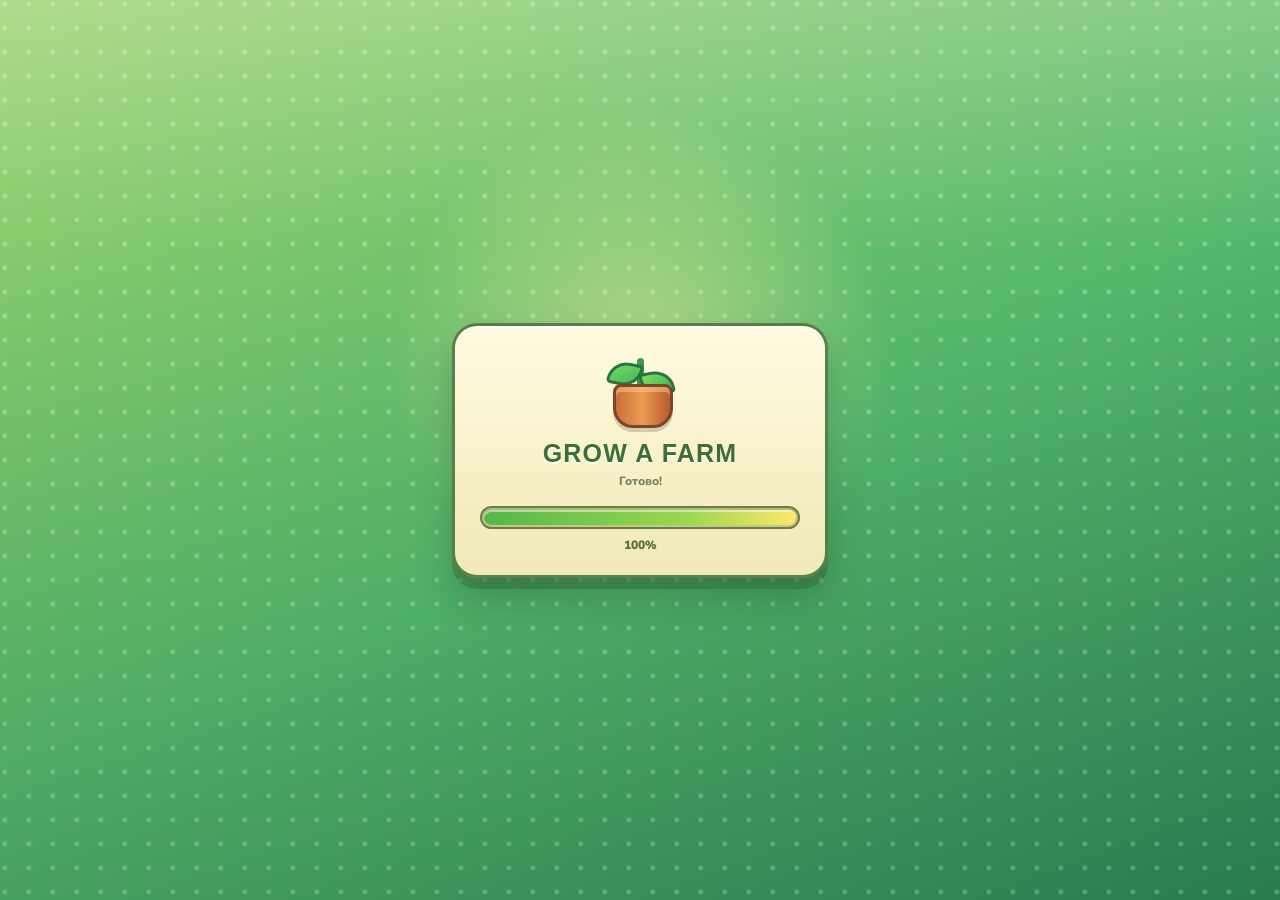
==== index.html @ e4f7ec91 "Update incubator timers in shop" ====
﻿<!DOCTYPE html>
<html lang="ru">
<head>
    <meta charset="UTF-8">
    <meta name="viewport" content="width=device-width, initial-scale=1.0, maximum-scale=1.0, user-scalable=no">
    <title>Grow a Farm: Mobile Edition</title>
    <link rel="stylesheet" href="css/styles.css?v=20260719z">
</head>
<body>
    <div class="game-loader" id="game-loader" role="status" aria-live="polite" aria-label="Загрузка игры">
        <div class="game-loader-card">
            <div class="game-loader-logo" aria-hidden="true">
                <span class="game-loader-sprout"><i></i><i></i></span>
                <span class="game-loader-pot"></span>
            </div>
            <strong>GROW A FARM</strong>
            <small id="game-loader-status">Подготавливаем ферму...</small>
            <div class="game-loader-track" aria-hidden="true"><i id="game-loader-fill"></i></div>
            <em id="game-loader-percent">0%</em>
        </div>
    </div>
    <div class="event-ambience" id="event-ambience" aria-hidden="true">
        <i class="event-background-layer is-active"></i>
        <i class="event-background-layer"></i>
        <div class="holy-bg-rays"></div>
        <div class="hell-bg-fire"></div>
        <div class="weather-overlay"></div>
        <div class="night-sky-layer"></div>
        <div class="bg-emitters" id="bg-emitters"></div>
    </div>
    <div class="toast-container" id="toasts"></div>
    <button class="fps-meter" id="fps-meter" type="button" onclick="togglePerfPanel()" aria-label="Текущая частота кадров. Нажмите, чтобы открыть отчёт производительности">FPS <b id="fps-value">--</b></button>
    <div class="perf-panel" id="perf-panel" hidden>
        <b>Диагностика плавности</b>
        <small id="perf-summary">Запись включена</small>
        <div>
            <button type="button" onclick="clearPerformanceReport()">Сбросить</button>
            <button type="button" class="perf-export-btn" onclick="downloadPerformanceReport()">Скачать отчёт</button>
        </div>
    </div>

    <div class="big-mutation-overlay" id="mut-overlay">
        <div class="mut-rays"></div>
        <div id="mut-icon" style="font-size: 80px; filter: drop-shadow(0 0 20px #fff); margin-bottom: 20px;">✨</div>
        <div class="mut-title" id="mut-text">ЗОЛОТОЕ!<br><span style="font-size:20px; color:#f1c40f;">x2 Доход</span></div>
    </div>

    <div class="top-bar">
        <div class="stat-group">
            <div class="stat stat-coins">💰 <span id="ui-coins">50</span></div>
            <div class="level-stat">
                <div class="stat stat-level">⭐ <span id="ui-lvl">1</span></div>
                <div class="xp-mini-bar" aria-hidden="true"><div id="ui-xp-fill"></div></div>
            </div>
        </div>
        <div class="state-indicator" id="state-indicator">1:15</div>
        <button id="menu-btn" class="btn-icon" type="button" onclick="toggleMenu()">📋 Меню <span id="menu-badge" class="menu-badge"></span></button>
    </div>
    <div class="shop-launchbar">
        <button id="shop-btn" class="btn-shop-large" type="button" onclick="toggleShop()">
            <span aria-hidden="true">🛒</span>
            <b>Магазин</b>
        </button>
    </div>
    
    <div class="game-area">
        <div class="view-content active" id="view-garden">
            <div class="garden" id="garden"></div>
        </div>
    </div>

    <div class="bottom-ui">
        <div class="actions-row">
            <div class="action-btn active" data-tool="water" onclick="selectAction('water')">💧</div>
            <div class="action-btn" data-tool="shovel" onclick="selectAction('shovel')">⛏️</div>
            <div class="action-btn" data-tool="inspect" onclick="selectAction('inspect')">🔎</div>
            <button class="action-btn companion-quick-ability" id="companion-quick-ability" type="button" onclick="useCompanionAbility()" disabled aria-label="Суперспособность слайма">
                <span aria-hidden="true"></span>
            </button>
        </div>
        <div class="seeds-carousel">
            <button class="nav-arrow disabled" id="btn-left" onclick="scrollSeeds(-1)">&#10094;</button>
            <div class="seeds-window" id="seeds-window">
                <div class="seeds-track" id="seeds-track"></div>
            </div>
            <button class="nav-arrow" id="btn-right" onclick="scrollSeeds(1)">&#10095;</button>
        </div>
    </div>

    <div class="plant-inspect-card" id="plant-inspect-card" hidden></div>

    <div class="side-menu" id="side-menu">
        <div class="menu-header">
            <div>
                <span>Садовая книжка</span>
                <small>Урожай, задания и помощники</small>
            </div>
            <button class="menu-close" onclick="toggleMenu()">✕</button>
        </div>
        <div class="menu-content">
            <section class="menu-panel active-status-panel" id="active-status-panel" style="display:none;">
                <div class="active-status-head"><span>✨</span><strong>Активные бонусы</strong></div>
                <div class="active-status-list" id="active-status-list"></div>
            </section>
            <section class="menu-panel companion-panel" id="companion-panel">
                <div class="companion-topline">
                    <button class="companion-name" id="companion-name" type="button" onclick="renameCompanion()">Лайм <span aria-hidden="true">✎</span></button>
                    <button class="companion-level" id="companion-level-trigger" type="button" onclick="toggleCompanionLevelCard()">
                        <small>УРОВЕНЬ</small>
                        <b id="companion-level">1</b>
                        <i class="companion-level-mini-xp" aria-hidden="true"><em id="companion-level-mini-fill"></em></i>
                    </button>
                </div>
                <div class="companion-habitat" id="companion-habitat" onpointerdown="companionPointerDown(event)" onpointermove="companionPointerMove(event)" onpointerup="companionPointerUp(event)" onpointercancel="companionPointerCancel(event)" onpointerleave="companionPointerLeave(event)">
                    <div class="companion-room-light"></div>
                    <div class="companion-window"><div class="companion-window-scene"></div></div>
                    <div class="companion-shelf"><i></i><i></i></div>
                    <div class="companion-dirt-cloud" aria-hidden="true"></div>
                    <div class="companion-flies" aria-hidden="true"><i></i><i></i><i></i><i></i><i></i></div>
                    <button class="companion-stage" id="companion-stage" type="button" aria-label="Погладить слайма"></button>
                    <div class="companion-sleep-z" aria-hidden="true"><i>Z</i><i>Z</i><i>Z</i></div>
                    <div class="companion-shower-cursor" id="companion-shower-cursor" aria-hidden="true">🚿</div>
                </div>
                <div class="companion-section-title">Состояние</div>
                <div class="companion-stats" id="companion-stats"></div>
                <div class="companion-section-title ability-title">Суперспособность</div>
                <div class="companion-ability" id="companion-ability">
                    <div class="companion-ability-main">
                        <div class="companion-ability-head">
                            <b id="companion-ability-name">Слизневый толчок</b>
                            <span id="companion-ability-percent">0%</span>
                        </div>
                        <div class="companion-ability-meter" id="companion-ability-meter" aria-label="Заряд способности">
                            <i></i><i></i><i></i><i></i><i></i><i></i><i></i><i></i><i></i><i></i>
                        </div>
                        <small id="companion-ability-cooldown">КД: нет</small>
                    </div>
                    <button class="companion-ability-button" id="companion-ability-button" type="button" onclick="useCompanionAbility()" aria-label="Использовать суперспособность">
                        <span aria-hidden="true"></span>
                    </button>
                </div>
                <div class="companion-buff-row">
                    <button class="companion-room-trigger" type="button" onclick="toggleCompanionRooms()"><span class="companion-room-outline" aria-hidden="true"></span><small>КОМНАТА</small><b id="companion-room-name">Уют</b></button>
                    <button class="companion-skin-trigger" type="button" onclick="toggleCompanionSkins()"><span class="companion-skin-outline" aria-hidden="true"></span><small>СЛАЙМ</small><b id="companion-skin-name">Базовый</b></button>
                </div>
                <div class="companion-drawer" id="companion-drawer"></div>
            </section>

            <button class="menu-fold-btn showcase-fold-btn" type="button" onclick="toggleMenuSection('showcase')">
                <span>🏆</span><strong>Витрина</strong><em id="showcase-fold-mark">＋</em>
            </button>
            <section class="menu-panel showcase-area menu-fold" id="showcase-section">
                <div class="showcase-area-lock" id="showcase-area-lock">
                    <div class="showcase-lock-badge">
                        <span class="showcase-lock-icon" aria-hidden="true"></span>
                        <b>Витрина откроется на 5 уровне</b>
                        <small id="showcase-area-lock-text">Нужен уровень 5</small>
                    </div>
                </div>
                <div class="panel-title"><span>🏆</span><strong>Витрина</strong></div>
                <p class="showcase-desc">Добавь растения для получения прибыли пока находишься в АФК.</p>
                <div class="showcase-slots" id="showcase-slots"></div>
                <div class="showcase-summary">
                    <div><span id="showcase-rate">+0/ч</span><small>доход</small></div>
                    <div><span id="bank-coins">0</span><small>накоплено</small></div>
                </div>
                <button class="pot-btn bank-btn" onclick="claimBank()">Забрать прибыль</button>
                <div class="showcase-picker" id="showcase-picker"></div>
            </section>

            <button class="menu-fold-btn" type="button" onclick="toggleMenuSection('diary')">
                <span>📖</span><strong>Дневник</strong><em id="diary-fold-mark">＋</em>
            </button>
            <section class="menu-panel diary-panel menu-fold" id="diary-section">
                <div class="diary-stats" id="diary-stats"></div>
                <div class="diary-progress" id="diary-progress"></div>
                <div class="diary-mutations" id="diary-mutations"></div>
            </section>

            <button class="menu-fold-btn" type="button" onclick="toggleMenuSection('rewards')">
                <span>🎁</span><strong>Награды</strong><i class="menu-attn-marker" id="rewards-ready-marker" aria-hidden="true"></i><em id="rewards-fold-mark">＋</em>
            </button>
            <section class="menu-panel rewards-panel menu-fold" id="rewards-section">
                <div id="rewards-content"></div>
            </section>

            <button class="menu-fold-btn" type="button" onclick="toggleMenuSection('admin')">
                <span>🛠️</span><strong>Админ</strong><em id="admin-fold-mark">＋</em>
            </button>
            <section class="menu-panel admin-menu-panel menu-fold" id="admin-section">
                <div class="admin-grid">
                    <button onclick="startEvent('day')" title="День">☀️</button>
                    <button onclick="startEvent('rain')" title="Дождь">🌧️</button>
                    <button onclick="startEvent('storm')" title="Буря">⚡</button>
                    <button onclick="startEvent('toxic')" title="Токсины">☣️</button>
                    <button onclick="startEvent('starfall')" title="Звездопад">🌠</button>
                    <button onclick="startEvent('holy')" title="Солнце">🔆</button>
                    <button onclick="startEvent('hell')" title="Жар">🔥</button>
                    <button onclick="startEvent('candy')" title="Конфеты">🍬</button>
                    <button onclick="startEvent('bee')" title="Пчелы">🐝</button>
                    <button onclick="startEvent('alien')" title="Вторжение">🛸</button>
                    <button onclick="startEvent('night')" title="Ночь">🌙</button>
                    <button onclick="addTestCoins()" title="Монеты">💰</button>
                    <button onclick="setTestLevel30()" title="Уровень 30">30</button>
                    <button onclick="setTestSlimeLevel8()" title="Слайм 8 уровень">8</button>
                    <button onclick="setTestSlimeAbility()" title="Слайм 15 + суперспособность">⚡15</button>
                    <button onclick="resetPlantedMutations()" title="Сбросить мутации у посаженных растений">🧽</button>
                    <button id="admin-mut-cycle-btn" onclick="applyNextTestMutationToPlanted()" title="Тест мутаций: следующая мутация на все растения">🧪</button>
                    <button onclick="resetProgress()" title="Сброс">↺</button>
                </div>
            </section>

            <section class="menu-panel">
                <div class="panel-title"><span>📋</span><strong>Задания</strong></div>
                <div id="quests-container" class="quests-list"></div>
            </section>
            <button class="menu-exit-btn" type="button" onclick="toggleMenu()">Выход</button>
        </div>
    </div>
    <div class="shop-modal" id="shop-modal">
        <div class="shop-shell">
            <div class="shop-main">
                <div class="shop-header">
                    <div>
                        <span id="shop-title">Лавка семян</span>
                    </div>
                    <div class="shop-header-meter" id="shop-header-meter">
                        <small>Обновление</small>
                        <b>3:00</b>
                    </div>
                    <button class="shop-close" type="button" onclick="toggleShop(false)">✕</button>
                </div>
                <div class="shop-content" id="shop-content"></div>
            </div>
            <div class="shop-tabs">
                <button id="shop-tab-seeds" class="shop-tab active" type="button" onclick="selectShopTab('seeds')"><span class="shop-tab-icon" aria-hidden="true">🌱</span><span>Семена</span></button>
                <button id="shop-tab-slimes" class="shop-tab" type="button" onclick="selectShopTab('slimes')"><span class="shop-tab-icon shop-tab-slime-icon" aria-hidden="true"><i></i></span><span>Слайм</span></button>
                <button id="shop-tab-decor" class="shop-tab" type="button" onclick="selectShopTab('decor')"><span class="shop-tab-icon" aria-hidden="true">🏠</span><span>Комната</span></button>
                <button id="shop-tab-merchant" class="shop-tab" type="button" onclick="selectShopTab('merchant')"><span class="shop-tab-icon" aria-hidden="true">🔮</span><span>Торговец</span></button>
            </div>
        </div>
    </div>
    <div class="pet-reveal" id="pet-reveal">
        <div class="pet-reveal-card" id="pet-reveal-card"></div>
    </div>
    <div class="companion-name-modal" id="companion-name-modal" onclick="closeCompanionRename(event)">
        <div class="companion-name-card">
            <button class="companion-name-close" type="button" onclick="closeCompanionRename()">✕</button>
            <div class="companion-name-badge">✎</div>
            <b>Имя слайма</b>
            <small>Придумай короткое и милое имя для своего помощника</small>
            <input id="companion-name-input" class="companion-name-input" type="text" maxlength="14" placeholder="Например, Лайм" onkeydown="handleCompanionRenameKey(event)">
            <div class="companion-name-actions">
                <button class="companion-name-btn ghost" type="button" onclick="closeCompanionRename()">Отмена</button>
                <button class="companion-name-btn save" type="button" onclick="submitCompanionRename()">Сохранить</button>
            </div>
        </div>
    </div>
    <div class="reward-pop" id="reward-pop">
        <div class="reward-pop-card" id="reward-pop-card"></div>
    </div>
    <div class="plot-buy-modal" id="plot-buy-modal" onclick="closePlotBuyModal(event)">
        <div class="plot-buy-card">
            <b id="plot-buy-title">Купить</b>
            <div class="plot-buy-price" id="plot-buy-price">0$</div>
            <div class="plot-buy-actions">
                <button class="plot-buy-btn ghost" type="button" onclick="closePlotBuyModal()">Нет</button>
                <button class="plot-buy-btn confirm" type="button" onclick="confirmPlotPurchase()">Да</button>
            </div>
        </div>
    </div>
    <div class="companion-level-modal" id="companion-level-modal" onclick="closeCompanionLevelModal()" aria-hidden="true">
        <article class="companion-level-modal-card" id="companion-level-modal-card" role="dialog" aria-modal="true" aria-label="Уровень и способность слайма"></article>
    </div>
    <script src="js/yandex-sdk.js?v=20260718b" defer></script>
    <script src="js/data.js?v=20260719c" defer></script>
    <script src="js/audio.js?v=20260719b" defer></script>
    <script src="js/game.js?v=20260719aa" defer></script>
</body>
</html>
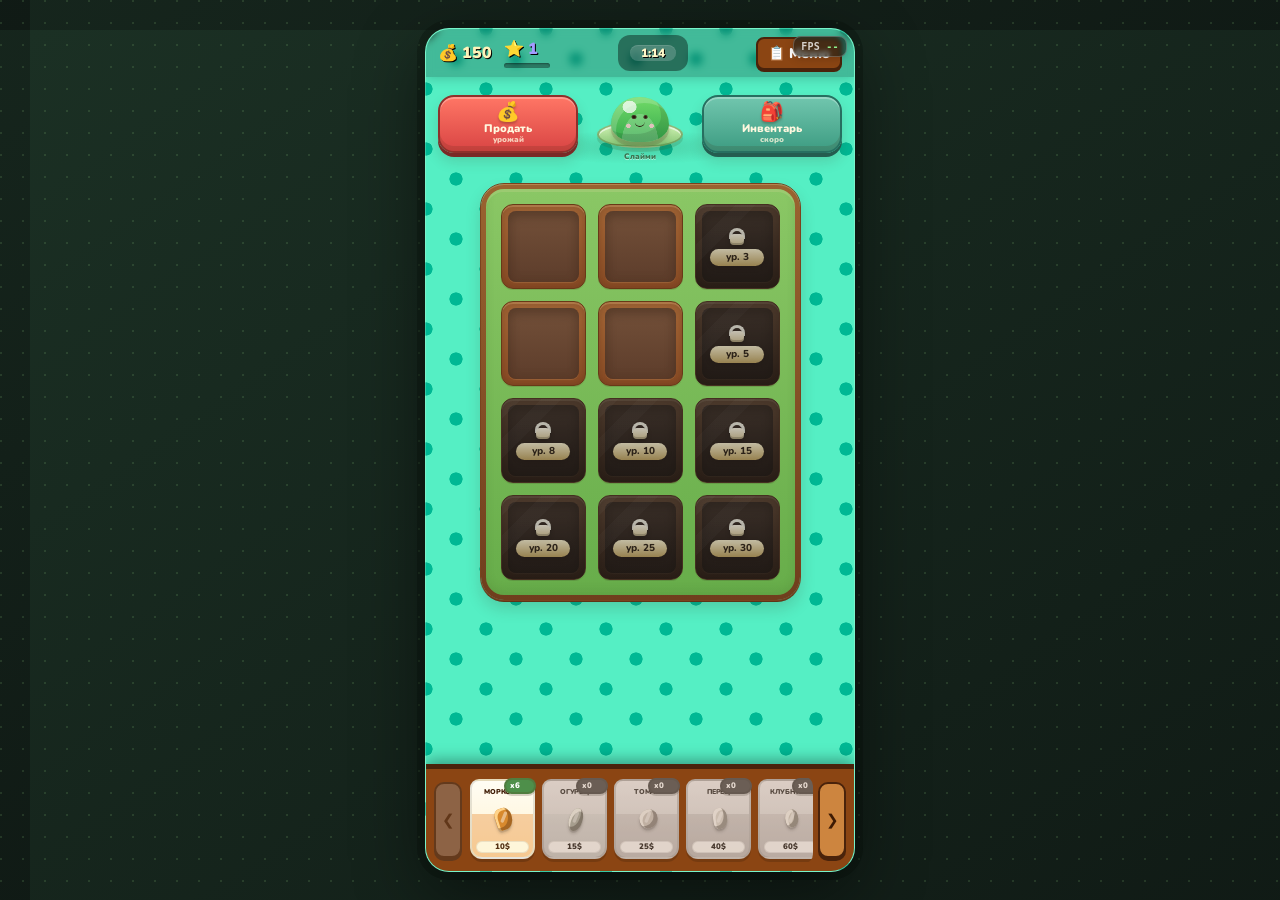
==== commit 0299a114: "Mobile-first farm interaction redesign" ====
--- a/index.html
+++ b/index.html
@@ -4,7 +4,7 @@
     <meta charset="UTF-8">
     <meta name="viewport" content="width=device-width, initial-scale=1.0, maximum-scale=1.0, user-scalable=no">
     <title>Grow a Farm: Mobile Edition</title>
-    <link rel="stylesheet" href="css/styles.css?v=20260719z">
+    <link rel="stylesheet" href="css/styles.css?v=20260722a">
 </head>
 <body>
     <div class="game-loader" id="game-loader" role="status" aria-live="polite" aria-label="Загрузка игры">
@@ -56,12 +56,31 @@
         <div class="state-indicator" id="state-indicator">1:15</div>
         <button id="menu-btn" class="btn-icon" type="button" onclick="toggleMenu()">📋 Меню <span id="menu-badge" class="menu-badge"></span></button>
     </div>
-    <div class="shop-launchbar">
-        <button id="shop-btn" class="btn-shop-large" type="button" onclick="toggleShop()">
+    <!-- legacy-ui-disabled: old main shop launcher retained for rollback during the mobile redesign. -->
+    <div class="shop-launchbar legacy-ui-disabled" data-legacy-ui="shop-launch-v1" aria-hidden="true">
+        <button id="shop-btn" class="btn-shop-large" type="button" onclick="toggleShop()" disabled tabindex="-1">
             <span aria-hidden="true">🛒</span>
             <b>Магазин</b>
         </button>
     </div>
+
+    <section class="garden-command-bar" id="garden-command-bar" aria-label="Действия с урожаем">
+        <button class="garden-crop-action crop-sell-target" id="garden-sell-target" type="button" onclick="sellSelectedCrop()">
+            <span class="crop-action-icon" aria-hidden="true">💰</span>
+            <b>Продать</b>
+            <small>урожай</small>
+        </button>
+        <button class="garden-slime-target garden-crop-action" id="garden-slime-target" type="button" onclick="feedSelectedCrop()" aria-label="Покормить слайма выбранным растением">
+            <span class="garden-slime-stage" id="garden-slime-model" aria-hidden="true"></span>
+            <small id="garden-slime-name">Слайми</small>
+            <i>Кормить</i>
+        </button>
+        <button class="garden-crop-action crop-inventory-target" id="garden-inventory-target" type="button" onclick="openGardenInventoryStub()" aria-label="Инвентарь">
+            <span class="crop-action-icon" aria-hidden="true">🎒</span>
+            <b>Инвентарь</b>
+            <small>скоро</small>
+        </button>
+    </section>
     
     <div class="game-area">
         <div class="view-content active" id="view-garden">
@@ -70,7 +89,8 @@
     </div>
 
     <div class="bottom-ui">
-        <div class="actions-row">
+        <!-- legacy-ui-disabled: tool row retained for rollback during the mobile redesign. -->
+        <div class="actions-row legacy-ui-disabled" data-legacy-ui="garden-tools-v1" aria-hidden="true">
             <div class="action-btn active" data-tool="water" onclick="selectAction('water')">💧</div>
             <div class="action-btn" data-tool="shovel" onclick="selectAction('shovel')">⛏️</div>
             <div class="action-btn" data-tool="inspect" onclick="selectAction('inspect')">🔎</div>
@@ -275,6 +295,6 @@
     <script src="js/yandex-sdk.js?v=20260718b" defer></script>
     <script src="js/data.js?v=20260719c" defer></script>
     <script src="js/audio.js?v=20260719b" defer></script>
-    <script src="js/game.js?v=20260719aa" defer></script>
+    <script src="js/game.js?v=20260722a" defer></script>
 </body>
 </html>
--- a/css/styles.css
+++ b/css/styles.css
@@ -21237,3 +21237,261 @@
     animation-play-state:paused !important;
     transition:none !important;
 }
+
+/* Mobile shell redesign. Items carrying this tag remain only for a safe rollback. */
+.legacy-ui-disabled {
+    display:none !important;
+    visibility:hidden !important;
+    pointer-events:none !important;
+}
+
+body {
+    width:100%;
+    max-width:430px;
+    margin-inline:auto;
+}
+
+.garden-command-bar {
+    position:relative;
+    z-index:105;
+    flex:0 0 88px;
+    display:grid;
+    grid-template-columns:minmax(74px,1fr) 108px minmax(74px,1fr);
+    align-items:center;
+    gap:8px;
+    padding:5px 12px 2px;
+    box-sizing:border-box;
+}
+
+.garden-command-bar::before {
+    content:"";
+    position:absolute;
+    left:50%;
+    bottom:4px;
+    width:min(250px,72vw);
+    height:34px;
+    border-radius:50%;
+    background:radial-gradient(ellipse,rgba(40,91,55,.2),transparent 70%);
+    transform:translateX(-50%);
+    pointer-events:none;
+}
+
+.garden-crop-action {
+    position:relative;
+    min-width:0;
+    height:58px;
+    padding:5px 5px 7px;
+    border:2px solid var(--crop-action-border,#84512b);
+    border-radius:16px;
+    color:var(--crop-action-text,#fff8df);
+    background:var(--crop-action-bg,linear-gradient(180deg,#e96655,#ba3437));
+    box-shadow:inset 0 2px 0 rgba(255,255,255,.28),inset 0 -5px 0 rgba(62,29,13,.14),0 4px 0 var(--crop-action-shadow,#6d2b25),0 8px 14px rgba(65,38,19,.16);
+    font-family:inherit;
+    line-height:1;
+    cursor:pointer;
+    touch-action:manipulation;
+    transition:transform .16s cubic-bezier(.2,.78,.22,1),filter .16s ease,box-shadow .16s ease;
+}
+
+.garden-crop-action > b,
+.garden-crop-action > small {
+    display:block;
+    overflow:hidden;
+    text-overflow:ellipsis;
+    white-space:nowrap;
+}
+
+.garden-crop-action > b { margin-top:2px; font-size:11px; font-weight:1000; }
+.garden-crop-action > small { margin-top:2px; font-size:8px; font-weight:900; opacity:.76; }
+.crop-action-icon { display:block; font-size:19px; line-height:18px; filter:drop-shadow(0 2px 1px rgba(47,24,10,.28)); }
+.garden-crop-action:active { transform:translateY(3px); box-shadow:inset 0 2px 0 rgba(255,255,255,.2),inset 0 -2px 0 rgba(62,29,13,.12),0 1px 0 var(--crop-action-shadow,#6d2b25); }
+
+.crop-sell-target {
+    --crop-action-bg:linear-gradient(180deg,#ff7665,#d94544);
+    --crop-action-border:#8e302b;
+    --crop-action-shadow:#7a2926;
+}
+
+.crop-inventory-target {
+    --crop-action-bg:linear-gradient(180deg,#71c6ae,#3d9c82);
+    --crop-action-border:#276f60;
+    --crop-action-shadow:#245d50;
+}
+
+.garden-crop-action.has-selection {
+    filter:brightness(1.08) saturate(1.12);
+    box-shadow:inset 0 2px 0 rgba(255,255,255,.36),inset 0 -5px 0 rgba(62,29,13,.12),0 4px 0 var(--crop-action-shadow,#6d2b25),0 0 13px rgba(255,232,126,.55);
+}
+
+.garden-crop-action.is-drop-active {
+    transform:translateY(-2px) scale(1.075);
+    filter:brightness(1.16) saturate(1.16);
+    box-shadow:inset 0 2px 0 rgba(255,255,255,.45),0 5px 0 var(--crop-action-shadow,#6d2b25),0 0 0 3px rgba(255,245,186,.72),0 0 20px rgba(255,225,104,.74);
+}
+
+.garden-slime-target {
+    height:84px;
+    align-self:end;
+    padding:0 4px 3px;
+    border:0;
+    border-radius:24px 24px 15px 15px;
+    color:#47613d;
+    background:transparent;
+    box-shadow:none;
+    overflow:visible;
+}
+
+.garden-slime-target::before {
+    content:"";
+    position:absolute;
+    left:50%;
+    bottom:18px;
+    width:82px;
+    height:23px;
+    border:2px solid rgba(77,117,61,.45);
+    border-radius:50%;
+    background:linear-gradient(180deg,rgba(230,245,183,.9),rgba(142,192,105,.86));
+    box-shadow:inset 0 2px 0 rgba(255,255,255,.58),0 4px 0 rgba(55,91,43,.18);
+    transform:translateX(-50%);
+}
+
+.garden-slime-target:active { transform:translateY(1px); box-shadow:none; }
+.garden-slime-target.is-drop-active { transform:translateY(-2px) scale(1.04); box-shadow:none; }
+.garden-slime-target.is-drop-active::before { box-shadow:inset 0 2px 0 rgba(255,255,255,.68),0 0 0 3px rgba(255,245,186,.72),0 0 18px rgba(128,239,125,.72); }
+.garden-slime-stage { position:absolute; z-index:2; left:50%; bottom:24px; width:94px; height:55px; display:flex; align-items:flex-end; justify-content:center; transform:translateX(-50%); pointer-events:none; }
+.garden-slime-stage .slime-pet { margin:0; filter:drop-shadow(0 5px 2px rgba(49,76,38,.22)); }
+.garden-slime-stage .slime-pet.is-huge { --slime-scale:1.18; margin:0; }
+.garden-slime-target > small { position:absolute; z-index:3; left:8px; right:8px; bottom:5px; margin:0; color:#34502f; font-size:8px; line-height:1; text-shadow:0 1px rgba(255,255,255,.7); }
+.garden-slime-target > i { position:absolute; z-index:4; left:50%; top:-2px; padding:3px 7px; border-radius:999px; color:#fff; background:#4f9e56; box-shadow:0 2px 0 #2f6d3a; font-size:7px; font-style:normal; font-weight:1000; opacity:0; transform:translate(-50%,4px); transition:opacity .16s ease,transform .16s ease; pointer-events:none; }
+.garden-slime-target.has-selection > i,
+.garden-slime-target.is-drop-active > i { opacity:1; transform:translate(-50%,0); }
+
+.game-area {
+    justify-content:center;
+    padding:16px 10px 8px;
+}
+
+.view-content {
+    justify-content:flex-start;
+}
+
+.bottom-ui {
+    gap:0;
+    padding:7px 8px max(7px,env(safe-area-inset-bottom));
+    border-top-width:5px;
+    box-shadow:0 -4px 14px rgba(0,0,0,.34);
+}
+
+.seeds-carousel { gap:5px; }
+.seeds-window { max-width:calc(100% - 66px); padding:3px 0 5px; border-radius:10px; }
+.seeds-track { gap:7px; padding:0 3px; }
+.nav-arrow { width:28px; height:76px; border-width:2px; border-radius:10px; font-size:15px; box-shadow:0 3px 0 var(--wood-dark); padding:0; }
+.seed-packet {
+    min-width:61px;
+    width:61px;
+    height:76px;
+    border-radius:9px 9px 12px 12px;
+    border-width:2px;
+    overflow:visible;
+    box-shadow:0 3px 0 rgba(0,0,0,.18);
+}
+.seed-packet.active { transform:translateY(2px); border-width:2px; box-shadow:0 1px 0 rgba(0,0,0,.14),0 0 0 2px rgba(116,185,255,.42); }
+.seed-packet .pkt-top { display:none; }
+.seed-packet .pkt-bg { height:57%; border-radius:0 0 10px 10px; }
+.seed-packet .seed-name { position:absolute; z-index:2; left:3px; right:3px; top:5px; width:auto; min-height:11px; margin:0; padding:0; font-size:7px; line-height:1; letter-spacing:-.1px; }
+.seed-packet .seed-icon { position:absolute; z-index:1; left:50%; top:20px; width:34px; height:34px; margin:0; transform:translateX(-50%) scale(.84); transform-origin:center; }
+.seed-packet .seed-stock { position:absolute; z-index:4; top:-3px; right:-3px; min-width:20px; margin:0; padding:2px 4px; border:2px solid rgba(91,54,24,.2); border-radius:999px; color:#fff; background:#4e8f4a; box-shadow:0 2px 0 rgba(55,35,18,.2); font-size:8px; line-height:1; }
+.seed-packet .seed-price { position:absolute; z-index:3; left:4px; right:4px; bottom:4px; padding:2px 2px; border-radius:6px; color:#563316; background:rgba(255,251,226,.9); box-shadow:inset 0 0 0 1px rgba(105,64,27,.12); font-size:8px; line-height:1; font-weight:1000; text-align:center; }
+.seed-packet.unavailable .seed-stock { background:#6a645d; }
+
+.tile { touch-action:none; }
+.tile.crop-drag-source { transform:none !important; }
+.tile.crop-drag-source > :is(.mutation-aura,.toxic-cloud,.acid-bubble,.plant-wrapper,.ghost-plant-marker) { opacity:0 !important; visibility:hidden !important; }
+.tile.crop-drag-source > .mutations-container { opacity:0 !important; visibility:hidden !important; }
+
+.crop-drag-ghost {
+    position:fixed !important;
+    left:0 !important;
+    top:0 !important;
+    z-index:12000 !important;
+    margin:0 !important;
+    padding:0 !important;
+    border:0 !important;
+    border-radius:0 !important;
+    overflow:visible !important;
+    pointer-events:none !important;
+    background:transparent !important;
+    box-shadow:none !important;
+    cursor:grabbing;
+    transform-origin:center !important;
+    transition:transform .15s cubic-bezier(.2,.78,.22,1);
+    will-change:transform;
+    contain:layout style;
+}
+.crop-drag-ghost::before,
+.crop-drag-ghost::after { display:none !important; }
+.crop-drag-ghost .plant-wrapper { filter:drop-shadow(0 8px 7px rgba(40,23,10,.34)); }
+body.crop-dragging { cursor:grabbing; }
+
+@media (max-height:700px) {
+    .garden-command-bar { flex-basis:80px; }
+    .garden-slime-target { height:78px; }
+    .garden-slime-stage { bottom:21px; transform:translateX(-50%) scale(.92); transform-origin:50% 100%; }
+    .game-area { padding-top:8px; }
+    .garden { --tile-size:clamp(58px,calc((100dvh - 286px) / 4),78px); gap:7px; padding:9px; border-width:6px; }
+    .bottom-ui { padding-top:5px; }
+    .seed-packet { height:70px; }
+    .nav-arrow { height:70px; }
+}
+
+@media (min-width:700px) {
+    :root {
+        --mobile-shell-width:430px;
+        --mobile-shell-height:min(844px,100dvh);
+        --mobile-shell-left:calc((100vw - var(--mobile-shell-width)) / 2);
+        --mobile-shell-top:calc((100dvh - var(--mobile-shell-height)) / 2);
+    }
+    html {
+        display:grid;
+        place-items:center;
+        min-height:100dvh;
+        overflow:hidden;
+        background-color:#17251d;
+        background-image:radial-gradient(circle at 1px 1px,rgba(143,204,126,.16) 1px,transparent 1.5px),linear-gradient(145deg,#1b3024,#101a15);
+        background-size:22px 22px,auto;
+    }
+    body {
+        width:var(--mobile-shell-width);
+        height:var(--mobile-shell-height);
+        min-height:0;
+        margin:0;
+        border:1px solid rgba(230,255,217,.24);
+        border-radius:24px;
+        box-shadow:0 22px 70px rgba(0,0,0,.48),0 0 0 8px rgba(9,16,12,.32);
+        overflow:hidden;
+    }
+    body.huge-harvest-flash::after,
+    body.titanic-growth-darken::after,
+    body.titanic-harvest-flash::before {
+        left:var(--mobile-shell-left);
+        right:auto;
+        top:var(--mobile-shell-top);
+        bottom:auto;
+        width:var(--mobile-shell-width);
+        height:var(--mobile-shell-height);
+    }
+    :is(.game-loader,.event-background-layer,.big-mutation-overlay,.shop-modal,.companion-level-modal,.reward-pop,.pet-reveal,.plot-buy-modal,.companion-name-modal) {
+        left:var(--mobile-shell-left);
+        right:auto;
+        top:var(--mobile-shell-top);
+        bottom:auto;
+        width:var(--mobile-shell-width);
+        height:var(--mobile-shell-height);
+        box-sizing:border-box;
+    }
+    .side-menu { right:calc(var(--mobile-shell-left) - 370px); height:var(--mobile-shell-height); top:var(--mobile-shell-top); }
+    .side-menu.open { right:var(--mobile-shell-left); }
+    .fps-meter { right:calc(var(--mobile-shell-left) + 8px); top:calc(var(--mobile-shell-top) + 8px); }
+    .perf-panel { right:calc(var(--mobile-shell-left) + 8px); top:calc(var(--mobile-shell-top) + 42px); }
+    .toast-container { width:390px; top:calc(var(--mobile-shell-top) + 92px); }
+}
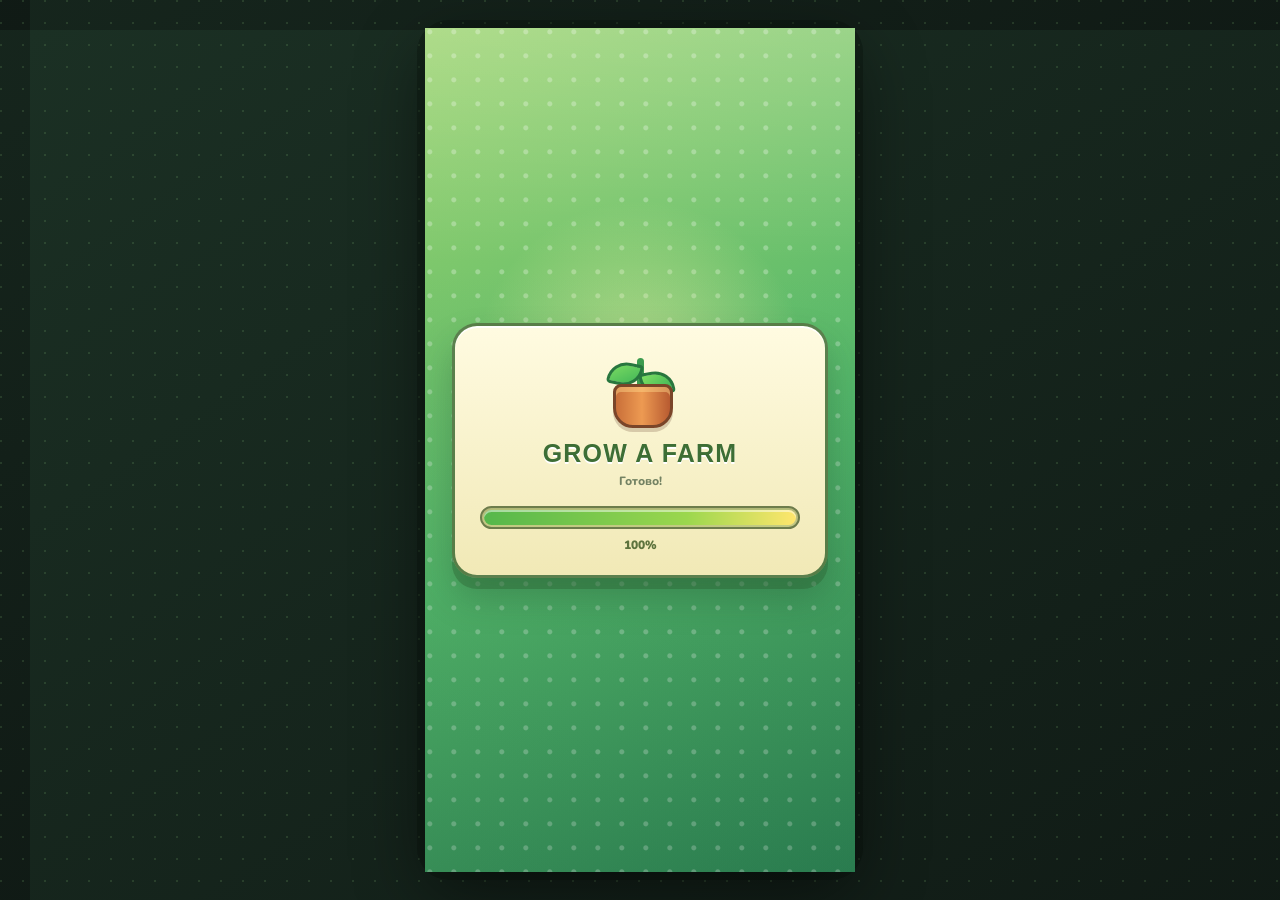
==== commit 017f67d9: "Redesign slime hub and refine incubator UX" ====
--- a/index.html
+++ b/index.html
@@ -4,7 +4,7 @@
     <meta charset="UTF-8">
     <meta name="viewport" content="width=device-width, initial-scale=1.0, maximum-scale=1.0, user-scalable=no">
     <title>Grow a Farm: Mobile Edition</title>
-    <link rel="stylesheet" href="css/styles.css?v=20260722a">
+    <link rel="stylesheet" href="css/styles.css?v=20260723i">
 </head>
 <body>
     <div class="game-loader" id="game-loader" role="status" aria-live="polite" aria-label="Загрузка игры">
@@ -66,19 +66,27 @@
 
     <section class="garden-command-bar" id="garden-command-bar" aria-label="Действия с урожаем">
         <button class="garden-crop-action crop-sell-target" id="garden-sell-target" type="button" onclick="sellSelectedCrop()">
-            <span class="crop-action-icon" aria-hidden="true">💰</span>
+            <span class="crop-action-icon" aria-hidden="true"><i>💰</i></span>
             <b>Продать</b>
-            <small>урожай</small>
+            <small class="crop-action-hint">урожай</small>
         </button>
-        <button class="garden-slime-target garden-crop-action" id="garden-slime-target" type="button" onclick="feedSelectedCrop()" aria-label="Покормить слайма выбранным растением">
+        <button class="garden-slime-target garden-crop-action" id="garden-slime-target" type="button" onclick="handleGardenSlimeTap(event)" aria-label="Открыть карточку слайма">
+            <strong class="garden-slime-name" id="garden-slime-name">Слайми</strong>
             <span class="garden-slime-stage" id="garden-slime-model" aria-hidden="true"></span>
-            <small id="garden-slime-name">Слайми</small>
+            <span class="garden-slime-ability-trigger" aria-hidden="true">
+                <svg class="garden-slime-charge" viewBox="0 0 116 64">
+                    <path class="garden-slime-charge-track" pathLength="100" d="M8 34 Q58 67 108 34"></path>
+                    <path class="garden-slime-charge-fill" id="garden-slime-charge-fill" pathLength="100" d="M8 34 Q58 67 108 34"></path>
+                </svg>
+                <span class="garden-slime-quick-icon" id="garden-slime-quick-icon">🌈</span>
+                <span class="garden-slime-charge-status"><small id="garden-slime-charge-label">ЗАРЯД</small><b id="garden-slime-charge-value">0%</b></span>
+            </span>
             <i>Кормить</i>
         </button>
-        <button class="garden-crop-action crop-inventory-target" id="garden-inventory-target" type="button" onclick="openGardenInventoryStub()" aria-label="Инвентарь">
-            <span class="crop-action-icon" aria-hidden="true">🎒</span>
+        <button class="garden-crop-action crop-inventory-target" id="garden-inventory-target" type="button" onclick="useGardenInventory()" aria-label="Инвентарь">
+            <span class="crop-action-icon" aria-hidden="true"><i>🎒</i></span>
             <b>Инвентарь</b>
-            <small>скоро</small>
+            <small class="crop-action-hint">растения</small>
         </button>
     </section>
     
@@ -109,6 +117,56 @@
 
     <div class="plant-inspect-card" id="plant-inspect-card" hidden></div>
 
+    <div class="garden-dialog garden-sale-dialog" id="garden-sale-dialog" onclick="closeGardenSaleDialog(event)" aria-hidden="true">
+        <article class="garden-dialog-card" role="dialog" aria-modal="true" aria-labelledby="garden-sale-title">
+            <button class="garden-dialog-close" type="button" onclick="closeGardenSaleDialog()" aria-label="Закрыть">✕</button>
+            <span class="garden-dialog-icon" aria-hidden="true">💰</span>
+            <b id="garden-sale-title">Продать весь урожай?</b>
+            <small id="garden-sale-summary"></small>
+            <div class="garden-dialog-actions">
+                <button class="garden-dialog-secondary" type="button" onclick="closeGardenSaleDialog()">Отмена</button>
+                <button class="garden-dialog-primary sell-all" type="button" onclick="confirmSellAllGarden()">Продать всё</button>
+            </div>
+        </article>
+    </div>
+
+    <div class="garden-dialog garden-inventory-dialog" id="garden-inventory-dialog" onclick="closeGardenInventory(event)" aria-hidden="true">
+        <article class="garden-dialog-card inventory-card" role="dialog" aria-modal="true" aria-labelledby="garden-inventory-title">
+            <header class="garden-inventory-header">
+                <div class="garden-inventory-title"><b id="garden-inventory-title">Инвентарь</b><small>Готовые растения</small></div>
+                <div class="garden-inventory-capacity-meter">
+                    <div><small>МЕСТА</small><b id="garden-inventory-overview-count">0/8</b></div>
+                    <i><em id="garden-inventory-overview-fill"></em></i>
+                </div>
+                <button class="garden-dialog-close" type="button" onclick="closeGardenInventory()" aria-label="Закрыть">✕</button>
+            </header>
+            <div class="garden-inventory-content">
+                <p class="garden-inventory-hint"><span aria-hidden="true">👆</span>Нажми на растение, чтобы выбрать действие</p>
+                <div class="garden-inventory-list" id="garden-inventory-list"></div>
+            </div>
+            <div class="garden-crop-menu" id="garden-crop-menu" onclick="closeGardenCropMenu(event)" aria-hidden="true">
+                <section class="garden-crop-menu-card">
+                    <header><span id="garden-crop-menu-icon" aria-hidden="true">🌱</span><div><small>ГОТОВОЕ РАСТЕНИЕ</small><b id="garden-crop-menu-title">Растение</b><p id="garden-crop-menu-details"></p></div></header>
+                    <button class="garden-crop-menu-sell" id="garden-crop-menu-sell" type="button" onclick="sellGardenCropMenuPlant()">💰 Продать</button>
+                    <button class="garden-crop-menu-keep" type="button" onclick="keepGardenCropMenuPlant()">Оставить</button>
+                </section>
+            </div>
+        </article>
+    </div>
+
+    <div class="garden-dialog garden-slime-dialog" id="garden-slime-dialog" onclick="closeGardenSlimePanel(event)" aria-hidden="true">
+        <article class="garden-dialog-card garden-slime-card" id="garden-slime-card" role="dialog" aria-modal="true" aria-label="Слаймы">
+            <header class="garden-slime-dialog-head">
+                <nav class="garden-slime-tabs" aria-label="Разделы слаймов">
+                    <button id="garden-slime-tab-profile" type="button" onclick="selectGardenSlimePanelTab('profile')"><span class="garden-slime-tab-icon tab-icon-slime" aria-hidden="true"></span><b>Слайм</b></button>
+                    <button id="garden-slime-tab-incubator" type="button" onclick="selectGardenSlimePanelTab('incubator')"><span class="garden-slime-tab-icon tab-icon-egg" aria-hidden="true"></span><b>Инкубатор</b></button>
+                </nav>
+                <button class="garden-dialog-close" type="button" onclick="closeGardenSlimePanel()" aria-label="Закрыть">✕</button>
+            </header>
+            <div class="garden-slime-panel-content" id="garden-slime-panel-content"></div>
+        </article>
+    </div>
+
     <div class="side-menu" id="side-menu">
         <div class="menu-header">
             <div>
@@ -122,7 +180,8 @@
                 <div class="active-status-head"><span>✨</span><strong>Активные бонусы</strong></div>
                 <div class="active-status-list" id="active-status-list"></div>
             </section>
-            <section class="menu-panel companion-panel" id="companion-panel">
+            <!-- legacy-ui-disabled: care room retained only for rollback after the feeding redesign. -->
+            <section class="menu-panel companion-panel legacy-ui-disabled" id="companion-panel" data-legacy-ui="companion-care-v1" aria-hidden="true">
                 <div class="companion-topline">
                     <button class="companion-name" id="companion-name" type="button" onclick="renameCompanion()">Лайм <span aria-hidden="true">✎</span></button>
                     <button class="companion-level" id="companion-level-trigger" type="button" onclick="toggleCompanionLevelCard()">
@@ -269,7 +328,7 @@
             <div class="companion-name-badge">✎</div>
             <b>Имя слайма</b>
             <small>Придумай короткое и милое имя для своего помощника</small>
-            <input id="companion-name-input" class="companion-name-input" type="text" maxlength="14" placeholder="Например, Лайм" onkeydown="handleCompanionRenameKey(event)">
+            <input id="companion-name-input" class="companion-name-input" type="text" maxlength="12" placeholder="Например, Лайм" onkeydown="handleCompanionRenameKey(event)">
             <div class="companion-name-actions">
                 <button class="companion-name-btn ghost" type="button" onclick="closeCompanionRename()">Отмена</button>
                 <button class="companion-name-btn save" type="button" onclick="submitCompanionRename()">Сохранить</button>
@@ -295,6 +354,6 @@
     <script src="js/yandex-sdk.js?v=20260718b" defer></script>
     <script src="js/data.js?v=20260719c" defer></script>
     <script src="js/audio.js?v=20260719b" defer></script>
-    <script src="js/game.js?v=20260722a" defer></script>
+    <script src="js/game.js?v=20260723i" defer></script>
 </body>
 </html>
--- a/css/styles.css
+++ b/css/styles.css
@@ -746,15 +746,13 @@
         }
         .tile:active { transform: translateY(2px); box-shadow: inset 0 5px 10px rgba(0,0,0,0.7), 0 2px 0px rgba(0,0,0,0.3); }
         /* A ready crop needs a second deliberate touch before it can be sold. */
-        .tile.harvest-selected { box-shadow:inset 0 0 0 2px rgba(255,229,113,.78), inset 0 0 12px rgba(255,218,94,.16), 0 4px 0 rgba(0,0,0,.3); }
-        .harvest-select-shade { position:absolute; inset:0; z-index:90; border-radius:10px; background:radial-gradient(circle at 50% 47%, rgba(48,29,12,.48) 0 18%, rgba(25,15,8,.62) 60%, rgba(13,8,5,.78) 100%); box-shadow:inset 0 0 16px rgba(0,0,0,.58); opacity:0; pointer-events:none; transition:opacity .16s ease; }
-        .tile.harvest-selected .harvest-select-shade { opacity:1; }
-        .harvest-select-frame { position:absolute; inset:-3px; z-index:101; border:2px solid rgba(255,229,113,.94); border-radius:13px; box-shadow:0 0 0 1px rgba(95,55,5,.72), 0 0 11px rgba(255,204,55,.52); opacity:0; pointer-events:none; transform:scale(.96); transition:opacity .16s ease, transform .2s cubic-bezier(.2,.82,.24,1); }
+        .tile.harvest-selected { box-shadow:inset 0 0 0 3px rgba(255,235,132,.92), inset 0 0 12px rgba(255,218,94,.15), 0 4px 0 rgba(0,0,0,.3), 0 0 0 3px rgba(109,72,25,.72), 0 0 14px rgba(255,211,74,.62); }
+        .harvest-select-shade { display:none; }
+        .harvest-select-frame { position:absolute; inset:-4px; z-index:101; border:2px solid #ffe978; border-radius:14px; box-shadow:inset 0 0 0 1px rgba(255,255,255,.52), 0 0 0 1px rgba(95,55,5,.72), 0 0 12px rgba(255,204,55,.54); opacity:0; pointer-events:none; transform:scale(.97); transition:opacity .14s ease, transform .2s cubic-bezier(.2,.82,.24,1); }
         .tile.harvest-selected .harvest-select-frame { opacity:1; transform:scale(1); }
-        .tile.harvest-selected .plant-wrapper { filter:brightness(.62) saturate(.72) drop-shadow(0 4px 5px rgba(0,0,0,.42)) !important; transition:filter .16s ease, transform .3s cubic-bezier(.34,1.56,.64,1) !important; }
+        .tile.harvest-selected .plant-wrapper { transition:transform .3s cubic-bezier(.34,1.56,.64,1) !important; }
         .tile.harvest-selected .mutations-container { z-index:102 !important; filter:none !important; opacity:1 !important; }
-        .harvest-select-money { position:absolute; left:50%; top:50%; z-index:103; display:grid; place-items:center; color:#fff; font-family:"Apple Color Emoji","Segoe UI Emoji","Noto Color Emoji",sans-serif; font-size:32px; font-style:normal; line-height:1; opacity:0; pointer-events:none; text-shadow:0 2px 0 rgba(56,27,0,.64), 0 0 12px rgba(255,225,88,.9); filter:drop-shadow(0 3px 3px rgba(0,0,0,.42)); transform:translate(-50%,-50%) scale(.58); transition:opacity .16s ease, transform .2s cubic-bezier(.2,.82,.24,1); }
-        .tile.harvest-selected .harvest-select-money { opacity:1; transform:translate(-50%,-50%) scale(1); animation:harvestSelectMoneyPulse 1.15s ease-in-out infinite; }
+        .harvest-select-money { display:none; }
         @keyframes harvestSelectMoneyPulse { 0%,100% { filter:drop-shadow(0 3px 3px rgba(0,0,0,.42)) brightness(1); } 50% { filter:drop-shadow(0 3px 4px rgba(0,0,0,.46)) brightness(1.13); } }
         .tile.wet { background-color: var(--soil-wet); }
         .tile.locked {
@@ -9239,7 +9237,7 @@
                 inset 4px 5px 0 rgba(255,255,255,0.22),
                 0 6px 0 rgba(74,35,11,0.14);
             transform-origin: bottom center;
-            animation: slimeBreathe 2.2s ease-in-out infinite;
+            animation: slimeBreathe 2.5s ease-in-out infinite;
         }
 
         .slime-card { width: 92px; height: 72px; }
@@ -9275,8 +9273,9 @@
         }
 
         @keyframes slimeBreathe {
-            0%, 100% { border-radius: 48% 52% 42% 46% / 58% 58% 42% 42%; transform: scale(var(--slime-scale)); }
-            50% { border-radius: 54% 46% 48% 42% / 64% 52% 44% 38%; transform: translateY(-2px) scale(calc(var(--slime-scale) * 0.98), calc(var(--slime-scale) * 1.03)); }
+            0%, 100% { border-radius:50% 50% 43% 43% / 58% 58% 42% 42%; transform:translateY(0) scale(var(--slime-scale)); }
+            30% { border-radius:51% 49% 45% 45% / 56% 56% 44% 44%; transform:translateY(1px) scale(calc(var(--slime-scale) * 1.018), calc(var(--slime-scale) * .975)); }
+            64% { border-radius:49% 51% 42% 42% / 61% 61% 39% 39%; transform:translateY(-1.5px) scale(calc(var(--slime-scale) * .992), calc(var(--slime-scale) * 1.025)); }
         }
 
         @keyframes slimeGoldSpark {
@@ -21254,12 +21253,13 @@
 .garden-command-bar {
     position:relative;
     z-index:105;
-    flex:0 0 88px;
+    flex:0 0 112px;
     display:grid;
-    grid-template-columns:minmax(74px,1fr) 108px minmax(74px,1fr);
-    align-items:center;
-    gap:8px;
-    padding:5px 12px 2px;
+    grid-template-columns:70px 130px 70px;
+    justify-content:center;
+    align-items:end;
+    gap:6px;
+    padding:12px 12px 3px;
     box-sizing:border-box;
 }
 
@@ -21267,7 +21267,7 @@
     content:"";
     position:absolute;
     left:50%;
-    bottom:4px;
+    bottom:0;
     width:min(250px,72vw);
     height:34px;
     border-radius:50%;
@@ -21279,10 +21279,11 @@
 .garden-crop-action {
     position:relative;
     min-width:0;
-    height:58px;
-    padding:5px 5px 7px;
+    height:50px;
+    margin-bottom:7px;
+    padding:4px 4px 6px;
     border:2px solid var(--crop-action-border,#84512b);
-    border-radius:16px;
+    border-radius:14px;
     color:var(--crop-action-text,#fff8df);
     background:var(--crop-action-bg,linear-gradient(180deg,#e96655,#ba3437));
     box-shadow:inset 0 2px 0 rgba(255,255,255,.28),inset 0 -5px 0 rgba(62,29,13,.14),0 4px 0 var(--crop-action-shadow,#6d2b25),0 8px 14px rgba(65,38,19,.16);
@@ -21301,9 +21302,9 @@
     white-space:nowrap;
 }
 
-.garden-crop-action > b { margin-top:2px; font-size:11px; font-weight:1000; }
-.garden-crop-action > small { margin-top:2px; font-size:8px; font-weight:900; opacity:.76; }
-.crop-action-icon { display:block; font-size:19px; line-height:18px; filter:drop-shadow(0 2px 1px rgba(47,24,10,.28)); }
+.garden-crop-action > b { margin-top:1px; font-size:9px; font-weight:1000; }
+.garden-crop-action > small { margin-top:2px; font-size:7px; font-weight:900; opacity:.76; }
+.crop-action-icon { display:block; font-size:17px; line-height:16px; filter:drop-shadow(0 2px 1px rgba(47,24,10,.28)); }
 .garden-crop-action:active { transform:translateY(3px); box-shadow:inset 0 2px 0 rgba(255,255,255,.2),inset 0 -2px 0 rgba(62,29,13,.12),0 1px 0 var(--crop-action-shadow,#6d2b25); }
 
 .crop-sell-target {
@@ -21318,6 +21319,24 @@
     --crop-action-shadow:#245d50;
 }
 
+.garden-inventory-capacity {
+    position:absolute;
+    left:50%;
+    bottom:-15px;
+    min-width:35px;
+    padding:3px 6px;
+    border:2px solid #f7edd1;
+    border-radius:999px;
+    color:#fff;
+    background:#2e6f61;
+    box-shadow:0 2px 0 #1d4c41,0 3px 7px rgba(32,46,31,.22);
+    font-size:8px !important;
+    line-height:1 !important;
+    opacity:1 !important;
+    transform:translateX(-50%);
+}
+.crop-inventory-target.is-full .garden-inventory-capacity { background:#c94b4b; box-shadow:0 2px 0 #783434,0 3px 7px rgba(77,30,30,.22); }
+
 .garden-crop-action.has-selection {
     filter:brightness(1.08) saturate(1.12);
     box-shadow:inset 0 2px 0 rgba(255,255,255,.36),inset 0 -5px 0 rgba(62,29,13,.12),0 4px 0 var(--crop-action-shadow,#6d2b25),0 0 13px rgba(255,232,126,.55);
@@ -21330,9 +21349,10 @@
 }
 
 .garden-slime-target {
-    height:84px;
+    height:108px;
     align-self:end;
-    padding:0 4px 3px;
+    margin-bottom:0;
+    padding:0;
     border:0;
     border-radius:24px 24px 15px 15px;
     color:#47613d;
@@ -21345,9 +21365,9 @@
     content:"";
     position:absolute;
     left:50%;
-    bottom:18px;
-    width:82px;
-    height:23px;
+    bottom:19px;
+    width:92px;
+    height:24px;
     border:2px solid rgba(77,117,61,.45);
     border-radius:50%;
     background:linear-gradient(180deg,rgba(230,245,183,.9),rgba(142,192,105,.86));
@@ -21358,17 +21378,28 @@
 .garden-slime-target:active { transform:translateY(1px); box-shadow:none; }
 .garden-slime-target.is-drop-active { transform:translateY(-2px) scale(1.04); box-shadow:none; }
 .garden-slime-target.is-drop-active::before { box-shadow:inset 0 2px 0 rgba(255,255,255,.68),0 0 0 3px rgba(255,245,186,.72),0 0 18px rgba(128,239,125,.72); }
-.garden-slime-stage { position:absolute; z-index:2; left:50%; bottom:24px; width:94px; height:55px; display:flex; align-items:flex-end; justify-content:center; transform:translateX(-50%); pointer-events:none; }
-.garden-slime-stage .slime-pet { margin:0; filter:drop-shadow(0 5px 2px rgba(49,76,38,.22)); }
-.garden-slime-stage .slime-pet.is-huge { --slime-scale:1.18; margin:0; }
-.garden-slime-target > small { position:absolute; z-index:3; left:8px; right:8px; bottom:5px; margin:0; color:#34502f; font-size:8px; line-height:1; text-shadow:0 1px rgba(255,255,255,.7); }
-.garden-slime-target > i { position:absolute; z-index:4; left:50%; top:-2px; padding:3px 7px; border-radius:999px; color:#fff; background:#4f9e56; box-shadow:0 2px 0 #2f6d3a; font-size:7px; font-style:normal; font-weight:1000; opacity:0; transform:translate(-50%,4px); transition:opacity .16s ease,transform .16s ease; pointer-events:none; }
+.garden-slime-stage { position:absolute; z-index:3; left:50%; bottom:29px; width:116px; height:64px; display:flex; align-items:flex-end; justify-content:center; transform:translateX(-50%); pointer-events:none; }
+.garden-slime-stage .slime-pet { --slime-scale:1.27; margin:0; filter:drop-shadow(0 5px 2px rgba(49,76,38,.22)); }
+.garden-slime-stage .slime-pet.is-huge { --slime-scale:1.54; margin:0; }
+.garden-slime-name { position:absolute; z-index:5; left:8px; right:8px; top:0; display:block; overflow:hidden; color:#35542f; font-size:10px; line-height:1; font-weight:1000; text-align:center; text-overflow:ellipsis; white-space:nowrap; text-shadow:0 1px rgba(255,255,255,.78); }
+.garden-slime-charge { position:absolute; z-index:2; left:50%; bottom:0; width:108px; height:64px; overflow:visible; transform:translateX(-50%); pointer-events:none; }
+.garden-slime-charge-track,
+.garden-slime-charge-fill { fill:none; stroke-width:5; stroke-linecap:round; }
+.garden-slime-charge-track { stroke:rgba(57,85,49,.26); }
+.garden-slime-charge-fill { stroke:var(--garden-ability-color,#72db68); stroke-dasharray:100; stroke-dashoffset:100; filter:drop-shadow(0 1px 2px color-mix(in srgb,var(--garden-ability-dark,#35a84c) 58%,transparent)); transition:stroke-dashoffset .42s cubic-bezier(.2,.76,.24,1),stroke .25s ease; }
+.garden-slime-target.is-ability-ready .garden-slime-charge-fill { filter:drop-shadow(0 0 4px var(--garden-ability-color,#72db68)); animation:gardenSlimeChargeReady 1.65s ease-in-out infinite; }
+.garden-slime-target > i { position:absolute; z-index:6; left:50%; top:14px; padding:3px 7px; border-radius:999px; color:#fff; background:#4f9e56; box-shadow:0 2px 0 #2f6d3a; font-size:7px; font-style:normal; font-weight:1000; opacity:0; transform:translate(-50%,4px); transition:opacity .16s ease,transform .16s ease; pointer-events:none; }
 .garden-slime-target.has-selection > i,
 .garden-slime-target.is-drop-active > i { opacity:1; transform:translate(-50%,0); }
 
+@keyframes gardenSlimeChargeReady {
+    0%,100% { opacity:.82; }
+    50% { opacity:1; }
+}
+
 .game-area {
     justify-content:center;
-    padding:16px 10px 8px;
+    padding:22px 10px 8px;
 }
 
 .view-content {
@@ -21401,10 +21432,16 @@
 .seed-packet .seed-name { position:absolute; z-index:2; left:3px; right:3px; top:5px; width:auto; min-height:11px; margin:0; padding:0; font-size:7px; line-height:1; letter-spacing:-.1px; }
 .seed-packet .seed-icon { position:absolute; z-index:1; left:50%; top:20px; width:34px; height:34px; margin:0; transform:translateX(-50%) scale(.84); transform-origin:center; }
 .seed-packet .seed-stock { position:absolute; z-index:4; top:-3px; right:-3px; min-width:20px; margin:0; padding:2px 4px; border:2px solid rgba(91,54,24,.2); border-radius:999px; color:#fff; background:#4e8f4a; box-shadow:0 2px 0 rgba(55,35,18,.2); font-size:8px; line-height:1; }
-.seed-packet .seed-price { position:absolute; z-index:3; left:4px; right:4px; bottom:4px; padding:2px 2px; border-radius:6px; color:#563316; background:rgba(255,251,226,.9); box-shadow:inset 0 0 0 1px rgba(105,64,27,.12); font-size:8px; line-height:1; font-weight:1000; text-align:center; }
-.seed-packet.unavailable .seed-stock { background:#6a645d; }
+.seed-packet .seed-price { position:absolute; z-index:5; left:4px; right:4px; bottom:4px; min-height:17px; padding:2px; border:0; border-radius:6px; color:#563316; background:rgba(255,251,226,.94); box-shadow:inset 0 0 0 1px rgba(105,64,27,.12),0 1px 0 rgba(77,42,17,.16); font-family:inherit; font-size:8px; line-height:1; font-weight:1000; text-align:center; cursor:pointer; touch-action:manipulation; }
+.seed-packet .seed-price:active:not(:disabled) { transform:translateY(1px); filter:brightness(.94); }
+.seed-packet.empty { filter:none; opacity:1; }
+.seed-packet.needs-purchase { background:linear-gradient(180deg,#fffdf3,#f5ead1); border-style:dashed; }
+.seed-packet.needs-purchase .pkt-bg { opacity:.18; }
+.seed-packet.needs-purchase .seed-stock { background:#a86d3d; }
+.seed-packet.cant-afford .seed-price { color:#7f7369; background:rgba(226,221,211,.92); box-shadow:inset 0 0 0 1px rgba(84,70,58,.1); cursor:default; }
 
 .tile { touch-action:none; }
+.tile.ready:not(.has-weed) { cursor:grab; }
 .tile.crop-drag-source { transform:none !important; }
 .tile.crop-drag-source > :is(.mutation-aura,.toxic-cloud,.acid-bubble,.plant-wrapper,.ghost-plant-marker) { opacity:0 !important; visibility:hidden !important; }
 .tile.crop-drag-source > .mutations-container { opacity:0 !important; visibility:hidden !important; }
@@ -21431,17 +21468,401 @@
 .crop-drag-ghost::before,
 .crop-drag-ghost::after { display:none !important; }
 .crop-drag-ghost .plant-wrapper { filter:drop-shadow(0 8px 7px rgba(40,23,10,.34)); }
-body.crop-dragging { cursor:grabbing; }
+body.crop-dragging,
+body.crop-dragging * { cursor:grabbing !important; user-select:none !important; }
+
+.garden-dialog {
+    position:fixed;
+    inset:0;
+    z-index:13000;
+    display:flex;
+    align-items:flex-end;
+    justify-content:center;
+    padding:18px 12px max(18px,env(safe-area-inset-bottom));
+    box-sizing:border-box;
+    background:rgba(28,24,18,.56);
+    opacity:0;
+    visibility:hidden;
+    pointer-events:none;
+    transition:opacity .18s ease,visibility 0s linear .18s;
+}
+.garden-dialog.open { opacity:1; visibility:visible; pointer-events:auto; transition-delay:0s; }
+.garden-dialog-card {
+    position:relative;
+    width:min(100%,390px);
+    padding:21px 18px 16px;
+    border:3px solid #80552d;
+    border-radius:22px;
+    color:#52371f;
+    background:linear-gradient(180deg,#fff9df,#f5e8bd);
+    box-shadow:inset 0 2px 0 rgba(255,255,255,.82),0 7px 0 #5a3b24,0 18px 38px rgba(31,21,13,.38);
+    text-align:center;
+    transform:translateY(24px) scale(.97);
+    transition:transform .24s cubic-bezier(.2,.82,.24,1);
+}
+.garden-dialog.open .garden-dialog-card { transform:translateY(0) scale(1); }
+.garden-dialog-card > .garden-dialog-icon { display:grid; place-items:center; width:48px; height:48px; margin:-4px auto 8px; border-radius:16px; background:#f9d968; box-shadow:inset 0 2px 0 rgba(255,255,255,.64),0 4px 0 #b7832b; font-size:27px; }
+.garden-dialog-card > b { display:block; font-size:17px; font-weight:1000; }
+.garden-dialog-card > small { display:block; margin-top:6px; color:#826745; font-size:11px; font-weight:800; }
+.garden-dialog-close { position:absolute; z-index:3; right:10px; top:10px; width:30px; height:30px; padding:0; border:0; border-radius:10px; color:#6c5136; background:rgba(116,84,47,.1); font-family:inherit; font-size:13px; font-weight:1000; cursor:pointer; }
+.garden-dialog-actions { display:grid; grid-template-columns:1fr 1.2fr; gap:9px; margin-top:17px; }
+.garden-dialog-actions button,
+.garden-inventory-sell-all,
+.garden-showcase-claim { min-height:40px; border:2px solid #81552f; border-radius:12px; font-family:inherit; font-size:11px; font-weight:1000; cursor:pointer; }
+.garden-dialog-secondary { color:#6e5940; background:#eadfbe; }
+.garden-dialog-primary { color:#fff9df; background:linear-gradient(180deg,#ef6e56,#c7423c); box-shadow:inset 0 2px 0 rgba(255,255,255,.28),0 3px 0 #84322f; }
+
+.garden-inventory-dialog { align-items:center; }
+.garden-dialog-card.inventory-card { display:flex; width:min(100%,404px); max-height:min(780px,calc(100dvh - 24px)); flex-direction:column; padding:13px 10px 11px; overflow:hidden; text-align:left; }
+.garden-inventory-header { display:flex; align-items:center; justify-content:space-between; padding:0 3px 10px; border-bottom:1px solid rgba(103,73,38,.16); }
+.garden-inventory-header > div { display:flex; flex-direction:column; gap:2px; }
+.garden-inventory-header b { font-size:17px; font-weight:1000; }
+.garden-inventory-header small { color:#8a704f; font-size:10px; font-weight:900; }
+.garden-inventory-header .garden-dialog-close { position:static; flex:0 0 30px; }
+.garden-inventory-list { display:grid; grid-template-columns:repeat(2,minmax(0,1fr)); gap:9px; min-height:0; max-height:min(570px,calc(100dvh - 220px)); padding:6px 3px 12px; overflow-y:auto; overscroll-behavior:contain; scrollbar-width:thin; }
+.garden-inventory-item { position:relative; min-width:0; min-height:153px; border:2px solid #865629; border-radius:15px; background:linear-gradient(180deg,#754624 0 64%,#4c2a16 65% 100%); box-shadow:inset 0 2px 0 rgba(255,255,255,.14),inset 0 -5px 0 rgba(30,15,7,.18),0 3px 0 rgba(90,55,26,.24); overflow:hidden; }
+.garden-inventory-item.empty { display:flex; min-height:143px; flex-direction:column; align-items:center; justify-content:center; gap:5px; color:#d9bb83; background:linear-gradient(180deg,#6e492e,#52331f); border-style:dashed; opacity:.74; }
+.garden-inventory-empty-mark { display:grid; place-items:center; width:38px; height:38px; border:2px dashed rgba(255,238,190,.58); border-radius:50%; font-size:24px; font-weight:700; line-height:1; }
+.garden-inventory-item.empty small { font-size:9px; font-weight:900; }
+.garden-inventory-bed { position:relative; height:91px; margin:4px 5px 0; border:2px solid rgba(58,31,13,.54); border-radius:11px; background:radial-gradient(ellipse at 50% 70%,#714328,#4d2c1b 70%); box-shadow:inset 0 8px 14px rgba(22,11,5,.2),inset 0 0 0 1px rgba(255,255,255,.05); overflow:hidden; }
+.garden-inventory-bed .showcase-crop-art { height:72px !important; padding-top:3px; }
+.garden-inventory-bed .showcase-tile-preview.tile { --showcase-stage-scale:.72 !important; bottom:1px !important; }
+.garden-inventory-bed .showcase-mutation-strip { min-height:17px; margin:-1px 2px 0; }
+.garden-inventory-info { min-width:0; padding:3px 7px 2px; color:#fff2c8; text-align:center; }
+.garden-inventory-info > b,
+.garden-inventory-info > small { display:block; overflow:hidden; text-overflow:ellipsis; white-space:nowrap; }
+.garden-inventory-info > b { font-size:10px; font-weight:1000; text-shadow:0 1px 0 rgba(0,0,0,.32); }
+.garden-inventory-info > small { margin-top:1px; color:#e8cf9f; font-size:8px; font-weight:900; }
+.garden-inventory-sell-all { flex:0 0 40px; width:100%; margin-top:5px; color:#fff9df; background:linear-gradient(180deg,#df6452,#b83d39); box-shadow:0 3px 0 #7b302c; }
+.garden-inventory-sell-all:disabled { filter:grayscale(.6); opacity:.52; cursor:default; }
+
+.garden-showcase-summary { display:grid; grid-template-columns:1fr 1fr; gap:7px; padding:2px 2px 0; }
+.garden-showcase-summary > div { display:flex; min-height:44px; flex-direction:column; align-items:center; justify-content:center; border:2px solid rgba(122,79,33,.22); border-radius:11px; color:#6e4a26; background:rgba(255,252,226,.66); }
+.garden-showcase-summary small { font-size:8px; font-weight:900; }
+.garden-showcase-summary b { margin-top:2px; color:#684117; font-size:12px; font-weight:1000; }
+.garden-showcase-slots { display:grid; grid-template-columns:repeat(3,minmax(0,1fr)); gap:6px; min-height:0; padding:4px 1px 8px; }
+.garden-showcase-slot { position:relative; min-width:0; min-height:174px; padding:0; border:2px solid #7b4d22; border-radius:13px; color:#fff2c4; background:linear-gradient(180deg,#764724 0 67%,#472411 68% 100%); box-shadow:inset 0 2px 0 rgba(255,255,255,.15),0 3px 0 rgba(77,42,18,.27); overflow:hidden; }
+.garden-showcase-slot.empty,
+.garden-showcase-slot.locked { display:flex; flex-direction:column; align-items:center; justify-content:center; gap:6px; text-align:center; }
+.garden-showcase-slot.empty { font-family:inherit; cursor:pointer; }
+.garden-showcase-slot.empty > span { display:grid; place-items:center; width:40px; height:40px; border:3px solid #d5a035; border-radius:50%; color:#7b541c; background:#fff2bd; box-shadow:0 3px 0 rgba(63,35,14,.26); font-size:25px; line-height:1; }
+.garden-showcase-slot.empty small,
+.garden-showcase-slot.locked small { max-width:76px; color:#f0d7a3; font-size:8px; font-weight:900; }
+.garden-showcase-slot.locked { filter:saturate(.6) brightness(.82); }
+.garden-showcase-slot.locked b { font-size:9px; }
+.garden-showcase-slot .garden-inventory-bed { height:95px; margin:4px 4px 0; }
+.garden-showcase-info { padding:3px 4px 2px; text-align:center; }
+.garden-showcase-info b,
+.garden-showcase-info small { display:block; overflow:hidden; text-overflow:ellipsis; white-space:nowrap; }
+.garden-showcase-info b { font-size:9px; }
+.garden-showcase-info small { margin-top:2px; color:#edd49e; font-size:7px; font-weight:900; }
+.garden-showcase-claim { width:100%; min-height:40px; color:#fff9df; background:linear-gradient(180deg,#65bd69,#3d914d); box-shadow:0 3px 0 #2f6e3b; }
+.garden-showcase-claim:disabled { filter:grayscale(.55); opacity:.54; cursor:default; }
+
+/* Cozy mobile command language: icon, action, context, in the same order everywhere. */
+.garden-command-bar {
+    flex-basis:120px;
+    grid-template-columns:74px 130px 74px;
+    gap:6px;
+    padding-top:13px;
+}
+.garden-crop-action:not(.garden-slime-target) {
+    height:58px;
+    margin-bottom:8px;
+    padding:4px 4px 6px;
+    border-radius:18px;
+    overflow:visible;
+    isolation:isolate;
+}
+.garden-crop-action:not(.garden-slime-target)::after {
+    content:"";
+    position:absolute;
+    z-index:-1;
+    inset:2px 3px auto;
+    height:44%;
+    border-radius:13px 13px 48% 48%;
+    background:linear-gradient(180deg,rgba(255,255,255,.28),transparent);
+    pointer-events:none;
+}
+.garden-crop-action > b { margin-top:2px; font-size:10px; letter-spacing:-.15px; }
+.garden-crop-action > .crop-action-hint { margin-top:2px; font-size:7px; opacity:.88; }
+.crop-action-icon {
+    display:grid;
+    width:27px;
+    height:27px;
+    margin:-10px auto 0;
+    place-items:center;
+    border:2px solid rgba(255,250,222,.92);
+    border-radius:10px;
+    background:rgba(255,249,219,.92);
+    box-shadow:inset 0 1px 0 #fff,0 2px 0 rgba(71,38,18,.25),0 4px 8px rgba(50,28,13,.18);
+    line-height:1;
+}
+.crop-action-icon i { font-size:17px; font-style:normal; filter:drop-shadow(0 1px 0 rgba(67,34,13,.2)); }
+.crop-sell-target {
+    --crop-action-bg:linear-gradient(160deg,#ff8a70,#dd5048 58%,#bd3939);
+    --crop-action-border:#8b352d;
+    --crop-action-shadow:#6f2c28;
+}
+.crop-inventory-target {
+    --crop-action-bg:linear-gradient(160deg,#7dd1ad,#48a780 58%,#368567);
+    --crop-action-border:#2b7259;
+    --crop-action-shadow:#255d4b;
+}
+.crop-sell-target .crop-action-icon { color:#7c3428; background:#fff0c8; }
+.crop-inventory-target .crop-action-icon { color:#28634d; background:#e9f7cf; }
+.garden-inventory-capacity { bottom:-13px; z-index:8; }
+
+.garden-slime-target { height:120px; }
+.garden-slime-target::before { bottom:33px; width:98px; height:25px; }
+.garden-slime-stage { bottom:43px; }
+.garden-slime-name { top:1px; font-size:11px; }
+.garden-slime-ability-trigger {
+    position:absolute;
+    z-index:8;
+    left:50%;
+    bottom:-5px;
+    width:124px;
+    height:54px;
+    border-radius:0 0 18px 18px;
+    transform:translateX(-50%);
+    cursor:pointer;
+    pointer-events:auto;
+}
+.garden-slime-ability-trigger::before {
+    content:"";
+    position:absolute;
+    z-index:1;
+    left:50%;
+    bottom:1px;
+    width:94px;
+    height:25px;
+    border:2px solid color-mix(in srgb,var(--garden-ability-dark,#398548) 64%,#554427);
+    border-radius:999px;
+    background:linear-gradient(180deg,#fffce5,#e8edc8);
+    box-shadow:inset 0 2px 0 #fff,0 3px 0 rgba(53,76,42,.3),0 5px 10px rgba(50,65,38,.18);
+    transform:translateX(-50%);
+}
+.garden-slime-ability-trigger:active { transform:translateX(-50%) scale(.96); }
+.garden-slime-charge { left:50%; bottom:1px; width:116px; height:64px; transform:translateX(-50%); }
+.garden-slime-charge-track,
+.garden-slime-charge-fill { stroke-width:7; }
+.garden-slime-charge-track { stroke:rgba(48,65,38,.42); filter:drop-shadow(0 1px 0 rgba(255,255,255,.7)); }
+.garden-slime-quick-icon {
+    position:absolute;
+    z-index:4;
+    left:15px;
+    bottom:1px;
+    display:grid;
+    width:27px;
+    height:27px;
+    place-items:center;
+    border:2px solid var(--garden-ability-dark,#398548);
+    border-radius:10px;
+    color:#fff;
+    background:var(--garden-ability-color,#72db68);
+    box-shadow:inset 0 1px 0 rgba(255,255,255,.48),0 2px 0 color-mix(in srgb,var(--garden-ability-dark,#398548) 72%,#3d3423);
+    font-size:15px;
+    line-height:1;
+}
+.garden-slime-charge-status {
+    position:absolute;
+    z-index:3;
+    left:58%;
+    bottom:3px;
+    display:grid;
+    min-width:62px;
+    min-height:21px;
+    grid-template-columns:auto auto;
+    align-items:center;
+    justify-content:center;
+    gap:4px;
+    padding:1px 5px;
+    border:0;
+    color:#36542f;
+    background:transparent;
+    box-shadow:none;
+    transform:translateX(-50%);
+    white-space:nowrap;
+}
+.garden-slime-charge-status b { font-size:9px; font-weight:1000; }
+.garden-slime-charge-status small { font-size:5px; font-weight:1000; opacity:.74; }
+.garden-slime-target.is-ability-ready .garden-slime-ability-trigger::before { border-color:var(--garden-ability-dark,#398548); background:linear-gradient(180deg,var(--garden-ability-color,#72db68),var(--garden-ability-dark,#398548)); box-shadow:inset 0 2px 0 rgba(255,255,255,.35),0 3px 0 color-mix(in srgb,var(--garden-ability-dark,#398548) 74%,#42331f),0 0 14px color-mix(in srgb,var(--garden-ability-color,#72db68) 62%,transparent); }
+.garden-slime-target.is-ability-ready .garden-slime-charge-status { color:#fff; text-shadow:0 1px 0 rgba(31,48,25,.35); }
+.garden-slime-target.is-ability-ready .garden-slime-charge-status small { opacity:.95; }
+.garden-slime-target.is-ability-ready .garden-slime-quick-icon { border-color:#fff4c7; box-shadow:inset 0 1px 0 rgba(255,255,255,.58),0 2px 0 var(--garden-ability-dark,#398548),0 0 10px var(--garden-ability-color,#72db68); }
+.garden-slime-target > i { top:15px; }
+
+/* Inventory v2: showcase stays inactive while the storage UI remains focused and mobile-first. */
+.garden-dialog-card.inventory-card {
+    width:min(100%,404px);
+    border-color:#86603a;
+    color:#594129;
+    background:
+        radial-gradient(circle at 10px 10px,rgba(125,91,48,.065) 1px,transparent 1.5px),
+        linear-gradient(180deg,#fff9e5,#f1e2ba);
+    background-size:20px 20px,auto;
+}
+.garden-inventory-header {
+    display:grid;
+    grid-template-columns:minmax(0,1fr) 94px 30px;
+    align-items:center;
+    gap:9px;
+    flex:0 0 auto;
+    padding:1px 3px 10px;
+}
+.garden-inventory-title { display:flex; min-width:0; flex-direction:column; gap:2px; }
+.garden-inventory-title b { color:#49331e; font-size:19px; font-weight:1000; letter-spacing:-.35px; }
+.garden-inventory-title small { color:#927652; font-size:8px; font-weight:900; }
+.garden-inventory-capacity-meter {
+    display:block !important;
+    padding:5px 7px 6px;
+    border:1px solid rgba(72,116,67,.25);
+    border-radius:10px;
+    background:rgba(232,243,202,.78);
+    box-shadow:inset 0 1px 0 rgba(255,255,255,.8);
+}
+.garden-inventory-capacity-meter > div { display:flex; align-items:baseline; justify-content:space-between; gap:5px; }
+.garden-inventory-capacity-meter small { color:#65805b; font-size:6px; font-weight:1000; letter-spacing:.08em; }
+.garden-inventory-capacity-meter b { color:#3f754d; font-size:11px; font-weight:1000; font-variant-numeric:tabular-nums; }
+.garden-inventory-capacity-meter > i { display:block; height:5px; margin-top:3px; border-radius:999px; background:rgba(66,99,58,.16); box-shadow:inset 0 1px 1px rgba(48,71,42,.18); overflow:hidden; }
+.garden-inventory-capacity-meter > i > em { display:block; width:0; height:100%; border-radius:inherit; background:linear-gradient(90deg,#58a969,#8aca70); transition:width .28s ease; }
+.garden-inventory-header .garden-dialog-close { position:static; width:30px; height:30px; }
+.garden-inventory-content { min-height:0; padding:7px 2px 3px; overflow-y:auto; overscroll-behavior:contain; scrollbar-width:thin; }
+.garden-inventory-hint { display:flex; align-items:center; gap:6px; margin:0 2px 7px; padding:6px 9px; border:1px solid rgba(124,91,52,.15); border-radius:10px; color:#806443; background:rgba(255,252,231,.65); font-size:7px; font-weight:900; }
+.garden-inventory-hint span { font-size:13px; line-height:1; }
+.garden-inventory-list { grid-template-columns:repeat(2,minmax(0,1fr)); gap:8px; max-height:none; padding:0 1px 7px; overflow:visible; }
+.garden-inventory-item {
+    min-height:132px;
+    padding:0;
+    border:2px solid #a57440;
+    border-radius:14px;
+    color:#563a20;
+    background:linear-gradient(180deg,#faedc5 0 73%,#e9ce96 74% 100%);
+    box-shadow:inset 0 2px 0 rgba(255,255,255,.72),0 3px 0 rgba(104,67,31,.23),0 5px 10px rgba(92,61,31,.08);
+    font-family:inherit;
+    text-align:left;
+    cursor:pointer;
+    transition:transform .12s ease,box-shadow .12s ease,border-color .12s ease;
+}
+.garden-inventory-item.filled:active { transform:translateY(2px) scale(.99); border-color:#7d5732; box-shadow:inset 0 2px 0 rgba(255,255,255,.55),0 1px 0 rgba(106,68,31,.23); }
+.garden-inventory-item.empty { min-height:132px; gap:5px; color:#a28761; background:rgba(226,209,166,.62); border-color:#b79a70; box-shadow:inset 0 1px 0 rgba(255,255,255,.5); opacity:.58; cursor:default; }
+.garden-inventory-empty-mark { width:30px; height:30px; border-color:rgba(128,93,54,.34); background:rgba(255,250,225,.4); font-size:18px; }
+.garden-inventory-item.empty small { max-width:82px; font-size:7px; line-height:1.15; text-align:center; }
+.garden-inventory-bed { height:88px; margin:4px 4px 0; border-color:#80502d; border-radius:10px; background:radial-gradient(ellipse at 50% 72%,#795239,#4f2f1e 72%); box-shadow:inset 0 8px 14px rgba(27,14,6,.2),inset 0 0 0 1px rgba(255,255,255,.07),0 1px 0 rgba(255,255,255,.45); }
+.garden-inventory-bed .showcase-crop-art { height:68px !important; padding-top:2px; }
+.garden-inventory-bed .showcase-tile-preview.tile { --showcase-stage-scale:.62 !important; bottom:0 !important; }
+.garden-inventory-bed .showcase-mutation-strip { min-height:17px; margin:-1px 2px 0; gap:2px; }
+.garden-inventory-info { padding:4px 6px 6px; color:#53381e; }
+.garden-inventory-info > div { display:flex; min-width:0; align-items:center; justify-content:space-between; gap:5px; }
+.garden-inventory-info > div b { overflow:hidden; color:#432c17; font-size:11px; font-weight:1000; letter-spacing:-.2px; text-overflow:ellipsis; white-space:nowrap; }
+.garden-inventory-info > div em { flex:0 0 auto; padding:2px 5px; border:1px solid rgba(72,107,62,.11); border-radius:999px; color:#4d7040; background:#dce9b6; font-size:6px; font-style:normal; font-weight:1000; }
+.garden-inventory-item.size-big .garden-inventory-info em { color:#80561e; background:#f2d78d; }
+.garden-inventory-item.size-huge .garden-inventory-info em { color:#8a392d; background:#f1b89a; }
+.garden-inventory-item.size-titanic .garden-inventory-info em { color:#fff; background:linear-gradient(90deg,#e75f5f,#dfad43,#62aa6d,#5e94d6,#a16bc3); text-shadow:0 1px rgba(54,37,22,.3); }
+.garden-inventory-info > span { display:flex; min-width:0; align-items:center; justify-content:space-between; gap:5px; margin-top:4px; }
+.garden-inventory-weight,
+.garden-inventory-price { display:inline-flex; min-height:17px; align-items:center; border-radius:6px; font-variant-numeric:tabular-nums; line-height:1; }
+.garden-inventory-weight { overflow:hidden; padding:0 5px; color:#5d6672 !important; background:#e8e5d7; box-shadow:inset 0 0 0 1px rgba(85,91,94,.1); font-size:7px !important; font-weight:1000 !important; text-overflow:ellipsis; white-space:nowrap; }
+.garden-inventory-price { flex:0 0 auto; padding:0 6px; color:#fff9df !important; background:linear-gradient(180deg,#62b96e,#438e52); box-shadow:inset 0 1px 0 rgba(255,255,255,.28),0 2px 0 #326b3e; font-size:8px !important; font-weight:1000; }
+.garden-crop-menu { position:absolute; z-index:12; inset:0; display:flex; align-items:flex-end; padding:12px; border-radius:19px; box-sizing:border-box; background:rgba(44,32,20,.56); opacity:0; visibility:hidden; pointer-events:none; transition:opacity .16s ease,visibility 0s linear .16s; }
+.garden-crop-menu.open { opacity:1; visibility:visible; pointer-events:auto; transition-delay:0s; }
+.garden-crop-menu-card { display:grid; width:100%; grid-template-columns:minmax(0,1.25fr) minmax(0,.75fr); gap:8px; padding:12px; border:3px solid #85582f; border-radius:17px; background:linear-gradient(180deg,#fff8d9,#efddb0); box-shadow:inset 0 2px 0 rgba(255,255,255,.8),0 5px 0 #5d3d23,0 14px 26px rgba(45,28,15,.34); transform:translateY(18px); transition:transform .2s cubic-bezier(.2,.8,.24,1); }
+.garden-crop-menu.open .garden-crop-menu-card { transform:translateY(0); }
+.garden-crop-menu-card header { grid-column:1 / -1; display:flex; align-items:center; gap:9px; margin-bottom:3px; }
+.garden-crop-menu-card header > span { display:grid; width:42px; height:42px; flex:0 0 42px; place-items:center; border:2px solid #a77a3e; border-radius:13px; background:#f6e7b6; box-shadow:inset 0 1px 0 #fff; font-size:23px; }
+.garden-crop-menu-card header > div { min-width:0; }
+.garden-crop-menu-card header small,
+.garden-crop-menu-card header b,
+.garden-crop-menu-card header p { display:block; overflow:hidden; margin:0; text-overflow:ellipsis; white-space:nowrap; }
+.garden-crop-menu-card header small { color:#957248; font-size:7px; font-weight:1000; letter-spacing:.04em; }
+.garden-crop-menu-card header b { margin-top:2px; color:#493019; font-size:15px; font-weight:1000; }
+.garden-crop-menu-card header p { margin-top:3px; color:#80613e; font-size:8px; font-weight:900; font-variant-numeric:tabular-nums; }
+.garden-crop-menu-card > button { min-width:0; min-height:41px; margin:0; border:2px solid #86603a; border-radius:11px; font-family:inherit; font-size:9px; font-weight:1000; cursor:pointer; }
+.garden-crop-menu-sell { color:#fffbea; border-color:#347443 !important; background:linear-gradient(180deg,#65bd71,#438f53); box-shadow:inset 0 1px 0 rgba(255,255,255,.3),0 3px 0 #2f6b3d; }
+.garden-crop-menu-keep { color:#68543b; background:#e5d7b3; box-shadow:0 3px 0 #a58d65; }
+
+/* legacy-ui-disabled: previous compact slime profile retained for rollback. */
+.garden-slime-dialog { align-items:center; }
+.garden-slime-card {
+    width:min(100%,380px);
+    padding:14px 13px 13px;
+    border-color:#6b8b46;
+    color:#455536;
+    background:
+        radial-gradient(circle at 9px 9px,rgba(75,119,62,.08) 1px,transparent 1.5px),
+        linear-gradient(180deg,#fbf7d8,#e8edb9);
+    background-size:18px 18px,auto;
+    text-align:left;
+}
+.garden-slime-card-header { display:flex; align-items:center; justify-content:space-between; padding:1px 36px 9px 3px; }
+.garden-slime-card-header > div { display:flex; min-width:0; flex-direction:column; }
+.garden-slime-card-header small { color:#75875a; font-size:8px; font-weight:1000; letter-spacing:.04em; }
+.garden-slime-card-header > div > b { overflow:hidden; margin-top:2px; color:#3f5834; font-size:20px; font-weight:1000; text-overflow:ellipsis; white-space:nowrap; }
+.garden-slime-card-header > span { flex:0 0 auto; padding:5px 8px; border:2px solid #78935c; border-radius:10px; color:#527044; background:#f7f6cf; box-shadow:0 2px 0 rgba(70,100,52,.2); font-size:9px; font-weight:900; }
+.garden-slime-card-hero { position:relative; display:flex; height:132px; flex-direction:column; align-items:center; justify-content:flex-end; padding-bottom:10px; border:2px solid #79965c; border-radius:18px; background:radial-gradient(ellipse at 50% 100%,rgba(93,140,69,.3),transparent 52%),linear-gradient(180deg,#e7f2c6,#bcd99a); box-shadow:inset 0 2px 0 rgba(255,255,255,.58),inset 0 -8px 14px rgba(70,111,53,.12); overflow:hidden; }
+.garden-slime-card-hero::before { content:""; position:absolute; left:50%; bottom:18px; width:122px; height:28px; border-radius:50%; background:rgba(73,113,57,.18); transform:translateX(-50%); }
+.garden-slime-panel-model { position:relative; z-index:2; display:flex; width:150px; height:93px; align-items:flex-end; justify-content:center; }
+.garden-slime-panel-model .slime-pet { --slime-scale:1.65; margin:0; filter:drop-shadow(0 7px 3px rgba(50,78,38,.23)); }
+.garden-slime-panel-model .slime-pet.is-huge { --slime-scale:2; margin:0; }
+.garden-slime-card-hero > small { position:relative; z-index:3; min-width:66px; padding:3px 8px; border-radius:999px; color:#4d673e; background:rgba(250,251,218,.9); font-size:8px; font-weight:1000; text-align:center; }
+.garden-slime-vitals { display:grid; gap:6px; margin-top:9px; }
+.garden-slime-vital { display:grid; grid-template-columns:28px minmax(0,1fr) 34px; align-items:center; gap:7px; min-height:35px; padding:4px 7px; border:1px solid rgba(87,108,62,.17); border-radius:11px; background:rgba(255,255,236,.68); }
+.garden-slime-vital > span { display:grid; width:25px; height:25px; place-items:center; border-radius:8px; background:color-mix(in srgb,var(--vital-color) 22%,#fff); font-size:14px; }
+.garden-slime-vital > div { min-width:0; }
+.garden-slime-vital b { display:block; color:#526340; font-size:8px; }
+.garden-slime-vital i { display:block; height:6px; margin-top:3px; border-radius:999px; background:rgba(75,91,59,.16); overflow:hidden; }
+.garden-slime-vital em { display:block; height:100%; border-radius:inherit; background:var(--vital-color); transition:width .35s ease; }
+.garden-slime-vital strong { color:#526340; font-size:9px; text-align:right; }
+.garden-slime-ability { margin-top:9px; padding:10px; border:2px solid color-mix(in srgb,var(--slime-ability-dark,#398548) 55%,#82704c); border-radius:16px; background:linear-gradient(145deg,color-mix(in srgb,var(--slime-ability-color,#72db68) 15%,#fff9df),#fff8dc); box-shadow:inset 0 2px 0 rgba(255,255,255,.72); }
+.garden-slime-ability-head { display:grid; grid-template-columns:36px minmax(0,1fr) auto; align-items:center; gap:8px; }
+.garden-slime-ability-head > span { display:grid; width:34px; height:34px; place-items:center; border:2px solid var(--slime-ability-dark,#398548); border-radius:11px; color:#fff; background:var(--slime-ability-color,#72db68); box-shadow:inset 0 1px 0 rgba(255,255,255,.42),0 2px 0 color-mix(in srgb,var(--slime-ability-dark,#398548) 70%,#48361f); font-size:18px; }
+.garden-slime-ability-head div { min-width:0; }
+.garden-slime-ability-head small { display:block; color:#798063; font-size:7px; font-weight:1000; }
+.garden-slime-ability-head b { display:block; overflow:hidden; margin-top:2px; color:#485638; font-size:11px; text-overflow:ellipsis; white-space:nowrap; }
+.garden-slime-ability-head strong { color:var(--slime-ability-dark,#398548); font-size:12px; }
+.garden-slime-ability-meter { height:12px; margin-top:9px; padding:2px; border-radius:999px; background:rgba(67,78,54,.16); box-shadow:inset 0 1px 2px rgba(49,58,41,.16); overflow:hidden; }
+.garden-slime-ability-meter i { display:block; width:0; height:100%; border-radius:inherit; background:linear-gradient(90deg,var(--slime-ability-dark,#398548),var(--slime-ability-color,#72db68)); box-shadow:0 0 7px color-mix(in srgb,var(--slime-ability-color,#72db68) 58%,transparent); transition:width .42s cubic-bezier(.2,.76,.24,1); }
+.garden-slime-ability > p { margin:6px 1px 0; color:#6d725a; font-size:8px; font-weight:900; text-align:center; }
+.garden-slime-ability > button { width:100%; min-height:42px; margin-top:8px; border:2px solid var(--slime-ability-dark,#398548); border-radius:12px; color:#fff; background:linear-gradient(180deg,var(--slime-ability-color,#72db68),var(--slime-ability-dark,#398548)); box-shadow:inset 0 2px 0 rgba(255,255,255,.3),0 3px 0 color-mix(in srgb,var(--slime-ability-dark,#398548) 74%,#3f301f); font-family:inherit; font-size:10px; font-weight:1000; cursor:pointer; }
+.garden-slime-ability > button:disabled { color:#7c806b; border-color:#a2a28b; background:linear-gradient(180deg,#dfddbd,#c5c4a8); box-shadow:inset 0 1px 0 rgba(255,255,255,.5),0 2px 0 #99977f; cursor:default; }
+.garden-slime-ability.is-ready { box-shadow:inset 0 2px 0 rgba(255,255,255,.78),0 0 16px color-mix(in srgb,var(--slime-ability-color,#72db68) 42%,transparent); }
+.garden-slime-ability.is-ready > button { animation:gardenAbilityReady 1.35s ease-in-out infinite; }
+.garden-slime-charge-help { display:block; margin-top:7px; color:#85856f; font-size:7px; font-weight:800; text-align:center; }
+@keyframes gardenAbilityReady { 0%,100% { filter:brightness(1); } 50% { filter:brightness(1.1); } }
+
+/* Larger seed shelf: names, stock and prices stay readable on a phone. */
+.game-area { padding:8px 10px 4px; }
+.view-content { justify-content:flex-end; padding-bottom:10px; box-sizing:border-box; }
+.bottom-ui { padding:10px 9px max(9px,env(safe-area-inset-bottom)); }
+.seeds-carousel { gap:6px; }
+.seeds-window { max-width:calc(100% - 74px); padding:4px 0 6px; }
+.seeds-track { gap:8px; padding:0 4px; }
+.nav-arrow { width:31px; height:88px; border-radius:11px; font-size:17px; }
+.seed-packet { min-width:72px; width:72px; height:88px; border-radius:11px 11px 14px 14px; }
+.seed-packet .seed-name { left:4px; right:4px; top:7px; min-height:12px; font-size:8px; line-height:1.05; }
+.seed-packet .seed-icon { top:24px; width:39px; height:39px; transform:translateX(-50%) scale(.96); }
+.seed-packet .seed-stock { top:-4px; right:-4px; min-width:23px; padding:3px 5px; font-size:9px; }
+.seed-packet .seed-price { left:5px; right:5px; bottom:5px; min-height:20px; font-size:9px; }
 
 @media (max-height:700px) {
-    .garden-command-bar { flex-basis:80px; }
-    .garden-slime-target { height:78px; }
-    .garden-slime-stage { bottom:21px; transform:translateX(-50%) scale(.92); transform-origin:50% 100%; }
-    .game-area { padding-top:8px; }
+    .garden-command-bar { flex-basis:102px; padding-top:6px; }
+    .garden-crop-action:not(.garden-slime-target) { height:50px; margin-bottom:6px; }
+    .garden-slime-target { height:104px; }
+    .garden-slime-stage { bottom:36px; transform:translateX(-50%) scale(.88); transform-origin:50% 100%; }
+    .garden-slime-name { top:1px; }
+    .garden-slime-ability-trigger { bottom:-6px; transform:translateX(-50%) scale(.9); transform-origin:50% 100%; }
+    .garden-slime-charge { bottom:1px; transform:translateX(-50%); }
+    .garden-slime-target::before { bottom:29px; }
+    .garden-slime-charge-status { bottom:3px; }
+    .game-area { padding-top:5px; }
+    .view-content { padding-bottom:6px; }
     .garden { --tile-size:clamp(58px,calc((100dvh - 286px) / 4),78px); gap:7px; padding:9px; border-width:6px; }
     .bottom-ui { padding-top:5px; }
-    .seed-packet { height:70px; }
-    .nav-arrow { height:70px; }
+    .seed-packet { min-width:66px; width:66px; height:78px; }
+    .seed-packet .seed-icon { top:21px; transform:translateX(-50%) scale(.86); }
+    .nav-arrow { height:78px; }
+    .garden-slime-card { max-height:calc(100dvh - 18px); overflow-y:auto; }
 }
 
 @media (min-width:700px) {
@@ -21480,7 +21901,7 @@
         width:var(--mobile-shell-width);
         height:var(--mobile-shell-height);
     }
-    :is(.game-loader,.event-background-layer,.big-mutation-overlay,.shop-modal,.companion-level-modal,.reward-pop,.pet-reveal,.plot-buy-modal,.companion-name-modal) {
+    :is(.game-loader,.event-background-layer,.big-mutation-overlay,.shop-modal,.companion-level-modal,.reward-pop,.pet-reveal,.egg-hatch-moment,.plot-buy-modal,.companion-name-modal,.garden-dialog) {
         left:var(--mobile-shell-left);
         right:auto;
         top:var(--mobile-shell-top);
@@ -21495,3 +21916,613 @@
     .perf-panel { right:calc(var(--mobile-shell-left) + 8px); top:calc(var(--mobile-shell-top) + 42px); }
     .toast-container { width:390px; top:calc(var(--mobile-shell-top) + 92px); }
 }
+
+/* Slime hub v2: profile, collection and incubator share one mobile-first screen. */
+.garden-slime-dialog { align-items:center; padding:7px; }
+.garden-slime-card {
+    display:flex;
+    width:min(100%,410px);
+    height:min(824px,calc(100dvh - 14px));
+    max-height:calc(100dvh - 14px);
+    flex-direction:column;
+    padding:10px;
+    border-color:#765733;
+    border-radius:22px;
+    color:#493923;
+    background:
+        radial-gradient(circle at 10px 10px,rgba(117,91,52,.08) 1px,transparent 1.5px),
+        linear-gradient(180deg,#fff9e3,#efe2bd);
+    background-size:20px 20px,auto;
+    box-shadow:inset 0 2px 0 rgba(255,255,255,.78),0 6px 0 #604528,0 18px 36px rgba(29,23,15,.38);
+    overflow:hidden;
+    text-align:left;
+}
+.garden-slime-dialog-head {
+    display:grid;
+    grid-template-columns:minmax(0,1fr) 30px;
+    grid-template-areas:"title close" "tabs tabs";
+    align-items:center;
+    gap:8px 7px;
+    flex:0 0 auto;
+    padding:0 1px 9px;
+    border-bottom:1px solid rgba(112,84,48,.2);
+}
+.garden-slime-dialog-head > div { grid-area:title; display:flex; min-width:0; flex-direction:column; }
+.garden-slime-dialog-head > div small { color:#8a7150; font-size:6px; font-weight:1000; letter-spacing:.1em; }
+.garden-slime-dialog-head > div b { overflow:hidden; margin-top:1px; color:#49351e; font-size:16px; font-weight:1000; letter-spacing:-.25px; text-overflow:ellipsis; white-space:nowrap; }
+.garden-slime-dialog-head .garden-dialog-close { position:static; grid-area:close; width:30px; height:30px; background:#eee2c0; }
+.garden-slime-tabs { grid-area:tabs; display:grid; width:100%; grid-template-columns:1fr 1fr; gap:5px; padding:4px; border:2px solid #9b7b4e; border-radius:13px; background:#ded0aa; box-shadow:inset 0 2px 3px rgba(68,48,25,.16),0 2px 0 rgba(255,255,255,.72); }
+.garden-slime-tabs button { display:flex; min-width:0; height:36px; align-items:center; justify-content:center; gap:6px; padding:0 10px; border:2px solid transparent; border-radius:9px; color:#715d42; background:rgba(255,250,225,.58); box-shadow:inset 0 1px 0 rgba(255,255,255,.62); font-family:inherit; cursor:pointer; }
+.garden-slime-tabs button span { display:grid; width:18px; height:18px; flex:0 0 18px; place-items:center; border-radius:6px; color:#957850; background:rgba(126,96,52,.12); font-size:9px; }
+.garden-slime-tabs button b { font-size:9px; font-weight:1000; }
+.garden-slime-tabs button.active { color:#fffbed; border-color:#345f3c; background:linear-gradient(180deg,#70a663,#3f7448); box-shadow:inset 0 2px 0 rgba(255,255,255,.3),0 3px 0 #315a39; text-shadow:0 1px rgba(45,35,24,.3); }
+.garden-slime-tabs button.active span { color:#fff; background:rgba(255,255,255,.2); }
+.garden-slime-panel-content { min-height:0; flex:1; padding:8px 1px 4px; overflow-y:auto; overscroll-behavior:contain; scrollbar-width:thin; }
+.garden-slime-profile-pane { display:grid; gap:8px; }
+.garden-slime-profile-hero {
+    position:relative;
+    display:grid;
+    min-height:181px;
+    grid-template-columns:minmax(0,1.08fr) minmax(138px,.92fr);
+    gap:8px;
+    padding:10px;
+    border:2px solid color-mix(in srgb,var(--profile-dark,#398548) 66%,var(--rarity-accent,#79a86b));
+    border-radius:18px;
+    background:
+        radial-gradient(ellipse at 79% 87%,color-mix(in srgb,var(--profile-color,#72db68) 32%,transparent),transparent 45%),
+        linear-gradient(145deg,color-mix(in srgb,var(--profile-color,#72db68) 19%,#fffce7),#eadab0);
+    box-shadow:inset 0 2px 0 rgba(255,255,255,.7),0 3px 0 rgba(87,61,31,.16);
+    overflow:hidden;
+}
+.garden-slime-profile-hero::after { content:none; display:none; }
+.garden-slime-profile-copy,
+.garden-slime-portrait-wrap { position:relative; z-index:1; }
+.garden-slime-profile-copy { display:flex; min-width:0; flex-direction:column; align-items:flex-start; }
+.garden-slime-rarity { display:inline-flex; min-height:20px; align-items:center; padding:0 7px; border:1px solid rgba(52,88,50,.2); border-radius:999px; color:#316b40; background:#dff0c5; font-size:7px; font-weight:1000; text-transform:uppercase; }
+.garden-slime-rarity.rarity-rare { color:#245f9c; background:#d7edff; border-color:#6ab3ed; }
+.garden-slime-rarity.rarity-legendary { color:#96392e; background:#ffd5b6; border-color:#e98b5f; }
+.garden-slime-rarity.rarity-secret { color:#69359b; background:#ead6ff; border-color:#b381e4; }
+.garden-slime-edit-name { display:flex; max-width:100%; align-items:center; gap:5px; margin-top:8px; padding:0; border:0; color:#422e19; background:transparent; font-family:inherit; cursor:pointer; text-align:left; }
+.garden-slime-edit-name b { overflow:hidden; font-size:20px; font-weight:1000; letter-spacing:-.45px; text-overflow:ellipsis; white-space:nowrap; }
+.garden-slime-edit-name i { display:grid; width:20px; height:20px; flex:0 0 20px; place-items:center; border-radius:7px; color:var(--profile-dark,#398548); background:rgba(255,255,255,.62); font-size:9px; font-style:normal; }
+.garden-slime-profile-copy > small { margin-top:1px; color:#826b4b; font-size:8px; font-weight:900; }
+.garden-slime-profile-copy > p { display:-webkit-box; margin:8px 0 0; overflow:hidden; color:#66543a; font-size:8px; font-weight:800; line-height:1.3; -webkit-box-orient:vertical; -webkit-line-clamp:3; }
+.garden-slime-level-summary { display:flex; width:100%; align-items:baseline; justify-content:space-between; gap:5px; margin-top:auto; padding-top:9px; color:#715d40; }
+.garden-slime-level-summary span { font-size:6px; font-weight:1000; letter-spacing:.05em; }
+.garden-slime-level-summary span b { color:var(--profile-dark,#398548); font-size:13px; }
+.garden-slime-level-summary strong { font-size:7px; font-weight:1000; font-variant-numeric:tabular-nums; }
+.garden-slime-level-meter { display:block; width:100%; height:7px; margin-top:4px; border-radius:999px; background:rgba(76,65,43,.15); box-shadow:inset 0 1px 1px rgba(53,41,24,.16); overflow:hidden; }
+.garden-slime-level-meter em { display:block; height:100%; border-radius:inherit; background:linear-gradient(90deg,var(--profile-dark,#398548),var(--profile-color,#72db68)); transition:width .35s ease; }
+.garden-slime-portrait-wrap { display:flex; min-width:0; flex-direction:column; align-items:center; justify-content:flex-end; }
+.garden-slime-portrait { position:relative; display:flex; width:100%; min-height:128px; align-items:flex-end; justify-content:center; }
+.garden-slime-portrait::before { content:""; position:absolute; left:50%; bottom:7px; width:112px; height:25px; border-radius:50%; background:color-mix(in srgb,var(--profile-dark,#398548) 22%,transparent); filter:blur(1px); transform:translateX(-50%); }
+.garden-slime-portrait .slime-pet { --slime-scale:1.58; position:relative; z-index:1; margin:0; filter:drop-shadow(0 6px 3px rgba(53,39,24,.2)); }
+.garden-slime-portrait .slime-pet.is-huge { --slime-scale:1.92; }
+.garden-slime-variants { position:relative; z-index:2; display:grid; width:116px; grid-template-columns:repeat(3,1fr); gap:5px; margin-top:-2px; }
+.garden-slime-variant { height:29px; padding:0; border:2px solid #a28e69; border-radius:9px; color:#9b896a; background:#dcd3b8; box-shadow:inset 0 1px 0 rgba(255,255,255,.56),0 2px 0 #a99470; font-family:inherit; font-size:10px; font-weight:1000; cursor:pointer; }
+.garden-slime-variant.unlocked { color:#3d5e35; border-color:#6e995b; background:linear-gradient(180deg,#e7f3c6,#b8d58e); }
+.garden-slime-variant.variant-gold.unlocked { color:#744d07; border-color:#ba800b; background:linear-gradient(180deg,#ffe989,#e9af23); }
+.garden-slime-variant.variant-rainbow.unlocked { color:#fff; border-color:#70609d; background:linear-gradient(90deg,#ea686c,#e9b843,#55bb84,#559cd8,#9a69c3); text-shadow:0 1px rgba(45,37,55,.3); }
+.garden-slime-variant.active { border-color:#fff; outline:2px solid var(--profile-dark,#398548); outline-offset:0; transform:translateY(1px); box-shadow:inset 0 2px 4px rgba(45,33,20,.26),0 0 0 1px rgba(255,255,255,.7); }
+.garden-slime-variant:disabled { cursor:default; opacity:.48; }
+.garden-slime-ability { margin:0; padding:8px; }
+.garden-slime-ability-head > span { background:linear-gradient(180deg,var(--slime-ability-color,#72db68),var(--slime-ability-dark,#398548)); }
+.garden-slime-ability-meter { height:10px; margin-top:7px; }
+.garden-slime-ability-summary { display:grid; grid-template-columns:auto minmax(0,1fr); align-items:start; gap:7px; margin-top:7px; padding:6px 7px; border-radius:9px; color:#604d34; background:rgba(255,255,255,.48); }
+.garden-slime-ability-summary span { padding:3px 5px; border-radius:6px; color:#fff; background:var(--slime-ability-dark,#398548); font-size:6px; font-weight:1000; white-space:nowrap; }
+.garden-slime-ability-summary p { margin:0; font-size:8px; font-weight:850; line-height:1.3; }
+.garden-slime-ability-tiers { display:grid; grid-template-columns:repeat(3,1fr); gap:4px; margin-top:5px; }
+.garden-slime-ability-tiers span { display:flex; min-height:21px; align-items:center; justify-content:center; border:1px solid rgba(104,88,63,.15); border-radius:7px; color:#9a8c75; background:rgba(219,210,183,.42); font-size:6px; font-weight:1000; }
+.garden-slime-ability-tiers span.unlocked { color:#5a4a34; background:color-mix(in srgb,var(--slime-ability-color,#72db68) 11%,#fff8df); }
+.garden-slime-ability-tiers span.current { color:#fff; border-color:var(--slime-ability-dark,#398548); background:var(--slime-ability-dark,#398548); }
+.garden-slime-ability-action { display:grid; grid-template-columns:minmax(0,1fr) 112px; align-items:center; gap:7px; margin-top:6px; }
+.garden-slime-ability-action p { margin:0; color:#6d725a; font-size:7px; font-weight:900; line-height:1.25; }
+.garden-slime-ability-action button { min-height:34px; padding:0 8px; border:2px solid var(--slime-ability-dark,#398548); border-radius:10px; color:#fff; background:linear-gradient(180deg,var(--slime-ability-color,#72db68),var(--slime-ability-dark,#398548)); box-shadow:inset 0 2px 0 rgba(255,255,255,.3),0 2px 0 color-mix(in srgb,var(--slime-ability-dark,#398548) 74%,#3f301f); font-family:inherit; font-size:8px; font-weight:1000; cursor:pointer; }
+.garden-slime-ability-action button:disabled { color:#777864; border-color:#a2a28b; background:linear-gradient(180deg,#dfddbd,#c5c4a8); box-shadow:inset 0 1px 0 rgba(255,255,255,.5),0 2px 0 #99977f; cursor:default; }
+.garden-slime-ability.is-ready .garden-slime-ability-action button { animation:gardenAbilityReady 1.35s ease-in-out infinite; }
+.garden-slime-collection { padding:9px; border:2px solid rgba(110,84,48,.22); border-radius:16px; background:rgba(255,250,226,.7); box-shadow:inset 0 1px 0 rgba(255,255,255,.8); }
+.garden-slime-collection > header { display:flex; align-items:center; justify-content:space-between; gap:8px; margin-bottom:7px; }
+.garden-slime-collection > header div { display:flex; flex-direction:column; }
+.garden-slime-collection > header small { color:#917653; font-size:6px; font-weight:1000; letter-spacing:.08em; }
+.garden-slime-collection > header b { color:#4c3820; font-size:12px; font-weight:1000; }
+.garden-slime-collection > header > span { padding:4px 7px; border-radius:8px; color:#416d45; background:#deebc5; font-size:8px; font-weight:1000; font-variant-numeric:tabular-nums; }
+.garden-slime-skin-grid { display:grid; grid-template-columns:repeat(2,minmax(0,1fr)); gap:6px; }
+.garden-slime-skin-card { display:grid; min-width:0; min-height:66px; grid-template-columns:55px minmax(0,1fr) 18px; align-items:center; gap:5px; padding:5px; border:2px solid color-mix(in srgb,var(--skin-dark,#398548) 38%,#a78c60); border-radius:12px; color:#554027; background:linear-gradient(145deg,color-mix(in srgb,var(--skin-color,#72db68) 12%,#fff9df),#eadbb5); box-shadow:inset 0 1px 0 rgba(255,255,255,.75),0 2px 0 rgba(97,70,38,.15); font-family:inherit; text-align:left; cursor:pointer; }
+.garden-slime-skin-card.selected { border-color:var(--skin-dark,#398548); background:linear-gradient(145deg,color-mix(in srgb,var(--skin-color,#72db68) 24%,#fff9df),color-mix(in srgb,var(--skin-color,#72db68) 12%,#eadbb5)); box-shadow:inset 0 1px 0 rgba(255,255,255,.8),0 0 0 2px color-mix(in srgb,var(--skin-color,#72db68) 20%,transparent); }
+.garden-slime-skin-card:disabled { color:inherit; cursor:default; opacity:1; }
+.garden-slime-skin-model { position:relative; display:grid; width:55px; height:52px; place-items:center; overflow:hidden; }
+.garden-slime-skin-model .slime-pet { position:absolute; left:50%; top:50%; margin:0; transform:translate(-50%,-50%) scale(.68)!important; }
+.garden-slime-skin-copy { display:flex; min-width:0; flex-direction:column; }
+.garden-slime-skin-copy b { overflow:hidden; color:#4b351d; font-size:8px; font-weight:1000; text-overflow:ellipsis; white-space:nowrap; }
+.garden-slime-skin-copy small { overflow:hidden; margin-top:3px; color:#846c4d; font-size:6px; font-weight:900; text-overflow:ellipsis; white-space:nowrap; }
+.garden-slime-skin-card > i { display:grid; width:17px; height:24px; place-items:center; border-radius:7px; color:var(--skin-dark,#398548); background:rgba(255,255,255,.46); font-size:11px; font-style:normal; font-weight:1000; }
+.garden-slime-incubator-pane .slime-shop-pane { gap:10px; width:100%; }
+.garden-slime-incubator-pane .slime-shop-section { border-color:#a18355; }
+.garden-slime-incubator-pane .slime-shop-section-title b { color:#4b3821; }
+.garden-slime-incubator-pane .slime-shop-section-title em { background:linear-gradient(180deg,#78ad68,#47794e); }
+.garden-slime-incubator-pane .slime-incubator-slot { min-height:132px; }
+.garden-slime-incubator-pane .slime-egg-card { min-height:226px; }
+
+/* Food reactions stay visual-only so dragging never forces layout recalculation. */
+.garden-slime-target.food-focus .slime-eye { translate:0 1px; }
+.garden-slime-target.food-focus .slime-mouth { width:25%!important; height:27%!important; border:2px solid currentColor!important; border-radius:50%!important; background:rgba(70,34,30,.34)!important; transform:translate(-50%,0)!important; animation:none!important; }
+.garden-slime-target.food-focus .slime-mouth::before { display:none!important; }
+.garden-slime-target.food-missed .slime-pet { animation:gardenSlimeMissedFood .55s ease-in-out 2; }
+.garden-slime-target.just-fed .slime-pet { animation:gardenSlimeFed .62s cubic-bezier(.2,.8,.24,1) both; }
+.garden-slime-target.ability-active .garden-slime-stage { animation:gardenSlimeAbilityCast .72s cubic-bezier(.18,.8,.2,1) both; }
+.garden-slime-target.ability-active::before { box-shadow:inset 0 2px 0 rgba(255,255,255,.68),0 0 0 3px color-mix(in srgb,var(--garden-ability-color,#72db68) 35%,transparent),0 0 18px color-mix(in srgb,var(--garden-ability-color,#72db68) 58%,transparent); }
+@keyframes gardenSlimeMissedFood { 0%,100% { translate:0 0; scale:1 1; } 50% { translate:0 2px; scale:1.03 .96; } }
+@keyframes gardenSlimeFed { 0%,100% { translate:0 0; scale:1 1; } 45% { translate:0 -7px; scale:.96 1.05; } }
+@keyframes gardenSlimeAbilityCast { 0% { scale:1; } 42% { scale:1.08 .94; translate:0 3px; } 72% { scale:.96 1.07; translate:0 -6px; } 100% { scale:1; translate:0 0; } }
+
+/* Clearer ability gauge on the main screen. */
+.garden-slime-ability-trigger { bottom:-4px; width:132px; height:58px; }
+.garden-slime-ability-trigger::before { width:108px; height:28px; border-width:2px; background:linear-gradient(180deg,#fffde8,#e7edc8); }
+.garden-slime-charge { width:126px; height:67px; }
+.garden-slime-charge-track,
+.garden-slime-charge-fill { stroke-width:8; }
+.garden-slime-quick-icon { left:10px; bottom:0; width:30px; height:30px; border-radius:11px; font-size:16px; }
+.garden-slime-charge-status { left:60%; bottom:3px; min-width:70px; gap:5px; }
+.garden-slime-charge-status b { font-size:10px; font-variant-numeric:tabular-nums; }
+.garden-slime-charge-status small { font-size:5px; letter-spacing:.05em; }
+.garden-slime-target.is-ability-ready .garden-slime-ability-trigger { animation:gardenMainAbilityReady 1.45s ease-in-out infinite; }
+@keyframes gardenMainAbilityReady { 50% { filter:brightness(1.08) drop-shadow(0 0 5px color-mix(in srgb,var(--garden-ability-color,#72db68) 48%,transparent)); } }
+
+@media (max-height:700px) {
+    .garden-slime-card { height:calc(100dvh - 12px); max-height:calc(100dvh - 12px); overflow:hidden; }
+    .garden-slime-dialog-head { padding-bottom:6px; }
+    .garden-slime-panel-content { padding-top:6px; }
+    .garden-slime-profile-hero { min-height:166px; padding:8px; }
+    .garden-slime-portrait { min-height:114px; }
+    .garden-slime-portrait .slime-pet { --slime-scale:1.45; }
+    .garden-slime-portrait .slime-pet.is-huge { --slime-scale:1.75; }
+}
+
+/* Slime hub v3: compact profile, readable abilities and rarity-grouped collection. */
+.garden-slime-dialog-head {
+    gap:7px;
+    padding-bottom:8px;
+}
+.garden-slime-tabs {
+    gap:8px;
+    padding:0;
+    border:0;
+    border-radius:0;
+    background:transparent;
+    box-shadow:none;
+}
+.garden-slime-tabs button {
+    position:relative;
+    height:43px;
+    justify-content:flex-start;
+    gap:8px;
+    padding:0 11px;
+    border:2px solid #a88a5d;
+    border-radius:12px;
+    color:#665137;
+    background:linear-gradient(180deg,#fff9df,#e9dbb6);
+    box-shadow:inset 0 2px 0 rgba(255,255,255,.8),0 3px 0 #96764b;
+    text-align:left;
+}
+.garden-slime-tabs button + button { border-color:#b4884b; box-shadow:inset 0 2px 0 rgba(255,255,255,.8),0 3px 0 #9a713b; }
+.garden-slime-tabs button.active { color:#fff; border-color:#356a42; background:linear-gradient(180deg,#69ad68,#3d774a); box-shadow:inset 0 2px 0 rgba(255,255,255,.28),0 3px 0 #2e5d38,0 0 0 2px rgba(73,141,82,.16); }
+.garden-slime-tabs #garden-slime-tab-incubator.active { border-color:#a96726; background:linear-gradient(180deg,#f2b957,#d47b2d); box-shadow:inset 0 2px 0 rgba(255,255,255,.3),0 3px 0 #9c5722,0 0 0 2px rgba(213,127,43,.17); }
+.garden-slime-tabs #garden-slime-tab-incubator.has-ready-egg::after {
+    content:'';
+    position:absolute;
+    z-index:4;
+    right:5px;
+    top:4px;
+    width:9px;
+    height:9px;
+    border:2px solid #fff6dc;
+    border-radius:50%;
+    background:#f04445;
+    box-shadow:0 1px 0 #9f2528,0 0 8px rgba(240,68,69,.68);
+    animation:gardenSlimeIncubatorAlert 1.7s ease-in-out infinite;
+}
+@keyframes gardenSlimeIncubatorAlert {
+    0%,100% { transform:scale(1); }
+    48% { transform:scale(1.16); box-shadow:0 1px 0 #9f2528,0 0 11px rgba(240,68,69,.82); }
+}
+.garden-slime-tab-icon {
+    position:relative;
+    display:block;
+    width:27px !important;
+    height:27px !important;
+    flex:0 0 27px !important;
+    border:0 !important;
+    border-radius:9px !important;
+    background:rgba(255,255,255,.55) !important;
+    box-shadow:inset 0 1px 0 rgba(255,255,255,.72),0 1px 2px rgba(63,43,21,.16);
+}
+.garden-slime-tab-icon::before,
+.garden-slime-tab-icon::after { content:""; position:absolute; }
+.tab-icon-slime::before { left:5px; bottom:5px; width:17px; height:14px; border-radius:52% 48% 42% 44% / 60% 60% 40% 40%; background:#66c969; box-shadow:inset 0 -4px 0 rgba(39,125,59,.26),0 1px 0 #367a43; }
+.tab-icon-slime::after { left:10px; top:11px; width:2px; height:3px; border-radius:50%; background:#31583a; box-shadow:6px 0 #31583a; }
+.tab-icon-egg::before { left:7px; top:3px; width:14px; height:20px; border:1px solid #aa773a; border-radius:50% 50% 46% 46% / 60% 60% 40% 40%; background:radial-gradient(circle at 35% 45%,#79aa59 0 2px,transparent 2.5px),radial-gradient(circle at 68% 68%,#d79a42 0 2px,transparent 2.5px),linear-gradient(180deg,#fff4ca,#e8c982); }
+.tab-icon-egg::after { display:none; }
+.garden-slime-profile-pane { gap:7px; }
+.garden-slime-profile-hero {
+    min-height:174px;
+    grid-template-columns:150px minmax(0,1fr);
+    gap:9px;
+    padding:9px;
+}
+.garden-slime-portrait-wrap { justify-content:flex-start; }
+.garden-slime-edit-name {
+    width:100%;
+    min-height:27px;
+    justify-content:center;
+    gap:4px;
+    margin:0 0 1px;
+    padding:0 4px;
+}
+.garden-slime-edit-name b { max-width:116px; font-size:16px; letter-spacing:-.3px; text-align:center; }
+.garden-slime-edit-name i { width:18px; height:18px; flex-basis:18px; font-size:8px; }
+.garden-slime-portrait { min-height:99px; align-items:flex-end; }
+.garden-slime-portrait::before { bottom:5px; width:96px; height:19px; }
+.garden-slime-portrait .slime-pet { --slime-scale:1.28; }
+.garden-slime-portrait .slime-pet.is-huge { --slime-scale:1.58; }
+.garden-slime-variants { width:112px; gap:4px; margin-top:-1px; }
+.garden-slime-variant { height:26px; border-radius:8px; font-size:9px; }
+.garden-slime-profile-copy { padding:3px 0 1px; }
+.garden-slime-profile-type { display:flex; width:100%; flex-wrap:wrap; align-items:center; gap:5px; }
+.garden-slime-profile-type > small { overflow:hidden; color:#765f42; font-size:7px; font-weight:950; text-overflow:ellipsis; white-space:nowrap; }
+.garden-slime-profile-copy > p { margin:7px 0 0; color:#5f4c34; font-size:8px; line-height:1.35; -webkit-line-clamp:2; }
+.garden-slime-level-card {
+    display:flex;
+    width:100%;
+    min-height:48px;
+    align-items:center;
+    justify-content:space-between;
+    gap:8px;
+    margin-top:auto;
+    padding:5px 7px;
+    border:1px solid color-mix(in srgb,var(--active-rarity) 38%,#a08051);
+    border-radius:11px;
+    background:linear-gradient(135deg,color-mix(in srgb,var(--active-slime-color) 15%,#fff9df),rgba(255,255,255,.62));
+    box-shadow:inset 0 1px 0 rgba(255,255,255,.82);
+}
+.garden-slime-level-card span { display:flex; align-items:baseline; gap:5px; }
+.garden-slime-level-card span small { color:#786346; font-size:6px; font-weight:1000; letter-spacing:.05em; }
+.garden-slime-level-card span b { color:var(--active-slime-dark); font-size:21px; font-weight:1000; line-height:1; text-shadow:0 1px rgba(255,255,255,.65); }
+.garden-slime-level-card > strong { color:#6c573b; font-size:7px; font-weight:1000; font-variant-numeric:tabular-nums; text-align:right; }
+.garden-slime-level-meter { height:8px; margin-top:5px; }
+
+.garden-slime-ability-card {
+    padding:8px;
+    border:2px solid rgba(112,84,48,.28);
+    border-radius:14px;
+    background:linear-gradient(145deg,#fff9df,#eadbb5);
+    box-shadow:inset 0 2px 0 rgba(255,255,255,.75),0 2px 0 rgba(91,63,31,.15);
+}
+.garden-slime-ability-card .garden-slime-ability-head { display:grid; grid-template-columns:33px minmax(0,1fr) auto; align-items:center; gap:7px; }
+.garden-slime-ability-card .garden-slime-ability-head > span { display:grid; width:31px; height:31px; place-items:center; border:2px solid var(--active-slime-dark); border-radius:10px; color:#fff; background:linear-gradient(180deg,var(--active-slime-color),var(--active-slime-dark)); box-shadow:inset 0 1px 0 rgba(255,255,255,.38),0 2px 0 color-mix(in srgb,var(--active-slime-dark) 72%,#4a351d); font-size:16px; }
+.garden-slime-ability-card .garden-slime-ability-head small { color:#897153; font-size:6px; }
+.garden-slime-ability-card .garden-slime-ability-head b { margin-top:1px; color:#4e3b25; font-size:10px; }
+.garden-slime-ability-card .garden-slime-ability-head > em { padding:5px 6px; border-radius:7px; color:#fff; background:var(--active-slime-dark); font-size:6px; font-style:normal; font-weight:1000; white-space:nowrap; }
+.garden-slime-ability-card > p { margin:6px 2px 0; color:#5f4d37; font-size:8px; font-weight:850; line-height:1.35; }
+.garden-slime-ability-details { margin-top:6px; border-top:1px solid rgba(105,79,44,.18); }
+.garden-slime-ability-details summary { display:flex; min-height:27px; align-items:center; justify-content:space-between; color:var(--active-slime-dark); font-size:7px; font-weight:1000; list-style:none; cursor:pointer; }
+.garden-slime-ability-details summary::-webkit-details-marker { display:none; }
+.garden-slime-ability-details summary span { font-size:11px; transition:transform .18s ease; }
+.garden-slime-ability-details[open] summary span { transform:rotate(180deg); }
+.garden-slime-ability-details > div { display:grid; gap:4px; padding-bottom:2px; }
+.garden-slime-ability-details article { display:grid; grid-template-columns:43px minmax(0,1fr); gap:6px; padding:5px 6px; border-radius:8px; color:#76684f; background:rgba(126,103,70,.07); }
+.garden-slime-ability-details article.current { color:#4c3c27; background:color-mix(in srgb,var(--active-slime-color) 13%,#fff9df); box-shadow:inset 3px 0 var(--active-rarity); }
+.garden-slime-ability-details article b { font-size:7px; }
+.garden-slime-ability-details article p { margin:0; font-size:7px; font-weight:800; line-height:1.3; }
+
+.garden-slime-collection { padding:8px; }
+.garden-slime-collection > header { margin-bottom:8px; }
+.garden-slime-rarity-list { display:grid; gap:9px; }
+.garden-slime-rarity-group > header { display:flex; min-height:18px; align-items:center; gap:6px; margin-bottom:5px; }
+.garden-slime-rarity-group > header b { color:color-mix(in srgb,var(--group-color) 76%,#3d3020); font-size:8px; font-weight:1000; text-transform:uppercase; }
+.garden-slime-rarity-group > header i { height:2px; flex:1; border-radius:999px; background:linear-gradient(90deg,var(--group-color),color-mix(in srgb,var(--group-color) 12%,transparent)); }
+.garden-slime-rarity-group > header span { display:grid; min-width:21px; height:18px; place-items:center; border:1px solid color-mix(in srgb,var(--group-color) 50%,#9b805b); border-radius:6px; color:color-mix(in srgb,var(--group-color) 76%,#3d3020); background:color-mix(in srgb,var(--group-color) 10%,#fff9df); font-size:7px; font-weight:1000; }
+.garden-slime-rarity-empty { margin:0; padding:7px; border:1px dashed color-mix(in srgb,var(--group-color) 33%,#ad9a78); border-radius:9px; color:#998a70; background:rgba(255,255,255,.3); font-size:6px; font-weight:850; text-align:center; }
+.garden-slime-skin-grid { gap:5px; }
+.garden-slime-skin-card {
+    min-height:61px;
+    grid-template-columns:48px minmax(0,1fr) 17px;
+    gap:5px;
+    padding:5px;
+    border-color:color-mix(in srgb,var(--group-color,var(--skin-rarity)) 52%,#9d8059);
+    background:linear-gradient(145deg,color-mix(in srgb,var(--group-color,var(--skin-rarity)) 12%,#fff9df),#eadbb5);
+}
+.garden-slime-skin-card.selected { border-color:var(--group-color,var(--skin-rarity)); background:linear-gradient(145deg,color-mix(in srgb,var(--group-color,var(--skin-rarity)) 23%,#fff9df),color-mix(in srgb,var(--group-color,var(--skin-rarity)) 11%,#eadbb5)); box-shadow:inset 0 1px 0 rgba(255,255,255,.82),0 0 0 2px color-mix(in srgb,var(--group-color,var(--skin-rarity)) 20%,transparent); }
+.garden-slime-skin-model { width:48px; height:49px; }
+.garden-slime-skin-model .slime-pet { transform:translate(-50%,-50%) scale(.56)!important; }
+.garden-slime-skin-model .slime-pet.is-huge { transform:translate(-50%,-50%) scale(.68)!important; }
+.garden-slime-skin-copy b { font-size:8px; }
+.garden-slime-skin-copy small { display:flex; align-items:baseline; gap:3px; color:#877054; font-size:5px; }
+.garden-slime-skin-copy small strong { color:color-mix(in srgb,var(--group-color,var(--skin-rarity)) 78%,#3d3020); font-size:9px; }
+.garden-slime-skin-card > i { color:color-mix(in srgb,var(--group-color,var(--skin-rarity)) 76%,#3d3020); }
+
+/* The normal slime is compact; Huge now uses the former normal visual size. */
+.garden-slime-stage .slime-pet { --slime-scale:1.03; }
+.garden-slime-stage .slime-pet.is-huge { --slime-scale:1.27; }
+
+@media (max-height:700px) {
+    .garden-slime-profile-hero { min-height:160px; grid-template-columns:140px minmax(0,1fr); padding:7px; }
+    .garden-slime-portrait { min-height:88px; }
+    .garden-slime-portrait .slime-pet { --slime-scale:1.18; }
+    .garden-slime-portrait .slime-pet.is-huge { --slime-scale:1.45; }
+    .garden-slime-level-card { min-height:42px; }
+}
+
+/* Slime hub v4: clearer hierarchy, locked collection slots and safe name editing. */
+.companion-name-modal { z-index:14100; }
+.garden-slime-dialog-head {
+    grid-template-columns:minmax(0,1fr) 30px;
+    grid-template-areas:"tabs close";
+    gap:8px;
+    padding:1px 1px 9px;
+}
+.garden-slime-tabs button {
+    height:44px;
+    justify-content:center;
+    padding:0 12px;
+}
+.garden-slime-tabs button > b { font-size:12px; font-weight:1000; line-height:1; letter-spacing:-.1px; }
+
+.garden-slime-profile-hero {
+    min-height:194px;
+    grid-template-columns:156px minmax(0,1fr);
+    gap:9px;
+    padding:9px;
+}
+.garden-slime-edit-name { position:relative; z-index:4; min-height:28px; margin-bottom:4px; }
+.garden-slime-edit-name b { max-width:118px; }
+.garden-slime-portrait { min-height:113px; margin-top:2px; }
+.garden-slime-variants { margin-top:5px; }
+.garden-slime-profile-copy { min-width:0; padding-top:4px; }
+.garden-slime-profile-type > small { max-width:100%; }
+.garden-slime-profile-copy > p { margin-top:8px; font-size:9px; font-weight:850; }
+.garden-slime-level-card {
+    display:grid;
+    width:100%;
+    min-width:0;
+    min-height:60px;
+    grid-template-columns:minmax(0,1fr);
+    gap:5px;
+    align-content:center;
+    padding:7px 8px;
+    box-sizing:border-box;
+    overflow:hidden;
+}
+.garden-slime-level-card > div { display:flex; min-width:0; align-items:center; justify-content:space-between; gap:7px; }
+.garden-slime-level-card > div > span { flex:0 0 auto; }
+.garden-slime-level-card > div > strong { overflow:hidden; color:#5d4930; font-size:8px; font-weight:1000; font-variant-numeric:tabular-nums; text-align:right; text-overflow:ellipsis; white-space:nowrap; }
+.garden-slime-level-card .garden-slime-level-meter { display:block; width:100%; height:8px; margin:0; box-sizing:border-box; overflow:hidden; }
+
+.garden-slime-ability-card { padding:9px; }
+.garden-slime-ability-card .garden-slime-ability-head { grid-template-columns:37px minmax(0,1fr) auto; gap:8px; }
+.garden-slime-ability-card .garden-slime-ability-head > span { width:35px; height:35px; border-radius:11px; font-size:18px; }
+.garden-slime-ability-card .garden-slime-ability-head small { font-size:7px; letter-spacing:.04em; }
+.garden-slime-ability-card .garden-slime-ability-head b { margin-top:2px; font-size:13px; line-height:1.1; }
+.garden-slime-ability-card .garden-slime-ability-head > em { padding:6px 7px; font-size:8px; }
+.garden-slime-ability-card > p { margin:8px 2px 0; color:#513f2a; font-size:10px; font-weight:900; line-height:1.4; }
+.garden-slime-ability-details { margin-top:8px; padding-top:6px; }
+.garden-slime-ability-details summary {
+    min-height:36px;
+    padding:0 10px;
+    border:2px solid color-mix(in srgb,var(--active-slime-dark) 58%,#8e714b);
+    border-radius:10px;
+    color:#fff;
+    background:linear-gradient(180deg,color-mix(in srgb,var(--active-slime-color) 78%,#fff 22%),var(--active-slime-dark));
+    box-shadow:inset 0 1px 0 rgba(255,255,255,.35),0 2px 0 color-mix(in srgb,var(--active-slime-dark) 72%,#4b351f);
+    font-size:10px;
+}
+.garden-slime-ability-details summary b { font-size:10px; font-weight:1000; }
+.garden-slime-ability-details summary span { font-size:14px; }
+.garden-slime-ability-details > div { gap:5px; padding-top:6px; }
+.garden-slime-ability-details article { grid-template-columns:48px minmax(0,1fr); gap:7px; padding:7px 8px; }
+.garden-slime-ability-details article b { font-size:8px; }
+.garden-slime-ability-details article p { font-size:8px; line-height:1.35; }
+
+.garden-slime-collection { padding:9px; }
+.garden-slime-collection > header > span { min-width:54px; padding:5px 8px; font-size:8px; text-align:center; }
+.garden-slime-rarity-list { gap:11px; }
+.garden-slime-rarity-group > header { min-height:21px; margin-bottom:6px; }
+.garden-slime-rarity-group > header b { font-size:9px; }
+.garden-slime-rarity-group > header i { height:3px; }
+.garden-slime-rarity-group > header span { min-width:48px; height:21px; padding:0 6px; box-sizing:border-box; font-size:7px; white-space:nowrap; }
+.garden-slime-skin-grid { gap:6px; }
+.garden-slime-skin-card { min-height:66px; grid-template-columns:51px minmax(0,1fr) 18px; padding:6px; }
+.garden-slime-skin-model { width:51px; height:52px; }
+.garden-slime-skin-copy b { font-size:9px; }
+.garden-slime-skin-copy small { margin-top:4px; font-size:6px; }
+.garden-slime-skin-card.locked {
+    border-color:color-mix(in srgb,var(--group-color,var(--skin-rarity)) 35%,#514839);
+    color:#b4aa96;
+    background:linear-gradient(145deg,color-mix(in srgb,var(--group-color,var(--skin-rarity)) 8%,#4f4b42),#302e2a);
+    box-shadow:inset 0 1px 0 rgba(255,255,255,.08),0 2px 0 rgba(43,35,27,.32);
+}
+.garden-slime-skin-card.locked .garden-slime-skin-model { display:grid; place-items:center; border:1px dashed color-mix(in srgb,var(--group-color,var(--skin-rarity)) 44%,#777064); border-radius:10px; background:rgba(18,17,15,.18); }
+.garden-slime-skin-card.locked .garden-slime-skin-model b { color:color-mix(in srgb,var(--group-color,var(--skin-rarity)) 42%,#d8d0bf); font-size:24px; font-weight:1000; text-shadow:0 2px rgba(0,0,0,.3); }
+.garden-slime-skin-card.locked .garden-slime-skin-copy b { color:#d0c7b6; letter-spacing:.08em; }
+.garden-slime-skin-card.locked .garden-slime-skin-copy small { color:#8f8779; }
+.garden-slime-skin-card.locked > i { color:#928a7c; background:rgba(255,255,255,.07); }
+
+@media (max-height:700px) {
+    .garden-slime-profile-hero { min-height:178px; grid-template-columns:146px minmax(0,1fr); }
+    .garden-slime-portrait { min-height:99px; }
+    .garden-slime-level-card { min-height:54px; }
+}
+
+/* Slime hub v5: clean contrast, readable tiers and separate tap/petting reactions. */
+.garden-slime-profile-hero {
+    border-color:var(--profile-card-border,#6e9b73);
+    color:#fffaf0;
+    background:linear-gradient(145deg,var(--profile-card-top,#285c39),var(--profile-card-bottom,#1f432d));
+    box-shadow:inset 0 1px 0 rgba(255,255,255,.12),inset 0 0 0 1px rgba(255,255,255,.035),inset 0 -14px 26px rgba(10,12,14,.14),0 3px 0 rgba(45,34,24,.3),0 7px 14px rgba(52,37,23,.1);
+}
+.garden-slime-profile-hero .garden-slime-profile-copy { color:#fffaf0; }
+.garden-slime-profile-hero .garden-slime-profile-copy > p { color:var(--profile-muted-ink,#d9edd8); text-shadow:0 1px rgba(0,0,0,.18); }
+.garden-slime-profile-hero .garden-slime-profile-type > small { color:#fffdf4; text-shadow:0 1px 0 rgba(0,0,0,.24); }
+.garden-slime-profile-hero .garden-slime-rarity {
+    color:var(--profile-badge-ink,#fff);
+    border-color:color-mix(in srgb,var(--profile-badge,#65b46c) 58%,#fff);
+    background:var(--profile-badge,#65b46c);
+    box-shadow:inset 0 1px rgba(255,255,255,.38),0 2px 0 rgba(12,15,15,.2);
+}
+.garden-slime-profile-hero .garden-slime-edit-name { color:#fffdf4; text-shadow:0 1px 0 rgba(0,0,0,.26); }
+.garden-slime-profile-hero .garden-slime-edit-name i { color:#fff; background:rgba(255,255,255,.16); box-shadow:inset 0 0 0 1px rgba(255,255,255,.18); }
+.garden-slime-profile-hero .garden-slime-level-card {
+    border-color:color-mix(in srgb,var(--profile-stage-edge,#9ed09e) 64%,transparent);
+    color:#fffaf0;
+    background:linear-gradient(155deg,color-mix(in srgb,var(--profile-panel,#42634a) 94%,#fff),color-mix(in srgb,var(--profile-panel,#42634a) 84%,#111));
+    box-shadow:inset 0 1px 0 rgba(255,255,255,.22),0 2px 0 rgba(10,12,12,.16);
+}
+.garden-slime-profile-hero .garden-slime-level-card span small,
+.garden-slime-profile-hero .garden-slime-level-card > div > strong { color:var(--profile-muted-ink,#d9edd8); }
+.garden-slime-profile-hero .garden-slime-level-card span b { color:#fff; text-shadow:0 1px rgba(0,0,0,.25); }
+.garden-slime-profile-hero .garden-slime-level-meter { background:rgba(8,12,13,.32); box-shadow:inset 0 1px 2px rgba(0,0,0,.25); }
+.garden-slime-profile-hero .garden-slime-level-meter em { background:linear-gradient(90deg,var(--profile-highlight,#72db68),var(--profile-stage-edge,#bce2ba)); box-shadow:0 0 5px color-mix(in srgb,var(--profile-highlight,#72db68) 46%,transparent); }
+.garden-slime-ability-card {
+    border-color:color-mix(in srgb,var(--active-rarity) 38%,#96754a);
+    background:linear-gradient(145deg,#fffbed,#ecdbb4);
+    box-shadow:inset 0 2px 0 #fff,0 2px 0 rgba(91,63,31,.18);
+}
+.garden-slime-collection {
+    border-color:color-mix(in srgb,var(--active-rarity) 28%,#9d7b4d);
+    background:linear-gradient(180deg,#fffbea,#efe0bd);
+}
+.garden-slime-portrait {
+    border:0;
+    border-radius:17px;
+    background:var(--profile-stage,#eff5db);
+    box-shadow:inset 0 -11px 19px rgba(12,16,20,.1),0 3px 0 rgba(10,14,17,.16),0 6px 12px rgba(8,12,14,.08);
+    touch-action:none;
+    cursor:pointer;
+    outline:none;
+}
+.garden-slime-portrait::before { z-index:1; opacity:.62; }
+.garden-slime-portrait::after { content:none; display:none; }
+.garden-slime-portrait:focus-visible { border-radius:15px; box-shadow:inset 0 0 0 2px var(--active-rarity); }
+.garden-slime-pet-model { position:relative; z-index:2; display:flex; width:100%; min-height:inherit; align-items:flex-end; justify-content:center; transform-origin:50% 82%; }
+.garden-slime-profile-hero .garden-slime-variant {
+    color:var(--profile-muted-ink,#e4efdc);
+    border-color:color-mix(in srgb,var(--profile-stage-edge,#9bc79d) 58%,transparent);
+    background:rgba(10,15,18,.25);
+    box-shadow:inset 0 1px 0 rgba(255,255,255,.14),0 2px 0 rgba(8,11,13,.25);
+}
+.garden-slime-profile-hero .garden-slime-variant.unlocked { color:#fff; border-color:var(--profile-stage-edge,#9bc79d); background:color-mix(in srgb,var(--profile-highlight,#72db68) 52%,#26302b); }
+.garden-slime-profile-hero .garden-slime-variant.variant-gold.unlocked { color:#5b3900; border-color:#ffe488; background:linear-gradient(180deg,#ffe989,#e9af23); }
+.garden-slime-profile-hero .garden-slime-variant.variant-rainbow.unlocked { color:#fff; border-color:#d9d1ff; background:linear-gradient(90deg,#ea686c,#e9b843,#55bb84,#559cd8,#9a69c3); }
+.garden-slime-profile-hero .garden-slime-variant.active { outline-color:#fff; }
+.garden-slime-portrait.is-petting .garden-slime-pet-model { animation:gardenSlimeProfilePet .42s ease-in-out infinite; }
+.garden-slime-portrait.is-tapped .garden-slime-pet-model { animation:gardenSlimeProfileTap .39s cubic-bezier(.18,.82,.22,1) both; }
+.garden-slime-portrait .slime-pet:active { animation:slimeBreathe 2.5s ease-in-out infinite!important; }
+.garden-slime-portrait.is-petting .slime-eye { height:18%!important; border:0!important; border-top:.18em solid currentColor!important; border-radius:50%!important; background:transparent!important; transform:none!important; }
+.garden-slime-portrait.is-petting .slime-eye::after { content:none!important; }
+.garden-slime-portrait.is-petting .slime-mouth { top:57%!important; width:24%!important; height:15%!important; border:0!important; border-bottom:.16em solid currentColor!important; border-radius:50%!important; background:transparent!important; transform:translateX(-50%)!important; }
+.garden-slime-portrait.is-petting .slime-mouth::before { content:none!important; display:none!important; }
+.garden-slime-portrait.is-tapped .slime-eye { top:16%!important; width:18%!important; height:25%!important; border:0!important; border-radius:50%!important; background:currentColor!important; clip-path:none!important; filter:none!important; transform:none!important; }
+.garden-slime-portrait.is-tapped .slime-eye::after { content:none!important; }
+.garden-slime-portrait.is-tapped .slime-mouth { left:50%!important; top:55%!important; width:20%!important; height:25%!important; border:.13em solid currentColor!important; border-radius:50%!important; background:rgba(255,255,255,.3)!important; transform:translateX(-50%)!important; }
+.garden-slime-portrait.is-tapped .slime-mouth::before { content:none!important; display:none!important; }
+.garden-slime-pet-heart { position:absolute; z-index:8; color:#ff5f9d; font-size:15px; font-weight:1000; line-height:1; text-shadow:0 1px #fff5fb,0 0 8px rgba(255,82,151,.48); pointer-events:none; animation:gardenSlimeProfileHeart .76s cubic-bezier(.18,.72,.3,1) forwards; }
+@keyframes gardenSlimeProfilePet {
+    0%,100% { transform:translate(0,0) rotate(0deg); }
+    30% { transform:translate(-2px,-1px) rotate(-1.2deg); }
+    70% { transform:translate(2px,-1px) rotate(1.2deg); }
+}
+@keyframes gardenSlimeProfileTap {
+    0%,100% { transform:translateY(0) scale(1); }
+    24% { transform:translateY(3px) scale(1.1,.86); }
+    50% { transform:translateY(-4px) scale(.9,1.12); }
+    74% { transform:translateY(1px) scale(1.05,.95); }
+}
+@keyframes gardenSlimeProfileHeart {
+    0% { opacity:0; transform:translate(-50%,3px) scale(.45); }
+    18% { opacity:1; }
+    100% { opacity:0; transform:translate(calc(-50% + var(--pet-heart-x)),var(--pet-heart-y)) scale(1.08) rotate(var(--pet-heart-rotate)); }
+}
+
+.garden-slime-profile-type { align-content:flex-start; }
+.garden-slime-profile-type > small {
+    display:block;
+    order:2;
+    width:100%;
+    margin-top:3px;
+    overflow:visible;
+    color:#4a3824;
+    font-size:12px;
+    font-weight:1000;
+    line-height:1.08;
+    letter-spacing:-.2px;
+    text-overflow:clip;
+    white-space:normal;
+}
+
+.garden-slime-ability-card .garden-slime-ability-head > em { letter-spacing:.025em; }
+.garden-slime-ability-details article {
+    grid-template-columns:38px minmax(0,1fr);
+    align-items:center;
+    gap:9px;
+    min-height:65px;
+    padding:8px 9px;
+}
+.garden-slime-ability-details article.locked { opacity:.76; filter:saturate(.58); }
+.garden-slime-ability-details article.current { box-shadow:inset 3px 0 var(--active-rarity),inset 0 0 0 1px color-mix(in srgb,var(--active-rarity) 30%,transparent); }
+.garden-slime-tier-mark {
+    position:relative;
+    display:grid;
+    width:34px;
+    height:34px;
+    place-items:center;
+    border:2px solid color-mix(in srgb,var(--active-slime-dark) 65%,#80684a);
+    border-radius:50%;
+    color:#fff;
+    background:linear-gradient(180deg,var(--active-slime-color),var(--active-slime-dark));
+    box-shadow:inset 0 1px 0 rgba(255,255,255,.38),0 2px 0 color-mix(in srgb,var(--active-slime-dark) 64%,#60472c);
+    font-size:11px;
+    font-weight:1000;
+}
+.garden-slime-ability-details article.locked .garden-slime-tier-mark { border-color:#92866f; background:linear-gradient(180deg,#d5cdb7,#aaa18e); box-shadow:inset 0 1px rgba(255,255,255,.45),0 2px #887f6e; }
+.garden-slime-tier-mark i { position:absolute; right:-3px; bottom:-2px; width:9px; height:8px; border:1.5px solid #6c6558; border-radius:3px; background:#eee7d6; box-shadow:0 1px 0 rgba(52,43,31,.25); }
+.garden-slime-tier-mark i::before { content:""; position:absolute; left:50%; bottom:6px; width:6px; height:6px; border:1.5px solid #6c6558; border-bottom:0; border-radius:6px 6px 0 0; transform:translateX(-50%); }
+.garden-slime-ability-details article > div { min-width:0; }
+.garden-slime-tier-unlock { display:block; color:#6d5537; font-size:8px; line-height:1.2; font-weight:1000; letter-spacing:.02em; }
+.garden-slime-ability-details article.current .garden-slime-tier-unlock { color:color-mix(in srgb,var(--active-slime-dark) 78%,#49331f); }
+.garden-slime-ability-details article > div > p { margin-top:4px; color:#4f432f; font-size:9px; font-weight:900; line-height:1.35; }
+
+/* Incubator cards stay compact inside the fixed mobile shell, even on desktop. */
+.garden-slime-incubator-pane .slime-egg-grid { grid-template-columns:repeat(2,minmax(0,1fr)); }
+.garden-slime-incubator-pane .egg-candidate-row:not(.empty-pool) {
+    width:100%;
+    min-height:80px;
+    display:grid;
+    grid-template-columns:repeat(2,36px);
+    grid-auto-rows:38px;
+    align-content:center;
+    justify-content:center;
+    gap:4px 8px;
+    overflow:hidden;
+}
+.garden-slime-incubator-pane .egg-candidate { width:36px; height:38px; flex-basis:36px; border-radius:8px; }
+
+/* Egg opening is a modal scene above the slime menu, not behind it. */
+.egg-hatch-moment { z-index:14300; }
+.pet-reveal.egg-reveal { z-index:14310; }
+
+/* Material palettes live outside motion wrappers, so gestures cannot stop them. */
+.garden-slime-target.variant-rainbow,
+.garden-slime-portrait:has(.slime-pet.is-rainbow),
+.garden-slime-skin-model:has(.slime-pet.is-rainbow) { animation:materialRainbowPalette 4.8s linear infinite; }
+.garden-slime-target.variant-gold,
+.garden-slime-portrait:has(.slime-pet.is-gold),
+.garden-slime-skin-model:has(.slime-pet.is-gold) { animation:slimeGoldPalette 3.6s linear infinite; }
+
+/* Keep the action pill below the arc so the charge remains fully readable. */
+.garden-slime-charge { bottom:7px; }
+.garden-slime-ability-trigger::before { bottom:-17px; }
+.garden-slime-quick-icon { bottom:-18px; }
+.garden-slime-charge-status { bottom:-15px; }
+
+@media (max-height:700px) {
+    .garden-slime-profile-type > small { font-size:11px; }
+}
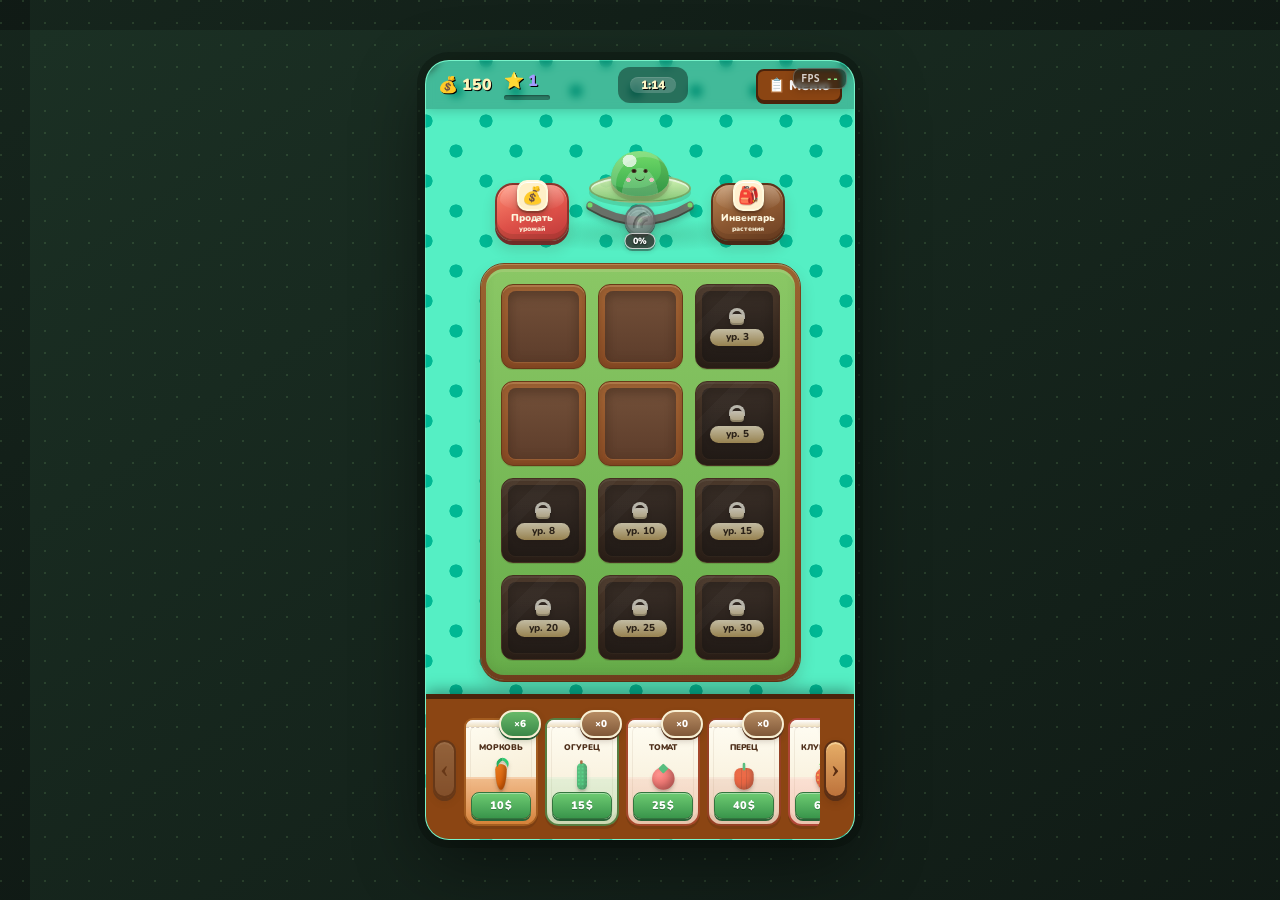
==== commit e8b06e4f: "Refine mobile garden controls and seed shelf" ====
--- a/index.html
+++ b/index.html
@@ -4,7 +4,7 @@
     <meta charset="UTF-8">
     <meta name="viewport" content="width=device-width, initial-scale=1.0, maximum-scale=1.0, user-scalable=no">
     <title>Grow a Farm: Mobile Edition</title>
-    <link rel="stylesheet" href="css/styles.css?v=20260723i">
+    <link rel="stylesheet" href="css/styles.css?v=20260723w">
 </head>
 <body>
     <div class="game-loader" id="game-loader" role="status" aria-live="polite" aria-label="Загрузка игры">
@@ -28,7 +28,6 @@
         <div class="night-sky-layer"></div>
         <div class="bg-emitters" id="bg-emitters"></div>
     </div>
-    <div class="toast-container" id="toasts"></div>
     <button class="fps-meter" id="fps-meter" type="button" onclick="togglePerfPanel()" aria-label="Текущая частота кадров. Нажмите, чтобы открыть отчёт производительности">FPS <b id="fps-value">--</b></button>
     <div class="perf-panel" id="perf-panel" hidden>
         <b>Диагностика плавности</b>
@@ -69,20 +68,22 @@
             <span class="crop-action-icon" aria-hidden="true"><i>💰</i></span>
             <b>Продать</b>
             <small class="crop-action-hint">урожай</small>
+            <span class="garden-sell-preview" id="garden-sell-preview" aria-hidden="true"><small>ПРОДАСТСЯ ЗА</small><b id="garden-sell-preview-value">💰 0</b></span>
         </button>
-        <button class="garden-slime-target garden-crop-action" id="garden-slime-target" type="button" onclick="handleGardenSlimeTap(event)" aria-label="Открыть карточку слайма">
-            <strong class="garden-slime-name" id="garden-slime-name">Слайми</strong>
-            <span class="garden-slime-stage" id="garden-slime-model" aria-hidden="true"></span>
-            <span class="garden-slime-ability-trigger" aria-hidden="true">
-                <svg class="garden-slime-charge" viewBox="0 0 116 64">
-                    <path class="garden-slime-charge-track" pathLength="100" d="M8 34 Q58 67 108 34"></path>
-                    <path class="garden-slime-charge-fill" id="garden-slime-charge-fill" pathLength="100" d="M8 34 Q58 67 108 34"></path>
+        <div class="garden-slime-command">
+            <button class="garden-slime-target garden-crop-action" id="garden-slime-target" type="button" onclick="handleGardenSlimeTap(event)" aria-label="Открыть карточку слайма">
+                <span class="garden-slime-stage" id="garden-slime-model" aria-hidden="true"></span>
+            </button>
+            <button class="garden-slime-ability-trigger" id="garden-slime-ability-trigger" type="button" onclick="activateGardenSlimeAbility()" aria-label="Суперспособность слайма, 0%">
+                <svg class="garden-main-ability-meter" viewBox="0 0 112 36" preserveAspectRatio="none" aria-hidden="true">
+                    <path class="garden-ability-arc-track" d="M 6 4 Q 56 34 106 4"></path>
+                    <path class="garden-ability-arc-fill garden-ability-arc-left" pathLength="100" d="M 6 4 Q 31 19 56 19"></path>
+                    <path class="garden-ability-arc-fill garden-ability-arc-right" pathLength="100" d="M 106 4 Q 81 19 56 19"></path>
                 </svg>
                 <span class="garden-slime-quick-icon" id="garden-slime-quick-icon">🌈</span>
-                <span class="garden-slime-charge-status"><small id="garden-slime-charge-label">ЗАРЯД</small><b id="garden-slime-charge-value">0%</b></span>
-            </span>
-            <i>Кормить</i>
-        </button>
+                <span class="garden-slime-charge-value" id="garden-slime-charge-value">0%</span>
+            </button>
+        </div>
         <button class="garden-crop-action crop-inventory-target" id="garden-inventory-target" type="button" onclick="useGardenInventory()" aria-label="Инвентарь">
             <span class="crop-action-icon" aria-hidden="true"><i>🎒</i></span>
             <b>Инвентарь</b>
@@ -91,6 +92,7 @@
     </section>
     
     <div class="game-area">
+        <div class="toast-container" id="toasts" role="status" aria-live="polite"></div>
         <div class="view-content active" id="view-garden">
             <div class="garden" id="garden"></div>
         </div>
@@ -107,11 +109,11 @@
             </button>
         </div>
         <div class="seeds-carousel">
-            <button class="nav-arrow disabled" id="btn-left" onclick="scrollSeeds(-1)">&#10094;</button>
+            <button class="nav-arrow disabled" id="btn-left" type="button" onclick="scrollSeeds(-1)" aria-label="Предыдущие семена"><span aria-hidden="true">‹</span></button>
             <div class="seeds-window" id="seeds-window">
                 <div class="seeds-track" id="seeds-track"></div>
             </div>
-            <button class="nav-arrow" id="btn-right" onclick="scrollSeeds(1)">&#10095;</button>
+            <button class="nav-arrow" id="btn-right" type="button" onclick="scrollSeeds(1)" aria-label="Следующие семена"><span aria-hidden="true">›</span></button>
         </div>
     </div>
 
@@ -354,6 +356,6 @@
     <script src="js/yandex-sdk.js?v=20260718b" defer></script>
     <script src="js/data.js?v=20260719c" defer></script>
     <script src="js/audio.js?v=20260719b" defer></script>
-    <script src="js/game.js?v=20260723i" defer></script>
+    <script src="js/game.js?v=20260723t" defer></script>
 </body>
 </html>
--- a/css/styles.css
+++ b/css/styles.css
@@ -5,6 +5,7 @@
             --soil: #6d4c41; --soil-wet: #3e2723; --soil-dead: #4b4b4b;
             --wood-dark: #4a230b; --wood-base: #8b4513; --wood-light: #cd853f;
             --text-dark: #3e1b04; --text-light: #ffeaa7;
+            --app-viewport-height: 100dvh;
 }
 
 /* Main slime companion */
@@ -21382,20 +21383,9 @@
 .garden-slime-stage .slime-pet { --slime-scale:1.27; margin:0; filter:drop-shadow(0 5px 2px rgba(49,76,38,.22)); }
 .garden-slime-stage .slime-pet.is-huge { --slime-scale:1.54; margin:0; }
 .garden-slime-name { position:absolute; z-index:5; left:8px; right:8px; top:0; display:block; overflow:hidden; color:#35542f; font-size:10px; line-height:1; font-weight:1000; text-align:center; text-overflow:ellipsis; white-space:nowrap; text-shadow:0 1px rgba(255,255,255,.78); }
-.garden-slime-charge { position:absolute; z-index:2; left:50%; bottom:0; width:108px; height:64px; overflow:visible; transform:translateX(-50%); pointer-events:none; }
-.garden-slime-charge-track,
-.garden-slime-charge-fill { fill:none; stroke-width:5; stroke-linecap:round; }
-.garden-slime-charge-track { stroke:rgba(57,85,49,.26); }
-.garden-slime-charge-fill { stroke:var(--garden-ability-color,#72db68); stroke-dasharray:100; stroke-dashoffset:100; filter:drop-shadow(0 1px 2px color-mix(in srgb,var(--garden-ability-dark,#35a84c) 58%,transparent)); transition:stroke-dashoffset .42s cubic-bezier(.2,.76,.24,1),stroke .25s ease; }
-.garden-slime-target.is-ability-ready .garden-slime-charge-fill { filter:drop-shadow(0 0 4px var(--garden-ability-color,#72db68)); animation:gardenSlimeChargeReady 1.65s ease-in-out infinite; }
 .garden-slime-target > i { position:absolute; z-index:6; left:50%; top:14px; padding:3px 7px; border-radius:999px; color:#fff; background:#4f9e56; box-shadow:0 2px 0 #2f6d3a; font-size:7px; font-style:normal; font-weight:1000; opacity:0; transform:translate(-50%,4px); transition:opacity .16s ease,transform .16s ease; pointer-events:none; }
 .garden-slime-target.has-selection > i,
 .garden-slime-target.is-drop-active > i { opacity:1; transform:translate(-50%,0); }
-
-@keyframes gardenSlimeChargeReady {
-    0%,100% { opacity:.82; }
-    50% { opacity:1; }
-}
 
 .game-area {
     justify-content:center;
@@ -21513,13 +21503,13 @@
 .garden-dialog-primary { color:#fff9df; background:linear-gradient(180deg,#ef6e56,#c7423c); box-shadow:inset 0 2px 0 rgba(255,255,255,.28),0 3px 0 #84322f; }
 
 .garden-inventory-dialog { align-items:center; }
-.garden-dialog-card.inventory-card { display:flex; width:min(100%,404px); max-height:min(780px,calc(100dvh - 24px)); flex-direction:column; padding:13px 10px 11px; overflow:hidden; text-align:left; }
+.garden-dialog-card.inventory-card { display:flex; width:min(100%,404px); max-height:min(780px,calc(var(--app-viewport-height) - 24px)); flex-direction:column; padding:13px 10px 11px; overflow:hidden; text-align:left; }
 .garden-inventory-header { display:flex; align-items:center; justify-content:space-between; padding:0 3px 10px; border-bottom:1px solid rgba(103,73,38,.16); }
 .garden-inventory-header > div { display:flex; flex-direction:column; gap:2px; }
 .garden-inventory-header b { font-size:17px; font-weight:1000; }
 .garden-inventory-header small { color:#8a704f; font-size:10px; font-weight:900; }
 .garden-inventory-header .garden-dialog-close { position:static; flex:0 0 30px; }
-.garden-inventory-list { display:grid; grid-template-columns:repeat(2,minmax(0,1fr)); gap:9px; min-height:0; max-height:min(570px,calc(100dvh - 220px)); padding:6px 3px 12px; overflow-y:auto; overscroll-behavior:contain; scrollbar-width:thin; }
+.garden-inventory-list { display:grid; grid-template-columns:repeat(2,minmax(0,1fr)); gap:9px; min-height:0; max-height:min(570px,calc(var(--app-viewport-height) - 220px)); padding:6px 3px 12px; overflow-y:auto; overscroll-behavior:contain; scrollbar-width:thin; }
 .garden-inventory-item { position:relative; min-width:0; min-height:153px; border:2px solid #865629; border-radius:15px; background:linear-gradient(180deg,#754624 0 64%,#4c2a16 65% 100%); box-shadow:inset 0 2px 0 rgba(255,255,255,.14),inset 0 -5px 0 rgba(30,15,7,.18),0 3px 0 rgba(90,55,26,.24); overflow:hidden; }
 .garden-inventory-item.empty { display:flex; min-height:143px; flex-direction:column; align-items:center; justify-content:center; gap:5px; color:#d9bb83; background:linear-gradient(180deg,#6e492e,#52331f); border-style:dashed; opacity:.74; }
 .garden-inventory-empty-mark { display:grid; place-items:center; width:38px; height:38px; border:2px dashed rgba(255,238,190,.58); border-radius:50%; font-size:24px; font-weight:700; line-height:1; }
@@ -21617,80 +21607,6 @@
 .garden-slime-target::before { bottom:33px; width:98px; height:25px; }
 .garden-slime-stage { bottom:43px; }
 .garden-slime-name { top:1px; font-size:11px; }
-.garden-slime-ability-trigger {
-    position:absolute;
-    z-index:8;
-    left:50%;
-    bottom:-5px;
-    width:124px;
-    height:54px;
-    border-radius:0 0 18px 18px;
-    transform:translateX(-50%);
-    cursor:pointer;
-    pointer-events:auto;
-}
-.garden-slime-ability-trigger::before {
-    content:"";
-    position:absolute;
-    z-index:1;
-    left:50%;
-    bottom:1px;
-    width:94px;
-    height:25px;
-    border:2px solid color-mix(in srgb,var(--garden-ability-dark,#398548) 64%,#554427);
-    border-radius:999px;
-    background:linear-gradient(180deg,#fffce5,#e8edc8);
-    box-shadow:inset 0 2px 0 #fff,0 3px 0 rgba(53,76,42,.3),0 5px 10px rgba(50,65,38,.18);
-    transform:translateX(-50%);
-}
-.garden-slime-ability-trigger:active { transform:translateX(-50%) scale(.96); }
-.garden-slime-charge { left:50%; bottom:1px; width:116px; height:64px; transform:translateX(-50%); }
-.garden-slime-charge-track,
-.garden-slime-charge-fill { stroke-width:7; }
-.garden-slime-charge-track { stroke:rgba(48,65,38,.42); filter:drop-shadow(0 1px 0 rgba(255,255,255,.7)); }
-.garden-slime-quick-icon {
-    position:absolute;
-    z-index:4;
-    left:15px;
-    bottom:1px;
-    display:grid;
-    width:27px;
-    height:27px;
-    place-items:center;
-    border:2px solid var(--garden-ability-dark,#398548);
-    border-radius:10px;
-    color:#fff;
-    background:var(--garden-ability-color,#72db68);
-    box-shadow:inset 0 1px 0 rgba(255,255,255,.48),0 2px 0 color-mix(in srgb,var(--garden-ability-dark,#398548) 72%,#3d3423);
-    font-size:15px;
-    line-height:1;
-}
-.garden-slime-charge-status {
-    position:absolute;
-    z-index:3;
-    left:58%;
-    bottom:3px;
-    display:grid;
-    min-width:62px;
-    min-height:21px;
-    grid-template-columns:auto auto;
-    align-items:center;
-    justify-content:center;
-    gap:4px;
-    padding:1px 5px;
-    border:0;
-    color:#36542f;
-    background:transparent;
-    box-shadow:none;
-    transform:translateX(-50%);
-    white-space:nowrap;
-}
-.garden-slime-charge-status b { font-size:9px; font-weight:1000; }
-.garden-slime-charge-status small { font-size:5px; font-weight:1000; opacity:.74; }
-.garden-slime-target.is-ability-ready .garden-slime-ability-trigger::before { border-color:var(--garden-ability-dark,#398548); background:linear-gradient(180deg,var(--garden-ability-color,#72db68),var(--garden-ability-dark,#398548)); box-shadow:inset 0 2px 0 rgba(255,255,255,.35),0 3px 0 color-mix(in srgb,var(--garden-ability-dark,#398548) 74%,#42331f),0 0 14px color-mix(in srgb,var(--garden-ability-color,#72db68) 62%,transparent); }
-.garden-slime-target.is-ability-ready .garden-slime-charge-status { color:#fff; text-shadow:0 1px 0 rgba(31,48,25,.35); }
-.garden-slime-target.is-ability-ready .garden-slime-charge-status small { opacity:.95; }
-.garden-slime-target.is-ability-ready .garden-slime-quick-icon { border-color:#fff4c7; box-shadow:inset 0 1px 0 rgba(255,255,255,.58),0 2px 0 var(--garden-ability-dark,#398548),0 0 10px var(--garden-ability-color,#72db68); }
 .garden-slime-target > i { top:15px; }
 
 /* Inventory v2: showcase stays inactive while the storage UI remains focused and mobile-first. */
@@ -21851,10 +21767,7 @@
     .garden-slime-target { height:104px; }
     .garden-slime-stage { bottom:36px; transform:translateX(-50%) scale(.88); transform-origin:50% 100%; }
     .garden-slime-name { top:1px; }
-    .garden-slime-ability-trigger { bottom:-6px; transform:translateX(-50%) scale(.9); transform-origin:50% 100%; }
-    .garden-slime-charge { bottom:1px; transform:translateX(-50%); }
     .garden-slime-target::before { bottom:29px; }
-    .garden-slime-charge-status { bottom:3px; }
     .game-area { padding-top:5px; }
     .view-content { padding-bottom:6px; }
     .garden { --tile-size:clamp(58px,calc((100dvh - 286px) / 4),78px); gap:7px; padding:9px; border-width:6px; }
@@ -21868,7 +21781,9 @@
 @media (min-width:700px) {
     :root {
         --mobile-shell-width:430px;
-        --mobile-shell-height:min(844px,100dvh);
+        /* Match the visible viewport of a phone browser instead of a tall desktop window. */
+        --mobile-shell-height:min(780px,100dvh);
+        --app-viewport-height:var(--mobile-shell-height);
         --mobile-shell-left:calc((100vw - var(--mobile-shell-width)) / 2);
         --mobile-shell-top:calc((100dvh - var(--mobile-shell-height)) / 2);
     }
@@ -21922,8 +21837,8 @@
 .garden-slime-card {
     display:flex;
     width:min(100%,410px);
-    height:min(824px,calc(100dvh - 14px));
-    max-height:calc(100dvh - 14px);
+    height:min(824px,calc(var(--app-viewport-height) - 14px));
+    max-height:calc(var(--app-viewport-height) - 14px);
     flex-direction:column;
     padding:10px;
     border-color:#765733;
@@ -22047,26 +21962,57 @@
 .garden-slime-target.food-focus .slime-eye { translate:0 1px; }
 .garden-slime-target.food-focus .slime-mouth { width:25%!important; height:27%!important; border:2px solid currentColor!important; border-radius:50%!important; background:rgba(70,34,30,.34)!important; transform:translate(-50%,0)!important; animation:none!important; }
 .garden-slime-target.food-focus .slime-mouth::before { display:none!important; }
+.garden-slime-target.food-focus .slime-pet {
+    filter:brightness(1.05) drop-shadow(0 0 7px rgba(255,244,176,.68)) drop-shadow(0 5px 2px rgba(49,76,38,.22));
+}
 .garden-slime-target.food-missed .slime-pet { animation:gardenSlimeMissedFood .55s ease-in-out 2; }
-.garden-slime-target.just-fed .slime-pet { animation:gardenSlimeFed .62s cubic-bezier(.2,.8,.24,1) both; }
+.garden-slime-target.just-fed .slime-pet { animation:gardenSlimeEat .92s cubic-bezier(.2,.78,.24,1) both; }
+.garden-slime-target.just-fed .slime-mouth {
+    animation:gardenSlimeMunch .92s cubic-bezier(.2,.78,.24,1) both!important;
+    transform-origin:center!important;
+}
+.garden-slime-target.just-fed .slime-eye { animation:gardenSlimeEatBlink .92s ease both; }
+.garden-slime-target.just-fed .garden-slime-stage::after {
+    content:"";
+    position:absolute;
+    z-index:8;
+    left:50%;
+    top:42%;
+    width:12px;
+    height:12px;
+    border:2px solid rgba(255,245,190,.88);
+    border-radius:50%;
+    box-shadow:0 0 7px rgba(255,231,132,.58);
+    transform:translate(-50%,-50%);
+    pointer-events:none;
+    animation:gardenSlimeGulp .72s .2s ease-out both;
+}
 .garden-slime-target.ability-active .garden-slime-stage { animation:gardenSlimeAbilityCast .72s cubic-bezier(.18,.8,.2,1) both; }
 .garden-slime-target.ability-active::before { box-shadow:inset 0 2px 0 rgba(255,255,255,.68),0 0 0 3px color-mix(in srgb,var(--garden-ability-color,#72db68) 35%,transparent),0 0 18px color-mix(in srgb,var(--garden-ability-color,#72db68) 58%,transparent); }
 @keyframes gardenSlimeMissedFood { 0%,100% { translate:0 0; scale:1 1; } 50% { translate:0 2px; scale:1.03 .96; } }
-@keyframes gardenSlimeFed { 0%,100% { translate:0 0; scale:1 1; } 45% { translate:0 -7px; scale:.96 1.05; } }
+@keyframes gardenSlimeEat {
+    0%,100% { translate:0 0; scale:1 1; }
+    18% { translate:0 2px; scale:1.07 .94; }
+    38% { translate:0 1px; scale:1.1 .92; }
+    58% { translate:0 -5px; scale:.96 1.08; }
+    76% { translate:0 1px; scale:1.04 .97; }
+}
+@keyframes gardenSlimeMunch {
+    0%,14% { scale:1 1; opacity:1; }
+    30% { scale:.45 .25; opacity:.9; }
+    48% { scale:.82 .36; opacity:1; }
+    66%,100% { scale:.38 .18; opacity:.82; }
+}
+@keyframes gardenSlimeEatBlink {
+    0%,22%,48%,100% { scale:1 1; }
+    34%,62% { scale:1 .18; }
+}
+@keyframes gardenSlimeGulp {
+    0% { opacity:0; transform:translate(-50%,-50%) scale(.35); }
+    35% { opacity:.9; }
+    100% { opacity:0; transform:translate(-50%,-75%) scale(1.7); }
+}
 @keyframes gardenSlimeAbilityCast { 0% { scale:1; } 42% { scale:1.08 .94; translate:0 3px; } 72% { scale:.96 1.07; translate:0 -6px; } 100% { scale:1; translate:0 0; } }
-
-/* Clearer ability gauge on the main screen. */
-.garden-slime-ability-trigger { bottom:-4px; width:132px; height:58px; }
-.garden-slime-ability-trigger::before { width:108px; height:28px; border-width:2px; background:linear-gradient(180deg,#fffde8,#e7edc8); }
-.garden-slime-charge { width:126px; height:67px; }
-.garden-slime-charge-track,
-.garden-slime-charge-fill { stroke-width:8; }
-.garden-slime-quick-icon { left:10px; bottom:0; width:30px; height:30px; border-radius:11px; font-size:16px; }
-.garden-slime-charge-status { left:60%; bottom:3px; min-width:70px; gap:5px; }
-.garden-slime-charge-status b { font-size:10px; font-variant-numeric:tabular-nums; }
-.garden-slime-charge-status small { font-size:5px; letter-spacing:.05em; }
-.garden-slime-target.is-ability-ready .garden-slime-ability-trigger { animation:gardenMainAbilityReady 1.45s ease-in-out infinite; }
-@keyframes gardenMainAbilityReady { 50% { filter:brightness(1.08) drop-shadow(0 0 5px color-mix(in srgb,var(--garden-ability-color,#72db68) 48%,transparent)); } }
 
 @media (max-height:700px) {
     .garden-slime-card { height:calc(100dvh - 12px); max-height:calc(100dvh - 12px); overflow:hidden; }
@@ -22517,12 +22463,565 @@
 .garden-slime-portrait:has(.slime-pet.is-gold),
 .garden-slime-skin-model:has(.slime-pet.is-gold) { animation:slimeGoldPalette 3.6s linear infinite; }
 
-/* Keep the action pill below the arc so the charge remains fully readable. */
-.garden-slime-charge { bottom:7px; }
-.garden-slime-ability-trigger::before { bottom:-17px; }
-.garden-slime-quick-icon { bottom:-18px; }
-.garden-slime-charge-status { bottom:-15px; }
+/* Main command v9: the ability stays geometrically anchored during press feedback. */
+.garden-command-bar { flex-basis:134px; padding-top:8px; }
+.garden-slime-command {
+    position:relative;
+    align-self:end;
+    width:130px;
+    height:132px;
+}
+.garden-slime-target {
+    position:absolute;
+    top:0;
+    left:0;
+    width:100%;
+    height:86px;
+    margin:0;
+}
+.garden-slime-target::before { bottom:0; }
+.garden-slime-stage { bottom:7px; }
+.garden-slime-name { top:0; }
+
+.garden-slime-ability-trigger {
+    position:absolute;
+    z-index:9;
+    left:9px;
+    bottom:0;
+    width:112px;
+    height:48px;
+    padding:0;
+    border:0;
+    border-radius:0 0 50% 50%;
+    box-sizing:border-box;
+    overflow:visible;
+    color:#fff;
+    background:transparent;
+    box-shadow:none;
+    transform:none;
+    font-family:inherit;
+    cursor:pointer;
+    pointer-events:auto;
+    transition:filter .22s ease;
+}
+.garden-slime-ability-trigger::before { content:none; display:none; }
+.garden-slime-ability-trigger:focus { outline:none; }
+.garden-slime-ability-trigger:focus-visible .garden-slime-quick-icon {
+    outline:2px solid rgba(255,246,177,.95);
+    outline-offset:2px;
+}
+.garden-slime-ability-trigger.ui-press,
+.garden-slime-ability-trigger:active {
+    transform:none!important;
+    filter:none;
+}
+.garden-slime-ability-trigger:active .garden-slime-quick-icon { translate:0 2px; scale:.94; }
+.garden-slime-ability-trigger.is-ready:active .garden-slime-quick-icon {
+    animation:none;
+    translate:0 2px;
+    scale:.96;
+    filter:brightness(1.04);
+}
+.garden-slime-ability-trigger.not-ready-tap .garden-slime-quick-icon { animation:gardenAbilityIconPress .34s ease both; }
+.garden-main-ability-meter {
+    position:absolute;
+    z-index:1;
+    inset:0 0 auto;
+    width:100%;
+    height:36px;
+    overflow:visible;
+    pointer-events:none;
+}
+.garden-main-ability-meter path {
+    fill:none;
+    stroke-linecap:round;
+    stroke-linejoin:round;
+    vector-effect:non-scaling-stroke;
+}
+.garden-ability-arc-track {
+    stroke:#697068;
+    stroke-width:7;
+    filter:drop-shadow(0 2px 0 #41483f) drop-shadow(0 3px 3px rgba(37,43,36,.28));
+}
+.garden-ability-arc-fill {
+    stroke:var(--garden-ability-color,#72db68);
+    stroke-width:5;
+    stroke-dasharray:0 100;
+    filter:drop-shadow(0 0 4px color-mix(in srgb,var(--garden-ability-color,#72db68) 62%,transparent));
+    transition:stroke-dasharray .42s cubic-bezier(.2,.76,.24,1);
+}
+.garden-slime-quick-icon {
+    position:absolute;
+    z-index:3;
+    left:50%;
+    top:19px;
+    bottom:auto;
+    display:grid;
+    width:27px;
+    height:27px;
+    place-items:center;
+    border:2px solid #777d76;
+    border-radius:50%;
+    color:#fff;
+    background:radial-gradient(circle at 40% 30%,#d6d9d5,#888e88 72%);
+    box-shadow:inset 0 2px rgba(255,255,255,.32),0 2px 0 #4e554e,0 4px 7px rgba(42,47,41,.22);
+    font-size:15px;
+    line-height:1;
+    filter:grayscale(1) saturate(0) brightness(.82);
+    opacity:.84;
+    transform:translate(-50%,-50%);
+    transition:filter .24s ease,opacity .24s ease,background .24s ease,border-color .24s ease,box-shadow .24s ease,scale .24s ease;
+}
+.garden-slime-quick-icon::after {
+    content:"";
+    position:absolute;
+    inset:3px;
+    border-top:2px solid rgba(255,255,255,.42);
+    border-radius:50%;
+    pointer-events:none;
+}
+.garden-slime-charge-value {
+    position:absolute;
+    z-index:4;
+    left:50%;
+    bottom:0;
+    min-width:31px;
+    padding:2px 5px;
+    border:1px solid rgba(255,255,255,.72);
+    border-radius:999px;
+    box-sizing:border-box;
+    color:#fff;
+    background:rgba(52,55,51,.86);
+    box-shadow:0 2px 0 rgba(35,38,34,.42),0 2px 5px rgba(29,33,28,.2);
+    font-size:9px;
+    line-height:10px;
+    font-weight:1000;
+    font-variant-numeric:tabular-nums;
+    text-align:center;
+    text-shadow:0 1px 2px rgba(0,0,0,.72);
+    transform:translateX(-50%);
+    pointer-events:none;
+}
+.garden-slime-ability-trigger.is-ready {
+    animation:none;
+}
+.garden-slime-ability-trigger.is-ready .garden-ability-arc-fill {
+    filter:drop-shadow(0 0 6px color-mix(in srgb,var(--garden-ability-color,#72db68) 82%,transparent));
+}
+.garden-slime-ability-trigger.is-ready .garden-slime-quick-icon {
+    border-color:#fff5bd;
+    background:radial-gradient(circle at 40% 30%,
+        color-mix(in srgb,var(--garden-ability-color,#72db68) 70%,#fff),
+        var(--garden-ability-dark,#398548) 76%);
+    box-shadow:inset 0 2px rgba(255,255,255,.42),0 2px 0 color-mix(in srgb,var(--garden-ability-dark,#398548) 76%,#3e382c),0 0 12px color-mix(in srgb,var(--garden-ability-color,#72db68) 84%,transparent);
+    filter:none;
+    opacity:1;
+    scale:1.08;
+    animation:gardenAbilityIconReady 1.45s ease-in-out infinite;
+}
+.garden-slime-ability-trigger.is-ready .garden-slime-charge-value {
+    border-color:rgba(255,255,255,.9);
+    color:#fff;
+    background:color-mix(in srgb,var(--garden-ability-dark,#398548) 84%,#273329);
+    box-shadow:0 2px 0 color-mix(in srgb,var(--garden-ability-dark,#398548) 72%,#2b302b),0 0 7px color-mix(in srgb,var(--garden-ability-color,#72db68) 56%,transparent);
+    text-shadow:0 1px 2px rgba(0,0,0,.72);
+}
+.garden-slime-target.is-drop-active {
+    transform:none;
+    filter:none;
+    box-shadow:none;
+}
+.garden-slime-target.is-drop-active::before {
+    box-shadow:inset 0 2px 0 rgba(255,255,255,.58),0 4px 0 rgba(55,91,43,.18);
+}
+.garden-slime-target.is-drop-active .slime-pet {
+    filter:brightness(1.1) drop-shadow(0 0 9px rgba(255,243,160,.88)) drop-shadow(0 5px 2px rgba(49,76,38,.22));
+    animation:gardenSlimeFoodTarget .72s ease-in-out infinite;
+}
+@keyframes gardenSlimeFoodTarget { 0%,100% { scale:1; } 50% { scale:1.035 .98; } }
+@keyframes gardenAbilityIconPress {
+    0%,100% { translate:0 0; scale:1; }
+    48% { translate:0 2px; scale:.9; }
+}
+@keyframes gardenAbilityIconReady {
+    0%,100% { scale:1.08; filter:brightness(1); }
+    50% { scale:1.13; filter:brightness(1.12); }
+}
+
+.crop-inventory-target {
+    --crop-action-bg:linear-gradient(160deg,#b98452,#8a5630 58%,#6b3f22);
+    --crop-action-border:#5d341b;
+    --crop-action-shadow:#472916;
+}
+.crop-inventory-target .crop-action-icon { color:#6a3d1e; background:#fff0cf; }
+.crop-inventory-target .garden-inventory-capacity { background:#80502d; box-shadow:0 2px 0 #523019,0 3px 7px rgba(63,35,18,.24); }
+
+.garden-sell-preview {
+    position:absolute;
+    z-index:6;
+    inset:4px;
+    display:flex;
+    flex-direction:column;
+    align-items:center;
+    justify-content:center;
+    border-radius:11px;
+    color:#fff8d6;
+    background:linear-gradient(180deg,rgba(113,35,29,.82),rgba(73,25,22,.94));
+    opacity:0;
+    transform:scale(.88);
+    transition:opacity .13s ease,transform .16s cubic-bezier(.2,.78,.22,1);
+    pointer-events:none;
+}
+.garden-sell-preview small { font-size:5px; font-weight:1000; letter-spacing:.035em; }
+.garden-sell-preview b { margin-top:3px; font-size:10px; font-weight:1000; white-space:nowrap; }
+.crop-sell-target > :is(.crop-action-icon,b,.crop-action-hint) { transition:opacity .1s ease,transform .14s ease; }
+.crop-sell-target.has-price-preview > :is(.crop-action-icon,b,.crop-action-hint) { opacity:0; transform:scale(.86); }
+.crop-sell-target.has-price-preview .garden-sell-preview { opacity:1; transform:scale(1); }
+.garden-action-float {
+    position:absolute;
+    z-index:30;
+    left:50%;
+    top:1px;
+    width:100px;
+    color:var(--action-float-color,#f1c40f);
+    font-size:15px;
+    font-weight:1000;
+    text-align:center;
+    text-shadow:0 2px 0 rgba(48,24,10,.72),0 0 7px rgba(255,245,190,.62);
+    transform:translateX(-50%);
+    pointer-events:none;
+    animation:gardenActionFloat 1.02s cubic-bezier(.17,.74,.22,1) forwards;
+}
+@keyframes gardenActionFloat {
+    0% { opacity:0; transform:translate(-50%,2px) scale(.62); }
+    18% { opacity:1; transform:translate(-50%,-12px) scale(1.12); }
+    72% { opacity:1; transform:translate(-50%,-30px) scale(1); }
+    100% { opacity:0; transform:translate(-50%,-43px) scale(.92); }
+}
+
+.game-area > .toast-container {
+    position:absolute;
+    z-index:240;
+    left:50%;
+    top:7px;
+    width:min(330px,calc(100% - 28px));
+    display:flex;
+    flex-direction:column;
+    align-items:center;
+    gap:4px;
+    transform:translateX(-50%);
+    pointer-events:none;
+}
+.game-area > .toast-container .toast {
+    max-width:100%;
+    min-height:28px;
+    padding:6px 12px;
+    border-radius:11px;
+    box-sizing:border-box;
+    color:#fffaf0;
+    background:rgba(40,31,23,.92);
+    box-shadow:inset 0 1px rgba(255,255,255,.12),0 3px 8px rgba(38,24,13,.28);
+    font-size:10px;
+    line-height:1.2;
+    transition:opacity .22s ease,transform .22s ease;
+    animation:gardenToastIn .24s cubic-bezier(.2,.78,.22,1) forwards;
+}
+@keyframes gardenToastIn { from { opacity:0; transform:translateY(-6px) scale(.96); } to { opacity:1; transform:translateY(0) scale(1); } }
 
 @media (max-height:700px) {
     .garden-slime-profile-type > small { font-size:11px; }
-}
+    .garden-command-bar { flex-basis:120px; padding-top:4px; }
+    .garden-slime-command { height:118px; }
+    .garden-slime-target { height:72px; }
+    .garden-slime-target::before { bottom:0; }
+    .garden-slime-stage { bottom:1px; transform:translateX(-50%) scale(.88); transform-origin:50% 100%; }
+    .garden-slime-ability-trigger { left:13px; bottom:0; width:104px; height:46px; transform:none; }
+    .garden-main-ability-meter { height:34px; }
+    .garden-slime-quick-icon { top:18px; }
+    .game-area > .toast-container { top:4px; }
+}
+
+/* Seed shelf v2: readable plant packets and one lightweight gesture path. */
+.bottom-ui {
+    padding:8px 7px max(8px,env(safe-area-inset-bottom));
+}
+.seeds-carousel {
+    gap:4px;
+}
+.seeds-window {
+    max-width:calc(100% - 54px);
+    padding:11px 0 5px;
+    border-radius:12px;
+}
+.seeds-track {
+    gap:7px;
+    padding:0 4px;
+}
+.nav-arrow {
+    width:23px;
+    height:58px;
+    padding:0;
+    border:2px solid #5b2f15;
+    border-radius:999px;
+    color:#5a2d12;
+    background:linear-gradient(180deg,#e6ae68,#bd723b);
+    box-shadow:inset 0 2px 0 rgba(255,236,188,.52),0 3px 0 #5b2f15,0 5px 8px rgba(56,28,12,.2);
+    font-size:0;
+}
+.nav-arrow span {
+    display:block;
+    margin-top:-2px;
+    font-family:Georgia,serif;
+    font-size:25px;
+    font-weight:900;
+    line-height:1;
+}
+.nav-arrow:active:not(.disabled) {
+    transform:translateY(2px);
+    box-shadow:inset 0 1px 0 rgba(255,236,188,.42),0 1px 0 #5b2f15;
+}
+.nav-arrow.disabled {
+    filter:saturate(.45) brightness(.78);
+    opacity:.42;
+}
+
+.seed-packet {
+    min-width:74px;
+    width:74px;
+    height:108px;
+    border:2px solid color-mix(in srgb,var(--pkt-color) 42%,#75451f);
+    border-radius:9px 9px 14px 14px;
+    box-sizing:border-box;
+    overflow:visible;
+    color:#4f2e17;
+    background:linear-gradient(165deg,#fffdf2,#f3e5c7);
+    box-shadow:inset 0 2px 0 rgba(255,255,255,.82),inset 0 -5px 0 rgba(119,73,31,.07),0 3px 0 rgba(77,43,18,.25);
+    touch-action:pan-x;
+    -webkit-user-select:none;
+    user-select:none;
+    transition:transform .13s ease,filter .16s ease,border-color .16s ease,box-shadow .16s ease;
+}
+.seed-packet::before {
+    content:"";
+    position:absolute;
+    z-index:0;
+    inset:6px 4px 5px;
+    border:1px solid rgba(105,64,28,.08);
+    border-radius:6px 6px 10px 10px;
+    pointer-events:none;
+}
+.seed-packet .pkt-top {
+    position:absolute;
+    z-index:1;
+    top:0;
+    left:0;
+    display:block;
+    width:100%;
+    height:7px;
+    border:0;
+    border-bottom:1px dashed rgba(92,53,23,.24);
+    border-radius:7px 7px 0 0;
+    background:linear-gradient(180deg,rgba(255,255,255,.88),rgba(231,211,174,.74));
+}
+.seed-packet .pkt-bg {
+    z-index:0;
+    height:45%;
+    border-radius:0 0 11px 11px;
+    background:linear-gradient(180deg,
+        color-mix(in srgb,var(--pkt-color) 58%,#fff 42%),
+        color-mix(in srgb,var(--pkt-color) 82%,#75451f 18%));
+    box-shadow:inset 0 2px 0 rgba(255,255,255,.3);
+    opacity:.86;
+}
+.seed-packet .seed-name {
+    position:absolute;
+    z-index:3;
+    left:4px;
+    right:4px;
+    top:23px;
+    width:auto;
+    min-height:11px;
+    margin:0;
+    padding:0;
+    overflow:hidden;
+    color:#4f301b;
+    font-size:8.25px;
+    line-height:1.05;
+    letter-spacing:-.12px;
+    text-overflow:ellipsis;
+    text-align:center;
+    white-space:nowrap;
+}
+.seed-packet .seed-icon {
+    position:absolute;
+    z-index:2;
+    left:50%;
+    top:20px;
+    display:grid;
+    width:58px;
+    height:46px;
+    place-items:center;
+    margin:0;
+    transform:translateX(-50%);
+}
+.seed-plant-art {
+    position:relative;
+    display:grid;
+    width:58px;
+    height:50px;
+    place-items:center;
+    filter:drop-shadow(0 3px 2px rgba(62,37,18,.23));
+    pointer-events:none;
+}
+.seed-plant-scale {
+    display:flex;
+    width:58px;
+    height:54px;
+    align-items:flex-end;
+    justify-content:center;
+    transform:scale(.64);
+    transform-origin:50% 78%;
+}
+.seed-plant-art .model,
+.seed-plant-art .model.visible {
+    opacity:1;
+    animation:none !important;
+    transition:none !important;
+}
+.seed-packet .seed-stock {
+    position:absolute;
+    z-index:7;
+    top:-10px;
+    right:-5px;
+    display:grid;
+    min-width:28px;
+    min-height:20px;
+    place-items:center;
+    margin:0;
+    padding:2px 5px;
+    border:2px solid #f8efd3;
+    border-radius:999px;
+    color:#fff;
+    background:linear-gradient(180deg,#68b968,#3b8748);
+    box-shadow:0 2px 0 #275d36,0 3px 6px rgba(42,66,30,.25);
+    font-size:10px;
+    line-height:1;
+    font-variant-numeric:tabular-nums;
+}
+.seed-packet .seed-price {
+    position:absolute;
+    z-index:6;
+    left:5px;
+    right:5px;
+    bottom:5px;
+    display:grid;
+    min-height:27px;
+    place-items:center;
+    padding:3px 5px;
+    border:1px solid #34753e;
+    border-radius:8px;
+    color:#fff;
+    background:linear-gradient(180deg,#6ecb72,#39954b);
+    box-shadow:inset 0 1px 0 rgba(255,255,255,.36),0 2px 0 #286538;
+    font-family:inherit;
+    line-height:1;
+    cursor:pointer;
+    touch-action:manipulation;
+}
+.seed-packet .seed-price b {
+    font-size:11px;
+    font-weight:1000;
+    letter-spacing:.02em;
+    font-variant-numeric:tabular-nums;
+    text-shadow:0 1px 0 rgba(22,70,32,.42);
+}
+.seed-packet .seed-price:active {
+    transform:translateY(2px);
+    box-shadow:inset 0 1px 0 rgba(255,255,255,.25),0 0 0 #286538;
+}
+.seed-packet.active {
+    z-index:3;
+    border-color:#3f94dc;
+    border-width:2px;
+    filter:none;
+    transform:translateY(-3px);
+    box-shadow:inset 0 2px 0 rgba(255,255,255,.86),inset 0 -5px 0 rgba(119,73,31,.07),0 3px 0 #286da5,0 0 0 2px rgba(151,218,255,.76),0 6px 12px rgba(46,116,169,.24);
+}
+.seed-packet.empty,
+.seed-packet.needs-purchase {
+    opacity:1;
+    filter:none;
+    border-style:solid;
+}
+.seed-packet.needs-purchase .seed-icon {
+    opacity:.76;
+}
+.seed-packet.needs-purchase .seed-stock {
+    background:linear-gradient(180deg,#b68b62,#805838);
+    box-shadow:0 2px 0 #57361f,0 3px 6px rgba(61,38,22,.22);
+}
+.seed-packet.cant-afford .pkt-bg,
+.seed-packet.cant-afford .seed-name,
+.seed-packet.cant-afford .seed-icon {
+    filter:saturate(.64) brightness(.78);
+    opacity:.76;
+}
+.seed-packet.cant-afford .seed-price {
+    border-color:#8f302e;
+    color:#fff1e9;
+    background:linear-gradient(180deg,#e5665f,#b93e3d);
+    box-shadow:inset 0 1px 0 rgba(255,255,255,.26),0 2px 0 #7f2c2d;
+}
+.seed-packet.seed-drag-source {
+    transform:translateY(2px) scale(.96);
+    filter:brightness(.9);
+}
+
+.seed-drag-ghost {
+    position:fixed;
+    z-index:15000;
+    left:0;
+    top:0;
+    display:grid;
+    width:46px;
+    height:46px;
+    place-items:center;
+    pointer-events:none;
+    will-change:transform;
+}
+.seed-drag-ghost .seed-drag-seed {
+    filter:drop-shadow(0 3px 2px rgba(49,29,13,.28));
+    transform:scale(1.18);
+    transform-origin:center;
+}
+.seed-drag-ghost.is-empty {
+    filter:grayscale(.55);
+    opacity:.64;
+}
+body.seed-packet-dragging {
+    cursor:grabbing;
+}
+.tile.seed-drop-ready {
+    box-shadow:inset 0 0 0 3px rgba(255,238,123,.82),inset 0 10px 15px rgba(0,0,0,.5),0 4px 0 rgba(0,0,0,.3),0 0 12px rgba(255,222,87,.6);
+}
+.tile.seed-quick-planted {
+    filter:brightness(1.09);
+}
+
+@media (max-height:700px) {
+    .bottom-ui { padding-top:6px; }
+    .seed-packet { min-width:70px; width:70px; height:100px; }
+    .seed-packet .seed-name { top:22px; right:4px; font-size:7.75px; }
+    .seed-packet .seed-icon { top:18px; height:43px; }
+    .seed-plant-scale { transform:scale(.6); }
+    .seed-packet .seed-price { min-height:25px; }
+    .seed-packet .seed-price b { font-size:10px; }
+    .nav-arrow { width:22px; height:52px; }
+}
+
+@media (max-width:380px) {
+    .seeds-window { max-width:calc(100% - 50px); }
+    .seeds-track { gap:6px; }
+    .seed-packet { min-width:68px; width:68px; }
+    .nav-arrow { width:21px; }
+}
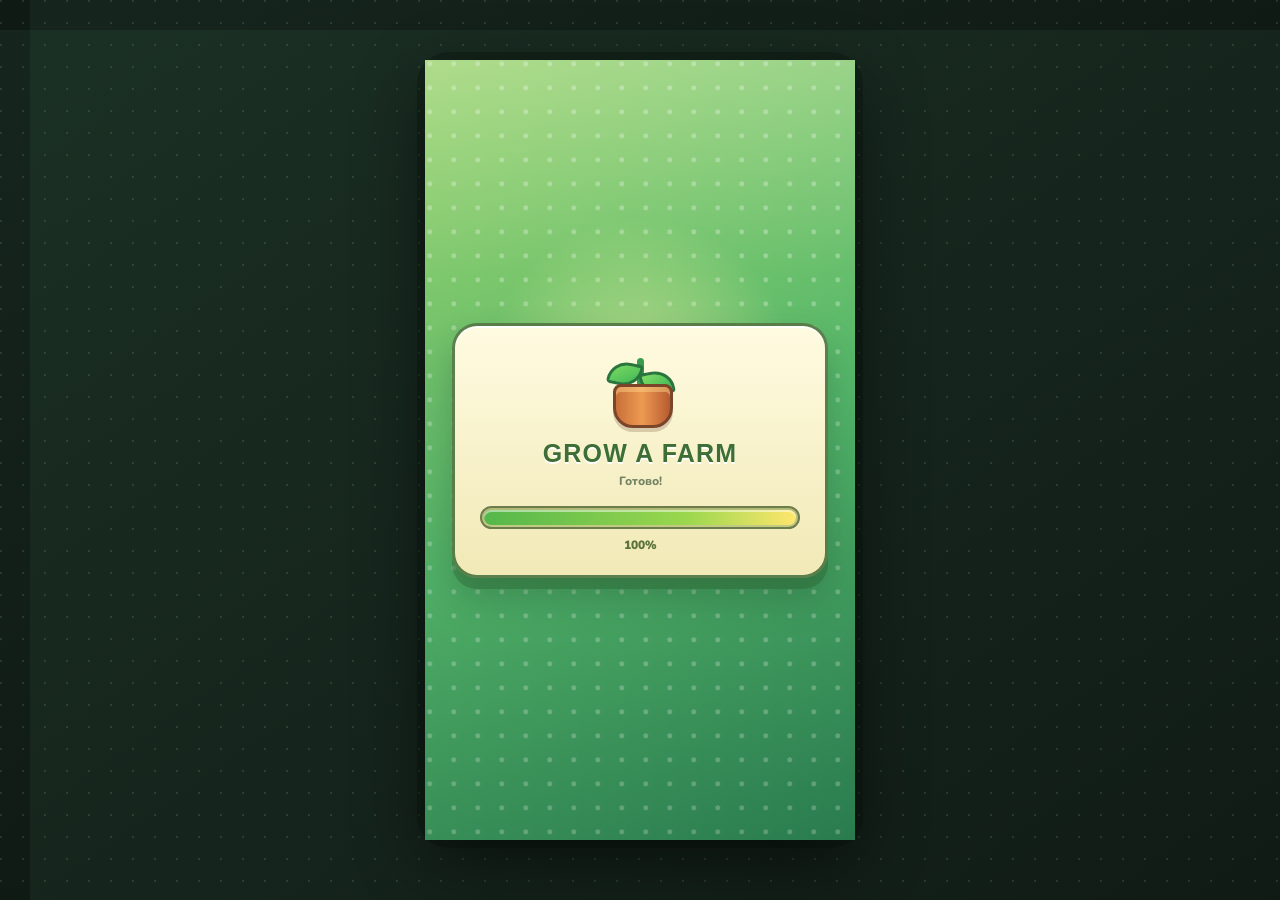
==== commit 9931fb35: "Allow titanic crops to extend above garden" ====
--- a/index.html
+++ b/index.html
@@ -4,7 +4,7 @@
     <meta charset="UTF-8">
     <meta name="viewport" content="width=device-width, initial-scale=1.0, maximum-scale=1.0, user-scalable=no">
     <title>Grow a Farm: Mobile Edition</title>
-    <link rel="stylesheet" href="css/styles.css?v=20260723w">
+    <link rel="stylesheet" href="css/styles.css?v=20260723x">
 </head>
 <body>
     <div class="game-loader" id="game-loader" role="status" aria-live="polite" aria-label="Загрузка игры">
--- a/css/styles.css
+++ b/css/styles.css
@@ -21389,6 +21389,7 @@
 
 .game-area {
     justify-content:center;
+    overflow:visible;
     padding:22px 10px 8px;
 }
 
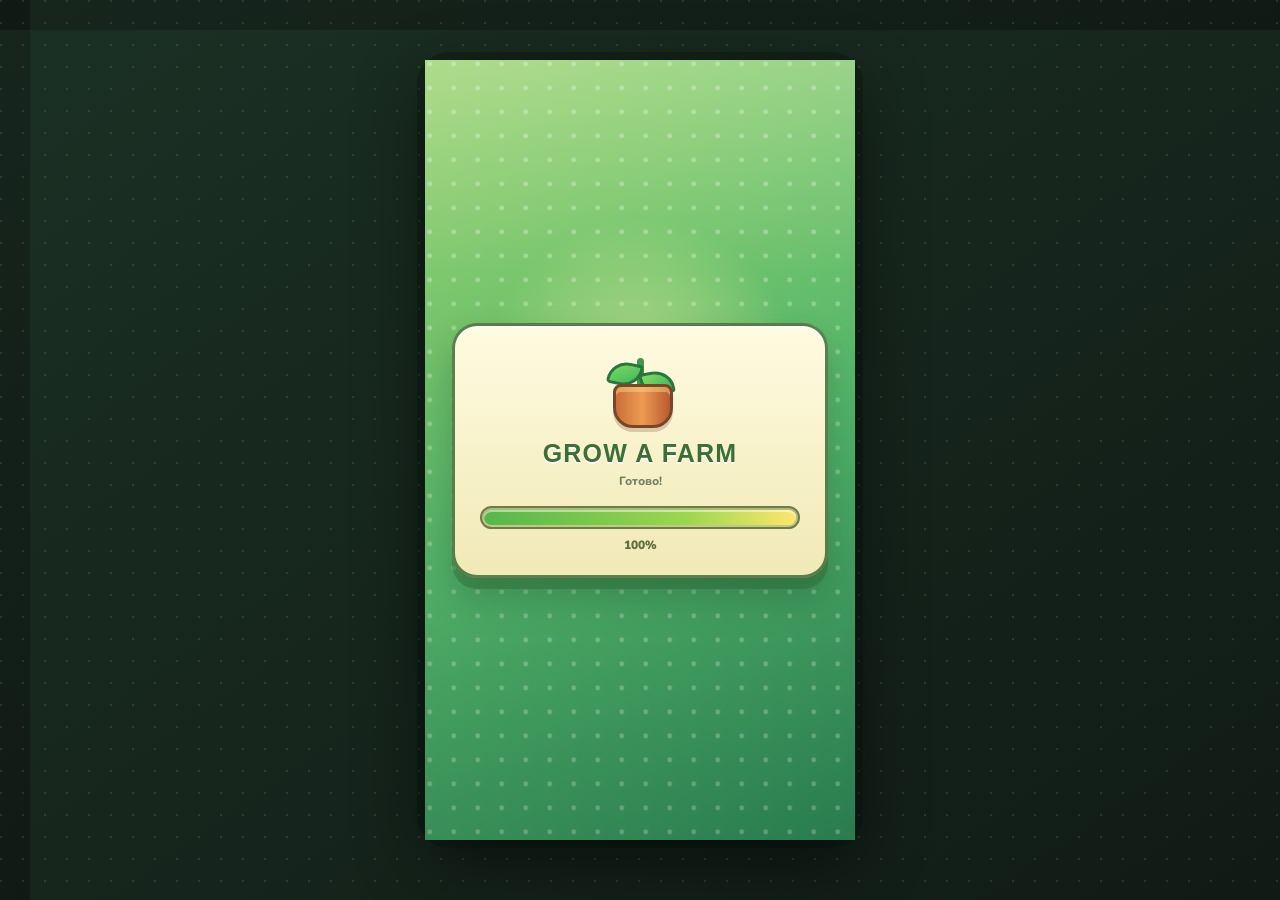
==== commit 7d3943e7: "Refine crop action feedback and charge effects" ====
--- a/index.html
+++ b/index.html
@@ -4,7 +4,7 @@
     <meta charset="UTF-8">
     <meta name="viewport" content="width=device-width, initial-scale=1.0, maximum-scale=1.0, user-scalable=no">
     <title>Grow a Farm: Mobile Edition</title>
-    <link rel="stylesheet" href="css/styles.css?v=20260723x">
+    <link rel="stylesheet" href="css/styles.css?v=20260723zb">
 </head>
 <body>
     <div class="game-loader" id="game-loader" role="status" aria-live="polite" aria-label="Загрузка игры">
@@ -46,14 +46,14 @@
 
     <div class="top-bar">
         <div class="stat-group">
-            <div class="stat stat-coins">💰 <span id="ui-coins">50</span></div>
+            <div class="stat stat-coins"><span class="hud-stat-icon" aria-hidden="true">💰</span><span id="ui-coins">50</span></div>
             <div class="level-stat">
-                <div class="stat stat-level">⭐ <span id="ui-lvl">1</span></div>
+                <div class="stat stat-level"><span class="hud-stat-icon" aria-hidden="true">⭐</span><small>УР.</small><span id="ui-lvl">1</span></div>
                 <div class="xp-mini-bar" aria-hidden="true"><div id="ui-xp-fill"></div></div>
             </div>
         </div>
-        <div class="state-indicator" id="state-indicator">1:15</div>
-        <button id="menu-btn" class="btn-icon" type="button" onclick="toggleMenu()">📋 Меню <span id="menu-badge" class="menu-badge"></span></button>
+        <div class="state-indicator" id="state-indicator" aria-live="polite"><span class="state-caption">СОБЫТИЕ</span><span class="state-timer">1:15</span></div>
+        <button id="menu-btn" class="btn-icon top-menu-button" type="button" onclick="toggleMenu()" aria-controls="side-menu" aria-expanded="false">Меню<span id="menu-badge" class="menu-badge"></span></button>
     </div>
     <!-- legacy-ui-disabled: old main shop launcher retained for rollback during the mobile redesign. -->
     <div class="shop-launchbar legacy-ui-disabled" data-legacy-ui="shop-launch-v1" aria-hidden="true">
@@ -68,9 +68,13 @@
             <span class="crop-action-icon" aria-hidden="true"><i>💰</i></span>
             <b>Продать</b>
             <small class="crop-action-hint">урожай</small>
-            <span class="garden-sell-preview" id="garden-sell-preview" aria-hidden="true"><small>ПРОДАСТСЯ ЗА</small><b id="garden-sell-preview-value">💰 0</b></span>
+            <span class="garden-sell-preview" id="garden-sell-preview" aria-hidden="true"><b id="garden-sell-preview-value">💰 0</b></span>
         </button>
         <div class="garden-slime-command">
+            <span class="garden-slime-food-preview" id="garden-slime-food-preview" aria-hidden="true">
+                <span class="garden-food-xp"><b id="garden-slime-food-xp">+0</b><small>XP</small></span>
+                <span class="garden-food-charge"><b id="garden-slime-food-charge">+0%</b><small>заряд</small></span>
+            </span>
             <button class="garden-slime-target garden-crop-action" id="garden-slime-target" type="button" onclick="handleGardenSlimeTap(event)" aria-label="Открыть карточку слайма">
                 <span class="garden-slime-stage" id="garden-slime-model" aria-hidden="true"></span>
             </button>
@@ -88,6 +92,11 @@
             <span class="crop-action-icon" aria-hidden="true"><i>🎒</i></span>
             <b>Инвентарь</b>
             <small class="crop-action-hint">растения</small>
+            <span class="garden-inventory-capacity" id="garden-inventory-capacity" hidden aria-hidden="true">
+                <small>РЮКЗАК</small>
+                <b><span id="garden-inventory-count">0</span><i>/8</i></b>
+                <em><i id="garden-inventory-mini-fill"></i></em>
+            </span>
         </button>
     </section>
     
@@ -169,13 +178,14 @@
         </article>
     </div>
 
-    <div class="side-menu" id="side-menu">
+    <button class="menu-backdrop" id="menu-backdrop" type="button" onclick="closeMenuFromBackdrop(event)" aria-label="Закрыть меню" aria-hidden="true" tabindex="-1"></button>
+    <div class="side-menu" id="side-menu" aria-hidden="true">
         <div class="menu-header">
             <div>
                 <span>Садовая книжка</span>
                 <small>Урожай, задания и помощники</small>
             </div>
-            <button class="menu-close" onclick="toggleMenu()">✕</button>
+            <button class="menu-close" type="button" onclick="toggleMenu(false)" aria-label="Закрыть меню">✕</button>
         </div>
         <div class="menu-content">
             <section class="menu-panel active-status-panel" id="active-status-panel" style="display:none;">
@@ -356,6 +366,6 @@
     <script src="js/yandex-sdk.js?v=20260718b" defer></script>
     <script src="js/data.js?v=20260719c" defer></script>
     <script src="js/audio.js?v=20260719b" defer></script>
-    <script src="js/game.js?v=20260723t" defer></script>
+    <script src="js/game.js?v=20260723w" defer></script>
 </body>
 </html>
--- a/css/styles.css
+++ b/css/styles.css
@@ -23026,3 +23026,809 @@
     .seed-packet { min-width:68px; width:68px; }
     .nav-arrow { width:21px; }
 }
+
+/* Mobile HUD v2: compact farm status and a true right-side notebook drawer. */
+.top-bar {
+    position:relative;
+    display:grid;
+    min-height:48px;
+    grid-template-columns:minmax(0,1fr) auto 52px;
+    align-items:center;
+    gap:6px;
+    padding:max(5px,env(safe-area-inset-top)) 7px 6px;
+    border-bottom:3px solid #1d6447;
+    box-sizing:border-box;
+    color:#4d3215;
+    background:
+        radial-gradient(circle at 11px 7px,rgba(255,255,255,.1) 1px,transparent 1.5px),
+        linear-gradient(180deg,#3eaf7f 0%,#2d8e67 58%,#287d5b 100%);
+    background-size:22px 15px,auto;
+    box-shadow:inset 0 2px rgba(255,255,255,.22),0 3px 9px rgba(24,61,43,.24);
+    -webkit-backdrop-filter:none;
+    backdrop-filter:none;
+}
+.stat-group {
+    display:flex;
+    min-width:0;
+    align-items:center;
+    gap:5px;
+}
+.stat {
+    gap:4px;
+    font-size:13px;
+    line-height:1;
+    text-shadow:none;
+}
+.stat-coins,
+.level-stat {
+    height:35px;
+    border:2px solid #875b27;
+    border-radius:11px;
+    box-sizing:border-box;
+    background:linear-gradient(180deg,#fff7d8 0%,#f5e2aa 62%,#e3c77f 100%);
+    box-shadow:
+        inset 0 2px rgba(255,255,255,.82),
+        inset 0 -3px rgba(139,91,28,.13),
+        0 2px 0 #5f3d1d,
+        0 3px 6px rgba(35,66,42,.18);
+}
+.stat-coins {
+    display:flex;
+    flex:1 1 102px;
+    min-width:0;
+    max-width:112px;
+    align-items:center;
+    padding:3px 6px 3px 4px;
+    color:#543612;
+    background:linear-gradient(180deg,#fff2a7 0%,#f3cf65 60%,#dca846 100%);
+}
+.hud-stat-icon {
+    display:grid;
+    width:23px;
+    height:23px;
+    flex:0 0 23px;
+    place-items:center;
+    border:1px solid rgba(145,91,23,.48);
+    border-radius:8px;
+    background:linear-gradient(180deg,#fff8d5,#f4d56f);
+    box-shadow:inset 0 1px rgba(255,255,255,.85),0 1px rgba(92,55,13,.22);
+    font-size:15px;
+    filter:drop-shadow(0 1px rgba(43,31,15,.2));
+}
+.stat-coins #ui-coins {
+    min-width:0;
+    gap:3px;
+    overflow:hidden;
+}
+.stat-coins .coin-number {
+    overflow:hidden;
+    color:#51300a;
+    font-size:14px;
+    line-height:16px;
+    text-shadow:0 1px #fff5bf;
+    text-overflow:ellipsis;
+    font-variant-numeric:tabular-nums;
+}
+.stat-coins .coin-abbrev {
+    display:grid;
+    min-width:17px;
+    height:17px;
+    padding:0 4px;
+    place-items:center;
+    border:1px solid #2d6940;
+    border-radius:6px;
+    box-sizing:border-box;
+    color:#fffbe7;
+    background:linear-gradient(180deg,#67c671,#3d9152);
+    box-shadow:inset 0 1px rgba(255,255,255,.4),0 1px 0 #285f3b;
+    font-size:9px;
+    line-height:1;
+    letter-spacing:.02em;
+    text-shadow:0 1px rgba(28,73,41,.45);
+}
+.level-stat {
+    width:62px;
+    flex:0 0 62px;
+    justify-content:center;
+    gap:2px;
+    padding:3px 5px 4px;
+}
+.stat-level {
+    width:100%;
+    justify-content:center;
+    color:#523517;
+}
+.stat-level .hud-stat-icon {
+    width:19px;
+    height:19px;
+    flex-basis:19px;
+    border:0;
+    border-radius:0;
+    background:transparent;
+    box-shadow:none;
+    font-size:14px;
+}
+.stat-level small {
+    color:#87663a;
+    font-size:6px;
+    font-weight:1000;
+    letter-spacing:.04em;
+}
+.stat-level #ui-lvl {
+    color:#4d3012;
+    font-size:14px;
+    font-weight:1000;
+    text-shadow:0 1px #fff;
+}
+.xp-mini-bar {
+    width:100%;
+    height:5px;
+    border:1px solid #8e6b3b;
+    border-radius:999px;
+    box-sizing:border-box;
+    background:#b99d70;
+    box-shadow:inset 0 1px 2px rgba(67,42,16,.32);
+    overflow:hidden;
+}
+.xp-mini-bar div {
+    background:linear-gradient(90deg,#39a966,#7bd96f 68%,#c7f18a);
+    box-shadow:inset 0 1px rgba(255,255,255,.45);
+}
+.state-indicator {
+    display:flex;
+    width:auto;
+    min-width:70px;
+    max-width:108px;
+    min-height:35px;
+    gap:3px;
+    padding:3px 7px 4px;
+    border:2px solid #4e733d;
+    border-radius:11px;
+    box-sizing:border-box;
+    color:#354b26;
+    background:linear-gradient(180deg,#f2f4c9,#c8d894);
+    box-shadow:
+        inset 0 2px rgba(255,255,255,.68),
+        inset 0 -3px rgba(64,102,49,.1),
+        0 2px 0 #315a3d;
+    text-shadow:none;
+}
+.state-indicator[data-mode="timer"] {
+    flex-direction:column;
+}
+.state-caption {
+    color:#6c7c4b;
+    font-size:6px;
+    line-height:1;
+    font-weight:1000;
+    letter-spacing:.09em;
+}
+.state-timer {
+    min-width:0;
+    padding:0;
+    color:#3f4b20;
+    background:transparent;
+    box-shadow:none;
+    font-size:13px;
+    line-height:1;
+    font-weight:1000;
+    font-variant-numeric:tabular-nums;
+}
+.state-indicator[data-mode="event"] {
+    flex-direction:row;
+    justify-content:center;
+    gap:5px;
+    border-color:#8d6322;
+    background:linear-gradient(180deg,#fff0a8,#e6bd58);
+    box-shadow:inset 0 2px rgba(255,255,255,.62),inset 0 -3px rgba(119,73,15,.12),0 2px 0 #6e471a;
+}
+.state-live-dot {
+    width:7px;
+    height:7px;
+    flex:0 0 7px;
+    border:2px solid #fff9cf;
+    border-radius:50%;
+    background:#ed5d45;
+    box-shadow:0 0 5px rgba(208,71,45,.54);
+}
+.state-label {
+    display:block;
+    overflow:hidden;
+    color:#583412;
+    font-size:9px;
+    font-weight:1000;
+    text-overflow:ellipsis;
+    white-space:nowrap;
+}
+.top-bar #menu-btn {
+    position:relative;
+    width:52px;
+    min-width:52px;
+    min-height:35px;
+    padding:0 6px;
+    border:2px solid #713f1e;
+    border-radius:11px;
+    gap:0;
+    color:#fff5df;
+    background:linear-gradient(180deg,#c88038,#934d22);
+    box-shadow:inset 0 2px rgba(255,255,255,.24),inset 0 -3px rgba(87,44,18,.16),0 2px 0 #5d341c;
+    font-size:10px;
+    letter-spacing:.01em;
+}
+.top-bar #menu-btn:active {
+    transform:translateY(1px);
+    box-shadow:inset 0 1px rgba(255,255,255,.15),0 1px 0 #5d341c;
+}
+.top-bar #menu-btn .menu-badge {
+    position:absolute;
+    right:-3px;
+    top:-3px;
+    width:7px;
+    height:7px;
+    margin:0;
+    border:2px solid #fff5d3;
+}
+
+.garden-command-bar {
+    transform:translateY(-5px);
+}
+
+.menu-backdrop {
+    position:fixed;
+    z-index:4990;
+    inset:0;
+    display:block;
+    width:100%;
+    height:100%;
+    padding:0;
+    border:0;
+    background:rgba(12,30,21,.42);
+    opacity:0;
+    visibility:hidden;
+    pointer-events:none;
+    transition:opacity .22s ease,visibility 0s linear .22s;
+    touch-action:manipulation;
+}
+.menu-backdrop.open {
+    opacity:1;
+    visibility:visible;
+    pointer-events:auto;
+    transition-delay:0s;
+}
+.menu-backdrop.ui-press {
+    transform:none!important;
+    filter:none;
+}
+.side-menu {
+    top:0;
+    right:0;
+    width:min(82vw,350px);
+    max-width:350px;
+    height:100dvh;
+    border:0;
+    border-left:3px solid #75421f;
+    border-radius:18px 0 0 18px;
+    box-sizing:border-box;
+    background:#f4ead9;
+    box-shadow:-9px 0 24px rgba(31,31,23,.34);
+    overflow:hidden;
+    transform:translateX(calc(100% + 14px));
+    transition:transform .28s cubic-bezier(.2,.82,.24,1);
+}
+.side-menu.open {
+    right:0;
+    transform:translateX(0);
+}
+.menu-header {
+    min-height:66px;
+    flex:0 0 auto;
+    align-items:center;
+    padding:max(11px,env(safe-area-inset-top)) 11px 10px 14px;
+    border-bottom:3px solid #78431f;
+    box-sizing:border-box;
+    background:
+        linear-gradient(135deg,rgba(255,255,255,.1),transparent 48%),
+        linear-gradient(135deg,#cb7a2c,#a85b23);
+    box-shadow:inset 0 1px rgba(255,255,255,.2);
+}
+.menu-header > div {
+    min-width:0;
+    gap:4px;
+}
+.menu-header span {
+    overflow:hidden;
+    font-size:17px;
+    line-height:1;
+    text-overflow:ellipsis;
+    white-space:nowrap;
+}
+.menu-header small {
+    overflow:hidden;
+    color:#fff2d9;
+    font-size:7px;
+    font-weight:900;
+    line-height:1.1;
+    opacity:.82;
+    text-overflow:ellipsis;
+    white-space:nowrap;
+}
+.menu-close {
+    display:grid;
+    width:31px;
+    height:31px;
+    flex:0 0 31px;
+    padding:0;
+    place-items:center;
+    border:1px solid rgba(255,247,223,.28);
+    border-radius:10px;
+    color:#fff8e8;
+    background:rgba(97,47,19,.2);
+    font-family:inherit;
+    font-size:17px;
+    line-height:1;
+}
+.menu-content {
+    gap:9px;
+    padding:10px 9px max(15px,env(safe-area-inset-bottom));
+    background:
+        radial-gradient(circle at 10px 10px,rgba(124,83,43,.055) 1px,transparent 1.5px),
+        #f4ead9;
+    background-size:20px 20px,auto;
+    scrollbar-color:#b89d79 transparent;
+    scrollbar-width:thin;
+}
+.menu-fold-btn,
+.menu-exit-btn {
+    min-height:48px;
+    border-radius:12px;
+    box-shadow:inset 0 1px rgba(255,255,255,.66),0 3px 0 rgba(96,57,25,.22);
+}
+.menu-fold-btn {
+    grid-template-columns:32px minmax(0,1fr) 18px 25px;
+    gap:7px;
+    padding:6px 9px;
+    border:1px solid rgba(139,90,36,.42);
+    background:linear-gradient(180deg,#fff4c8,#e9bc6d);
+}
+.menu-fold-btn span {
+    width:32px;
+    height:32px;
+    border-radius:9px;
+    font-size:18px;
+}
+.menu-fold-btn strong {
+    overflow:hidden;
+    font-size:14px;
+    text-overflow:ellipsis;
+    white-space:nowrap;
+}
+.menu-fold-btn em {
+    grid-column:4;
+    width:24px;
+    height:24px;
+    font-size:16px;
+}
+.menu-attn-marker {
+    grid-column:3;
+    width:15px;
+    height:15px;
+}
+.menu-panel {
+    padding:10px;
+    border:1px solid rgba(89,56,27,.14);
+    border-radius:12px;
+    box-shadow:0 2px 0 rgba(74,35,11,.08);
+}
+.panel-title {
+    margin-bottom:8px;
+}
+.panel-title strong {
+    font-size:13px;
+}
+.quests-list {
+    gap:8px;
+}
+.quest-card {
+    padding:9px;
+    border-width:1px;
+    border-radius:10px;
+}
+.menu-exit-btn {
+    min-height:42px;
+    margin-top:1px;
+}
+
+/* Keep the performance chip useful without covering the compact menu button. */
+.fps-meter {
+    top:max(49px,calc(env(safe-area-inset-top) + 42px));
+    right:max(6px,env(safe-area-inset-right));
+    min-width:43px;
+    padding:3px 5px;
+    border-radius:7px;
+    font-size:7px;
+    opacity:.78;
+}
+.perf-panel {
+    top:max(72px,calc(env(safe-area-inset-top) + 65px));
+}
+body.menu-drawer-open .fps-meter {
+    top:max(7px,env(safe-area-inset-top));
+    right:max(46px,calc(env(safe-area-inset-right) + 40px));
+    opacity:.88;
+}
+body.menu-drawer-open .perf-panel {
+    top:max(37px,calc(env(safe-area-inset-top) + 31px));
+    right:max(8px,env(safe-area-inset-right));
+}
+
+@media (max-height:700px) {
+    .garden-command-bar {
+        transform:translateY(-3px);
+    }
+}
+
+@media (min-width:700px) {
+    .menu-backdrop {
+        left:var(--mobile-shell-left);
+        right:auto;
+        top:var(--mobile-shell-top);
+        bottom:auto;
+        width:var(--mobile-shell-width);
+        height:var(--mobile-shell-height);
+        border-radius:24px;
+    }
+    .side-menu {
+        right:var(--mobile-shell-left);
+        top:var(--mobile-shell-top);
+        width:350px;
+        height:var(--mobile-shell-height);
+        transform:translateX(calc(100% + 14px));
+    }
+    .side-menu.open {
+        right:var(--mobile-shell-left);
+        transform:translateX(0);
+    }
+    .fps-meter {
+        right:calc(var(--mobile-shell-left) + 6px);
+        top:calc(var(--mobile-shell-top) + 49px);
+    }
+    .perf-panel {
+        right:calc(var(--mobile-shell-left) + 8px);
+        top:calc(var(--mobile-shell-top) + 72px);
+    }
+    body.menu-drawer-open .fps-meter {
+        right:calc(var(--mobile-shell-left) + 46px);
+        top:calc(var(--mobile-shell-top) + 7px);
+    }
+    body.menu-drawer-open .perf-panel {
+        right:calc(var(--mobile-shell-left) + 8px);
+        top:calc(var(--mobile-shell-top) + 37px);
+    }
+}
+
+/* Crop action context v2: one lightweight preview above each drop target. */
+.garden-sell-preview {
+    inset:auto;
+    left:50%;
+    top:-31px;
+    width:78px;
+    min-height:26px;
+    padding:4px 6px 5px;
+    border:2px solid #8b5a1e;
+    border-radius:10px;
+    box-sizing:border-box;
+    color:#5d370d;
+    background:linear-gradient(180deg,#fff4ad,#f1ca58);
+    box-shadow:inset 0 2px rgba(255,255,255,.72),0 2px 0 #684016,0 4px 8px rgba(71,42,16,.2);
+    opacity:0;
+    transform:translateX(-50%) translateY(4px) scale(.92);
+}
+.garden-sell-preview::after,
+.garden-inventory-capacity::after {
+    content:"";
+    position:absolute;
+    left:50%;
+    bottom:-5px;
+    width:8px;
+    height:8px;
+    border-right:2px solid currentColor;
+    border-bottom:2px solid currentColor;
+    background:inherit;
+    transform:translateX(-50%) rotate(45deg);
+}
+.garden-sell-preview b {
+    margin:0;
+    color:#51300a;
+    font-size:11px;
+    line-height:1;
+    text-shadow:0 1px #fff5bc;
+}
+.crop-sell-target.has-price-preview > :is(.crop-action-icon,b,.crop-action-hint) {
+    opacity:1;
+    transform:none;
+}
+.crop-sell-target.has-price-preview .garden-sell-preview {
+    opacity:1;
+    transform:translateX(-50%) translateY(0) scale(1);
+}
+
+.garden-inventory-capacity {
+    inset:auto;
+    left:50%;
+    top:-43px;
+    bottom:auto;
+    display:none;
+    width:80px;
+    min-height:38px;
+    padding:5px 7px 5px;
+    grid-template-columns:minmax(0,1fr) auto;
+    grid-template-rows:auto 5px;
+    align-items:center;
+    gap:3px 4px;
+    border:2px solid #f2cf91;
+    border-radius:11px;
+    box-sizing:border-box;
+    color:#fff5d8;
+    background:linear-gradient(160deg,#805132,#5a351f 62%,#432616);
+    box-shadow:inset 0 2px rgba(255,255,255,.14),inset 0 -3px rgba(38,17,8,.18),0 2px 0 #352014,0 4px 9px rgba(48,25,12,.28);
+    font-size:8px!important;
+    line-height:1!important;
+    opacity:1!important;
+    transform:translateX(-50%);
+}
+.garden-inventory-capacity:not([hidden]) { display:grid; }
+.garden-inventory-capacity::after { content:none; }
+.garden-inventory-capacity small {
+    color:#e8c995;
+    font-size:6px!important;
+    font-weight:1000;
+    letter-spacing:.05em;
+    text-align:left;
+}
+.garden-inventory-capacity b {
+    display:flex;
+    align-items:baseline;
+    justify-content:flex-end;
+    color:#fff;
+    font-size:15px;
+    font-weight:1000;
+    font-variant-numeric:tabular-nums;
+    text-shadow:0 1px 0 #2d170d,0 0 4px rgba(255,232,170,.22);
+}
+.garden-inventory-capacity b > span { color:#ffd96d; }
+.garden-inventory-capacity b > i {
+    margin-left:1px;
+    color:#e9d3af;
+    font-size:8px;
+    font-style:normal;
+}
+.garden-inventory-capacity > em {
+    grid-column:1/-1;
+    display:block;
+    width:100%;
+    height:5px;
+    border-radius:999px;
+    background:#2e1a10;
+    box-shadow:inset 0 1px 2px rgba(0,0,0,.58),0 1px rgba(255,255,255,.08);
+    overflow:hidden;
+}
+.garden-inventory-capacity > em > i {
+    display:block;
+    width:0;
+    height:100%;
+    border-radius:inherit;
+    background:linear-gradient(90deg,#f0a73d,#ffe06c);
+    box-shadow:inset 0 1px rgba(255,255,255,.42),0 0 4px rgba(255,207,77,.44);
+    transition:width .24s ease;
+}
+.crop-inventory-target.is-full .garden-inventory-capacity {
+    border-color:#ffd0bd;
+    color:#fff;
+    background:linear-gradient(160deg,#a94b43,#71302d);
+    box-shadow:inset 0 2px rgba(255,255,255,.16),0 2px 0 #4f2523,0 4px 9px rgba(77,30,30,.28);
+}
+.crop-inventory-target.is-full .garden-inventory-capacity b > span { color:#fff1b1; }
+.crop-inventory-target.is-full .garden-inventory-capacity > em > i { background:linear-gradient(90deg,#ff906d,#ffcf7c); }
+
+.garden-slime-food-preview {
+    position:absolute;
+    z-index:14;
+    left:50%;
+    top:-4px;
+    display:flex;
+    align-items:center;
+    gap:4px;
+    opacity:0;
+    transform:translateX(-50%) translateY(5px) scale(.92);
+    transition:opacity .14s ease,transform .2s cubic-bezier(.2,.78,.22,1);
+    pointer-events:none;
+}
+.garden-slime-food-preview.visible {
+    opacity:1;
+    transform:translateX(-50%) translateY(0) scale(1);
+}
+.garden-slime-food-preview > span {
+    display:flex;
+    min-height:25px;
+    padding:3px 7px;
+    align-items:center;
+    justify-content:center;
+    gap:3px;
+    border:2px solid #476334;
+    border-radius:10px;
+    box-sizing:border-box;
+    background:linear-gradient(180deg,#f5f8cb,#c6dd91);
+    box-shadow:inset 0 2px rgba(255,255,255,.64),0 2px 0 #35512e,0 4px 7px rgba(45,69,37,.18);
+    white-space:nowrap;
+}
+.garden-slime-food-preview .garden-food-charge {
+    border-color:var(--garden-ability-dark,#426c38);
+    background:linear-gradient(180deg,
+        color-mix(in srgb,var(--garden-ability-color,#72db68) 28%,#fff6cb),
+        color-mix(in srgb,var(--garden-ability-color,#72db68) 52%,#b8d884));
+}
+.garden-slime-food-preview b {
+    color:#38532d;
+    font-size:10px;
+    line-height:1;
+    font-weight:1000;
+    font-variant-numeric:tabular-nums;
+    text-shadow:0 1px rgba(255,255,255,.8);
+}
+.garden-slime-food-preview small {
+    color:#687957;
+    font-size:5px;
+    line-height:1;
+    font-weight:1000;
+    text-transform:uppercase;
+}
+
+.garden-ability-orb-stream {
+    position:fixed;
+    z-index:13900;
+    inset:0;
+    overflow:visible;
+    pointer-events:none;
+}
+.garden-ability-orb-stream > i {
+    position:fixed;
+    width:9px;
+    height:9px;
+    margin:-4.5px 0 0 -4.5px;
+    border:2px solid #fff8bd;
+    border-radius:50%;
+    box-sizing:border-box;
+    background:radial-gradient(circle at 35% 30%,#fffbd0,#ffd95a 50%,#69cb70 100%);
+    box-shadow:inset -1px -1px 2px rgba(61,106,45,.28),0 0 5px rgba(255,225,85,.98),0 0 10px rgba(91,201,105,.72);
+    will-change:transform,opacity;
+}
+.garden-ability-orb-stream.feed > i {
+    border-color:#d8fff0;
+    background:radial-gradient(circle at 35% 28%,#effff7,#7ce5a4 48%,#39a9d5 100%);
+    box-shadow:inset -1px -1px 2px rgba(29,91,108,.28),0 0 6px rgba(119,239,175,.96),0 0 11px rgba(55,180,221,.68);
+}
+.garden-ability-orb-stream > i::after {
+    content:"";
+    position:absolute;
+    left:1px;
+    top:1px;
+    width:2px;
+    height:2px;
+    border-radius:50%;
+    background:#fff;
+    opacity:.92;
+}
+.garden-slime-quick-icon.charge-received {
+    animation:gardenAbilityChargeReceive .38s cubic-bezier(.2,.9,.25,1.25) both!important;
+}
+@keyframes gardenAbilityChargeReceive {
+    0%,100% { translate:0 0; scale:1; filter:brightness(1); }
+    44% { translate:0 -5px; scale:1.18 .9; filter:brightness(1.3); }
+    72% { translate:0 1px; scale:.96 1.06; filter:brightness(1.12); }
+}
+
+/* legacy-size-sale-v1 inactive: the old full-screen harvest title is replaced below. */
+.harvest-size-burst {
+    display:flex;
+    width:max-content;
+    min-width:78px;
+    min-height:25px;
+    padding:4px 9px;
+    align-items:center;
+    justify-content:center;
+    border:2px solid #fff3b0;
+    border-radius:10px;
+    box-sizing:border-box;
+    font-size:10px;
+    line-height:1;
+    letter-spacing:.02em;
+    text-shadow:none;
+    white-space:nowrap;
+    overflow:visible;
+    transform:translate(-50%,-50%);
+    animation:compactHarvestBadge 1.08s cubic-bezier(.18,.78,.22,1) forwards;
+}
+.harvest-size-burst::before {
+    margin-right:4px;
+    font-size:10px;
+    line-height:1;
+}
+.harvest-size-burst.huge {
+    font-size:10px;
+    color:#5b3306;
+    background:linear-gradient(180deg,#fff4a6 0%,#ffd452 54%,#e59b21 100%);
+    -webkit-background-clip:border-box;
+    background-clip:border-box;
+    border-color:#fff2a0;
+    box-shadow:inset 0 2px rgba(255,255,255,.74),0 2px 0 #9a5b0f,0 0 11px rgba(255,202,55,.72);
+    animation:compactHarvestBadge 1.08s cubic-bezier(.18,.78,.22,1) forwards;
+}
+.harvest-size-burst.huge::before { content:"★"; color:#fff7c9; text-shadow:0 1px 0 #a75f0a,0 0 5px #fff; }
+.harvest-size-burst.huge span {
+    color:#643707;
+    background:none;
+    -webkit-background-clip:border-box;
+    background-clip:border-box;
+    -webkit-text-stroke:0;
+    filter:none;
+    animation:none;
+    font-size:9px;
+    font-weight:1000;
+    text-shadow:0 1px rgba(255,250,195,.82);
+}
+.harvest-size-burst.titanic {
+    min-width:100px;
+    font-size:10px;
+    color:#fff;
+    background:linear-gradient(105deg,#ff3f75,#ff9a35,#f4df43,#38d586,#49bfff,#7867ef,#e24de7,#ff3f75);
+    background-size:260% 100%;
+    border-color:#fff;
+    box-shadow:inset 0 2px rgba(255,255,255,.52),0 2px 0 #54366f,0 0 13px rgba(104,105,255,.78);
+    animation:compactTitanicBadge 1.42s cubic-bezier(.18,.78,.22,1) forwards,titanicRainbowSweep .62s linear infinite;
+}
+.harvest-size-burst.titanic::before { content:"◆"; color:#fff; text-shadow:0 0 6px #fff,0 1px 0 #5f3b79; }
+.harvest-size-burst.titanic span {
+    display:inline-block;
+    color:#fff;
+    background:none;
+    -webkit-background-clip:border-box;
+    background-clip:border-box;
+    -webkit-text-stroke:0;
+    filter:none;
+    animation:none;
+    font-size:9px;
+    font-weight:1000;
+    letter-spacing:.01em;
+    text-shadow:0 1px 1px rgba(60,28,75,.7),0 0 5px rgba(255,255,255,.7);
+}
+.harvest-size-burst > i {
+    position:absolute;
+    width:4px;
+    height:4px;
+    border-radius:50%;
+    background:#fff8a8;
+    box-shadow:0 0 6px currentColor;
+    animation:compactHarvestSpark .72s ease-out forwards;
+}
+.harvest-size-burst > i:nth-of-type(1) { left:10%; top:15%; --spark-x:-10px; --spark-y:-13px; }
+.harvest-size-burst > i:nth-of-type(2) { right:8%; top:12%; --spark-x:11px; --spark-y:-15px; animation-delay:.06s; }
+.harvest-size-burst > i:nth-of-type(3) { right:18%; bottom:8%; --spark-x:8px; --spark-y:11px; animation-delay:.12s; }
+.harvest-size-burst.titanic > i { background:#fff; color:#ff7ff4; }
+@keyframes compactHarvestBadge {
+    0% { opacity:0; transform:translate(-50%,3px) scale(.62) rotate(-4deg); }
+    20% { opacity:1; transform:translate(-50%,-6px) scale(1.1) rotate(2deg); }
+    64% { opacity:1; transform:translate(-50%,-10px) scale(1); }
+    100% { opacity:0; transform:translate(-50%,-28px) scale(.92); }
+}
+@keyframes compactTitanicBadge {
+    0% { opacity:0; transform:translate(-50%,4px) scale(.54) rotate(-3deg); }
+    17% { opacity:1; transform:translate(-50%,-7px) scale(1.14) rotate(2deg); }
+    55% { opacity:1; transform:translate(-50%,-12px) scale(1.02); }
+    78% { opacity:1; transform:translate(-50%,-14px) scale(1); }
+    100% { opacity:0; transform:translate(-50%,-34px) scale(.9); }
+}
+@keyframes compactHarvestSpark {
+    0% { opacity:0; transform:translate(0,0) scale(.4); }
+    24% { opacity:1; transform:translate(0,0) scale(1.25); }
+    100% { opacity:0; transform:translate(var(--spark-x),var(--spark-y)) scale(.2); }
+}
